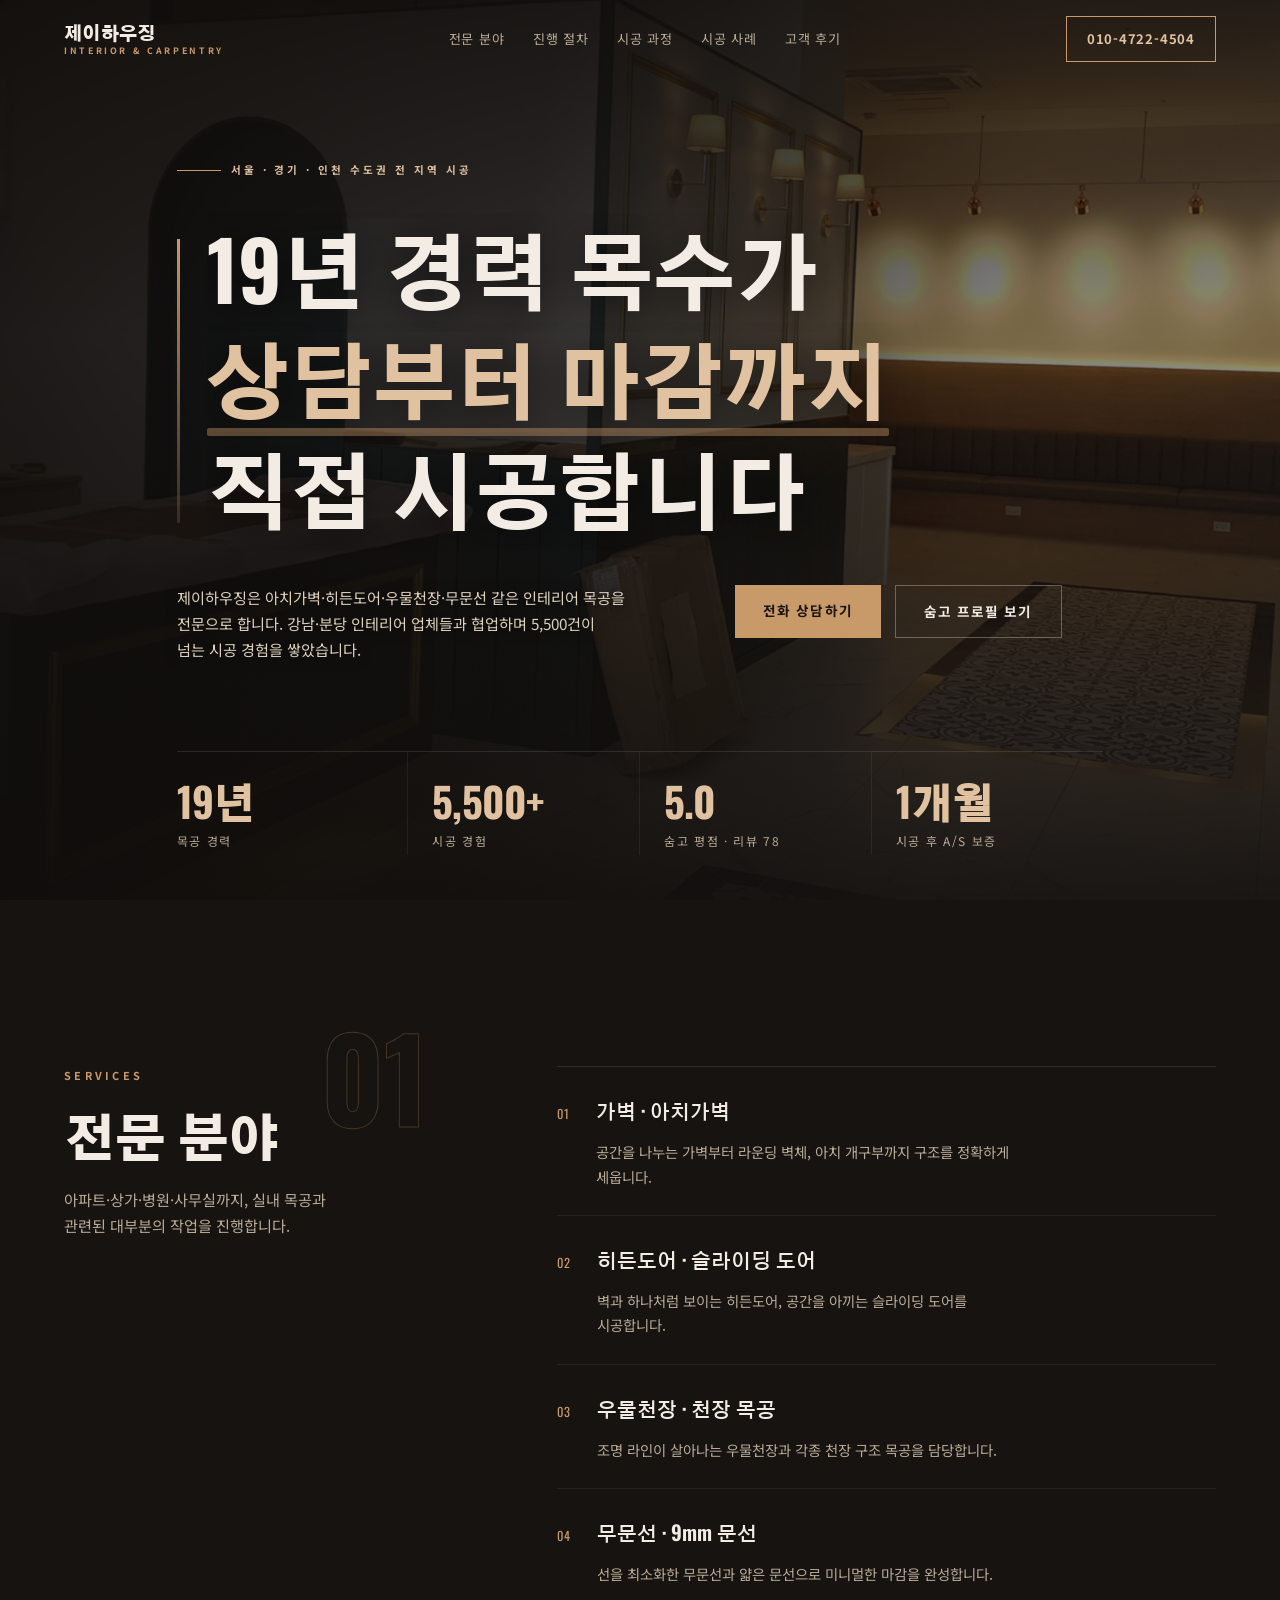
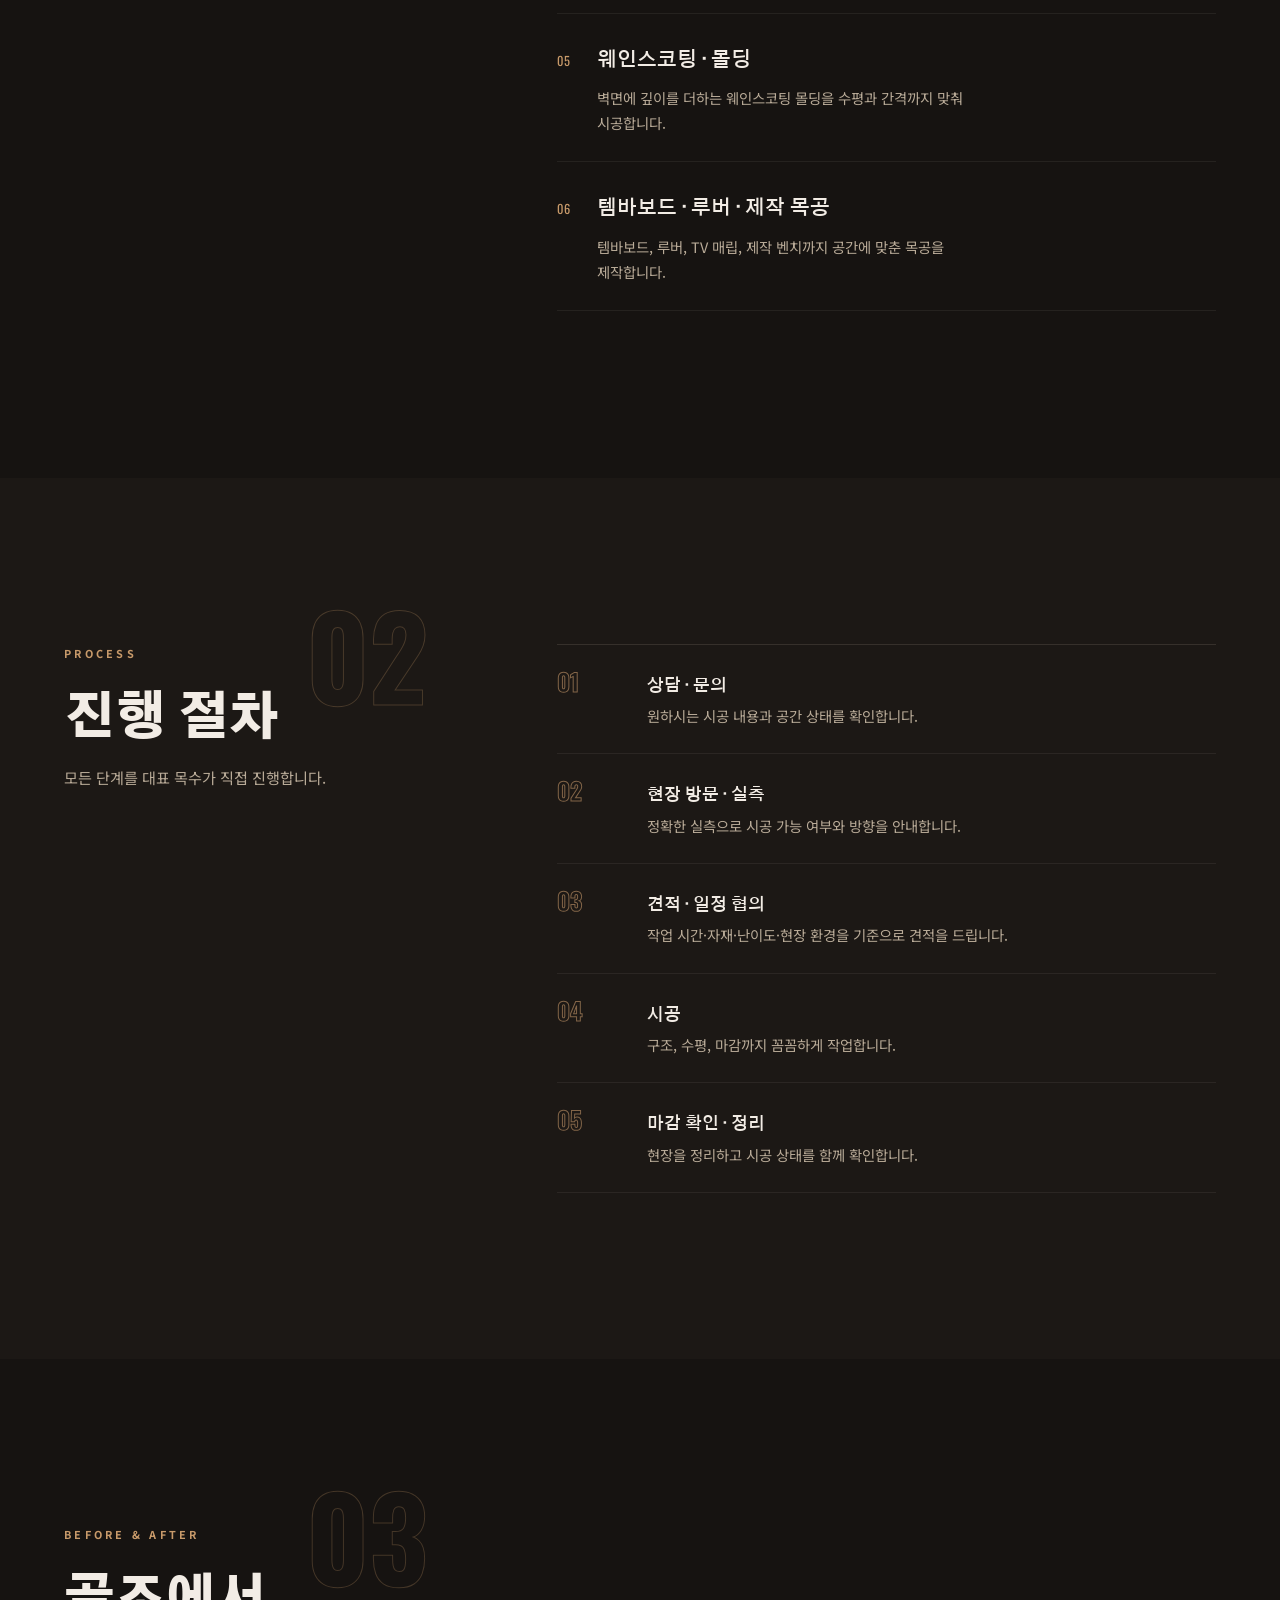
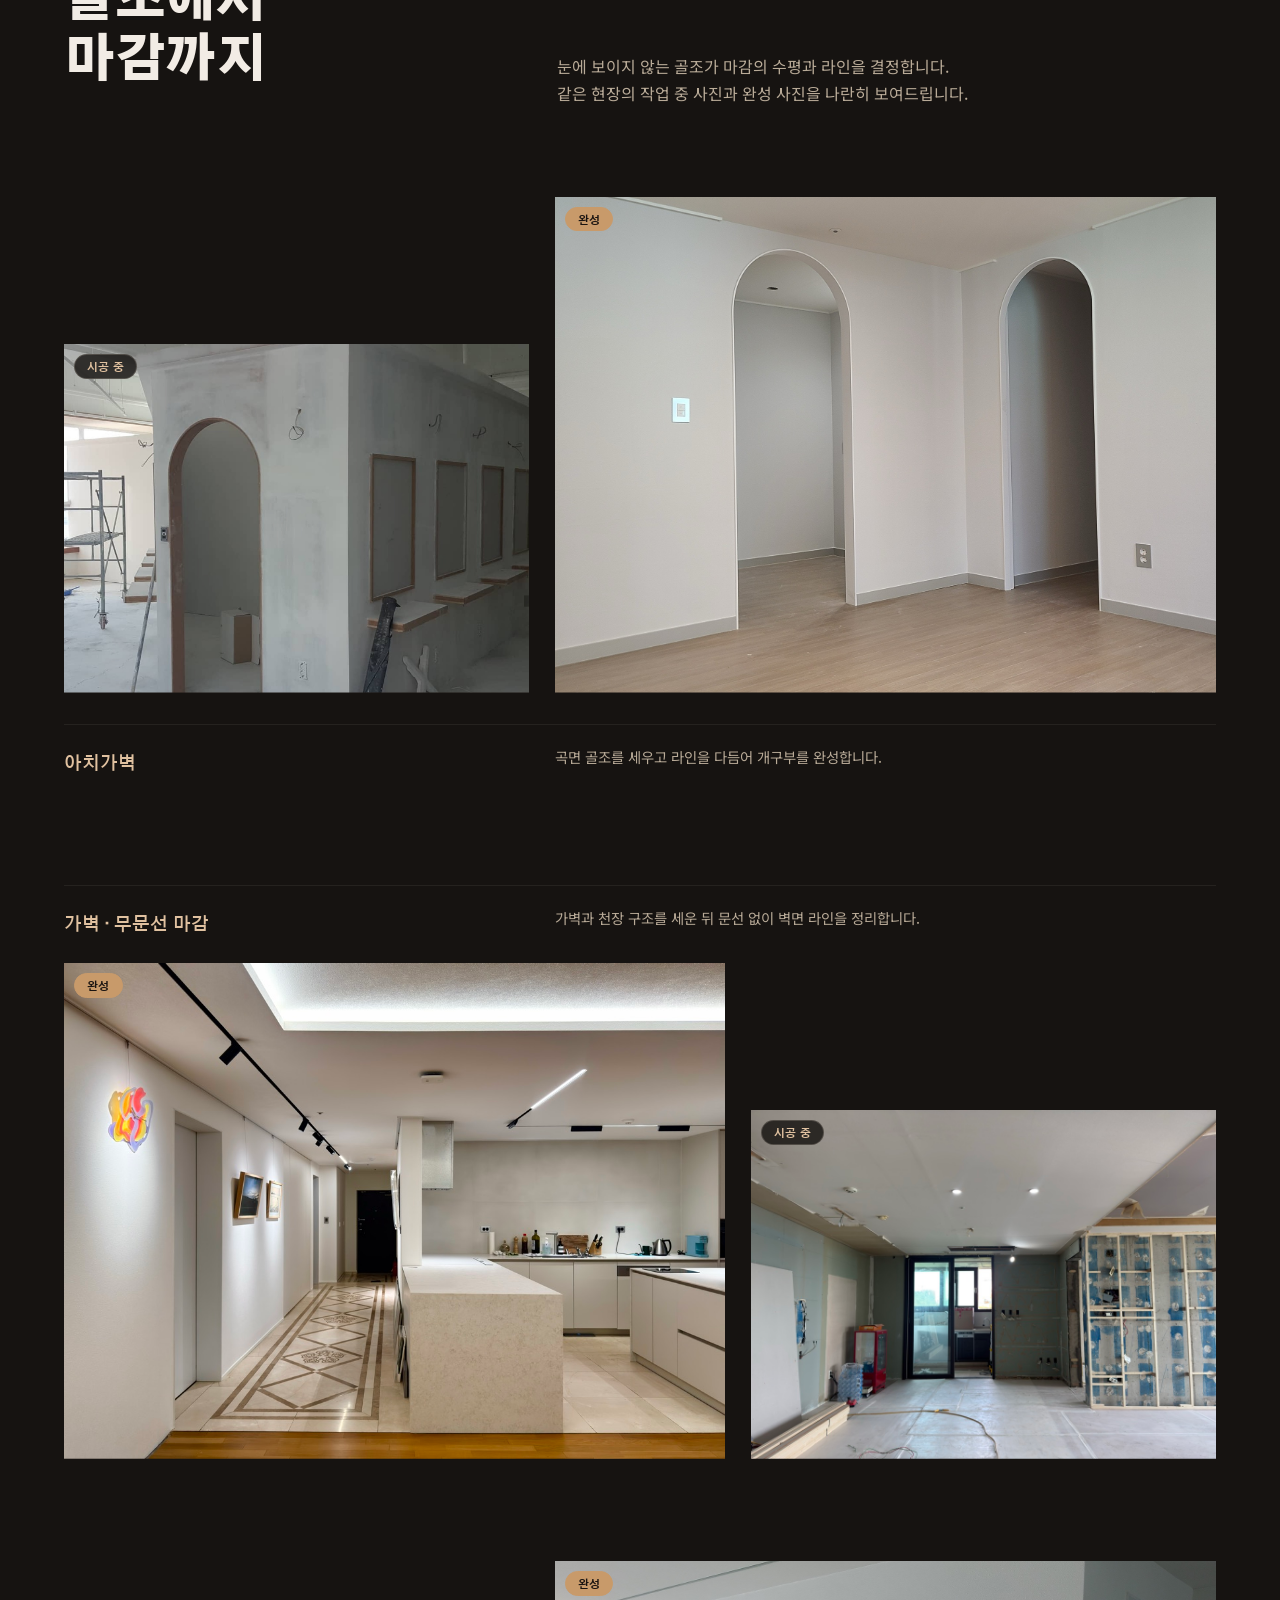
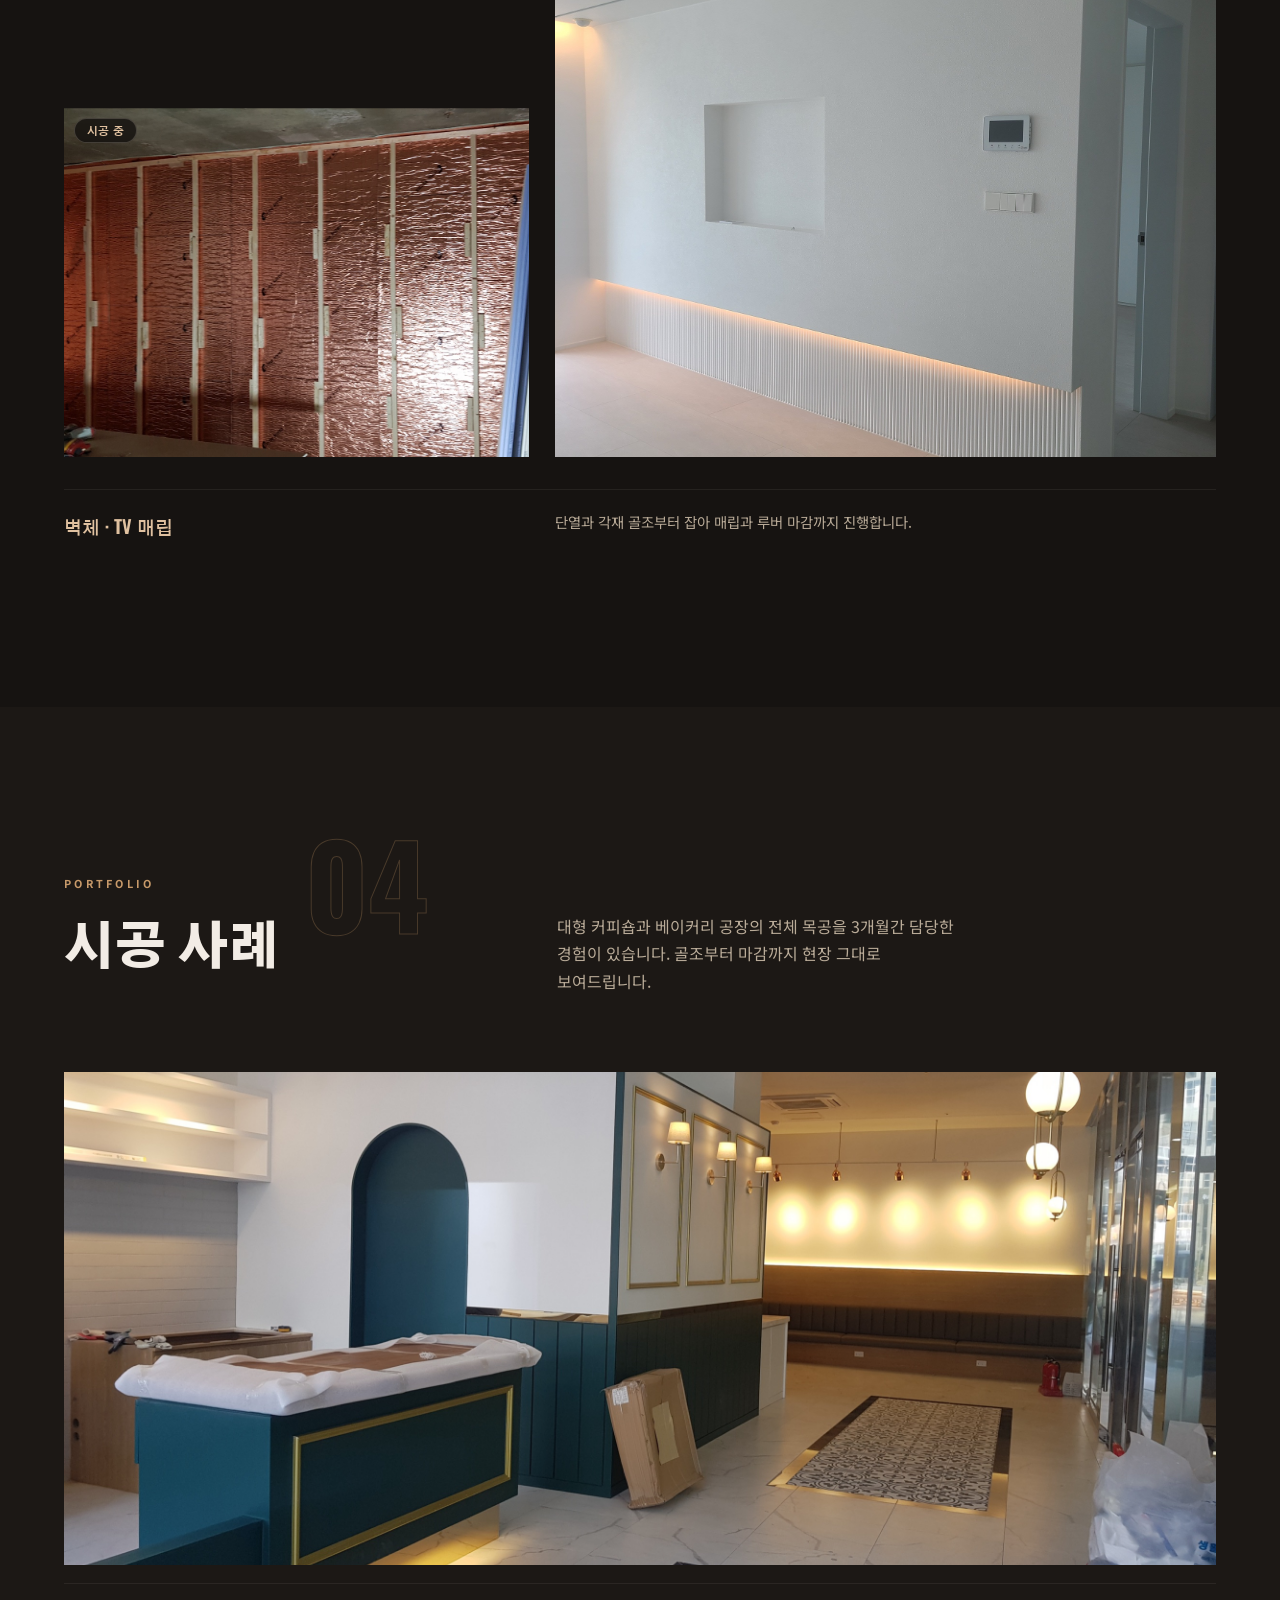
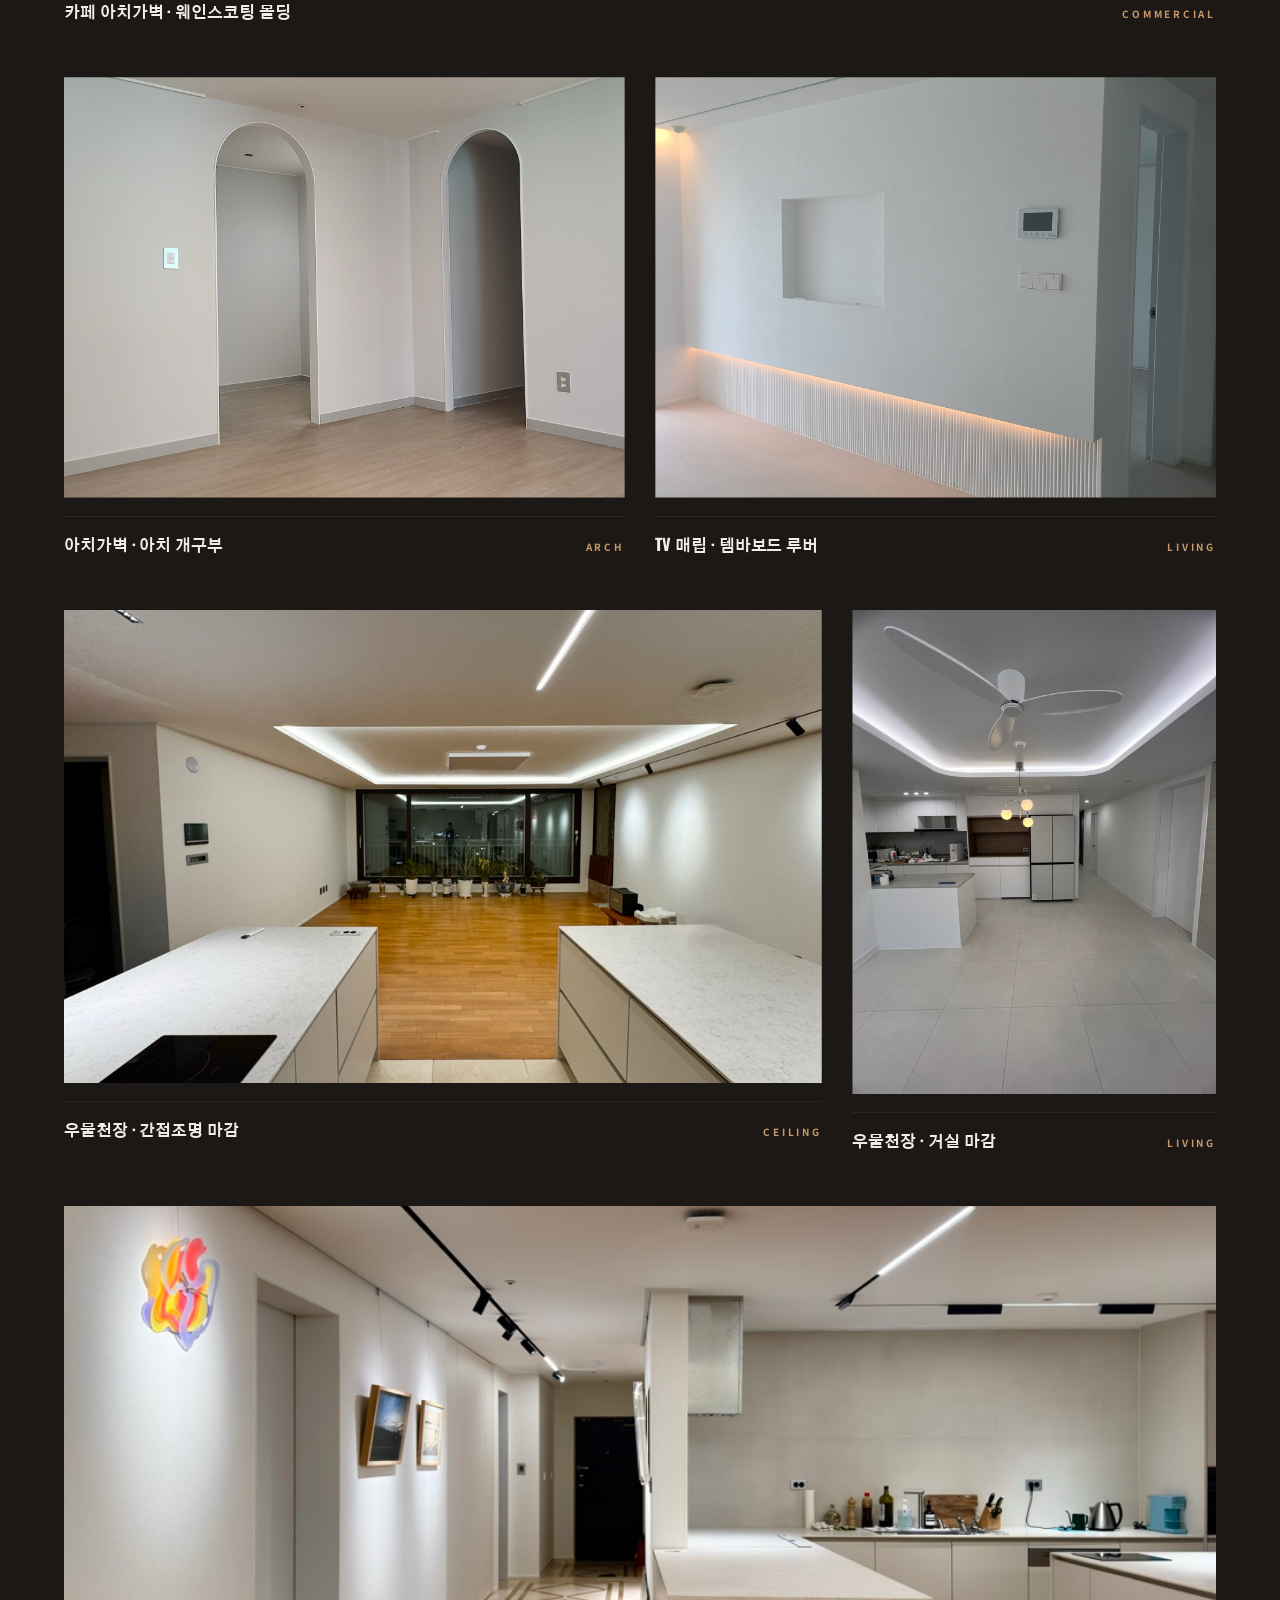
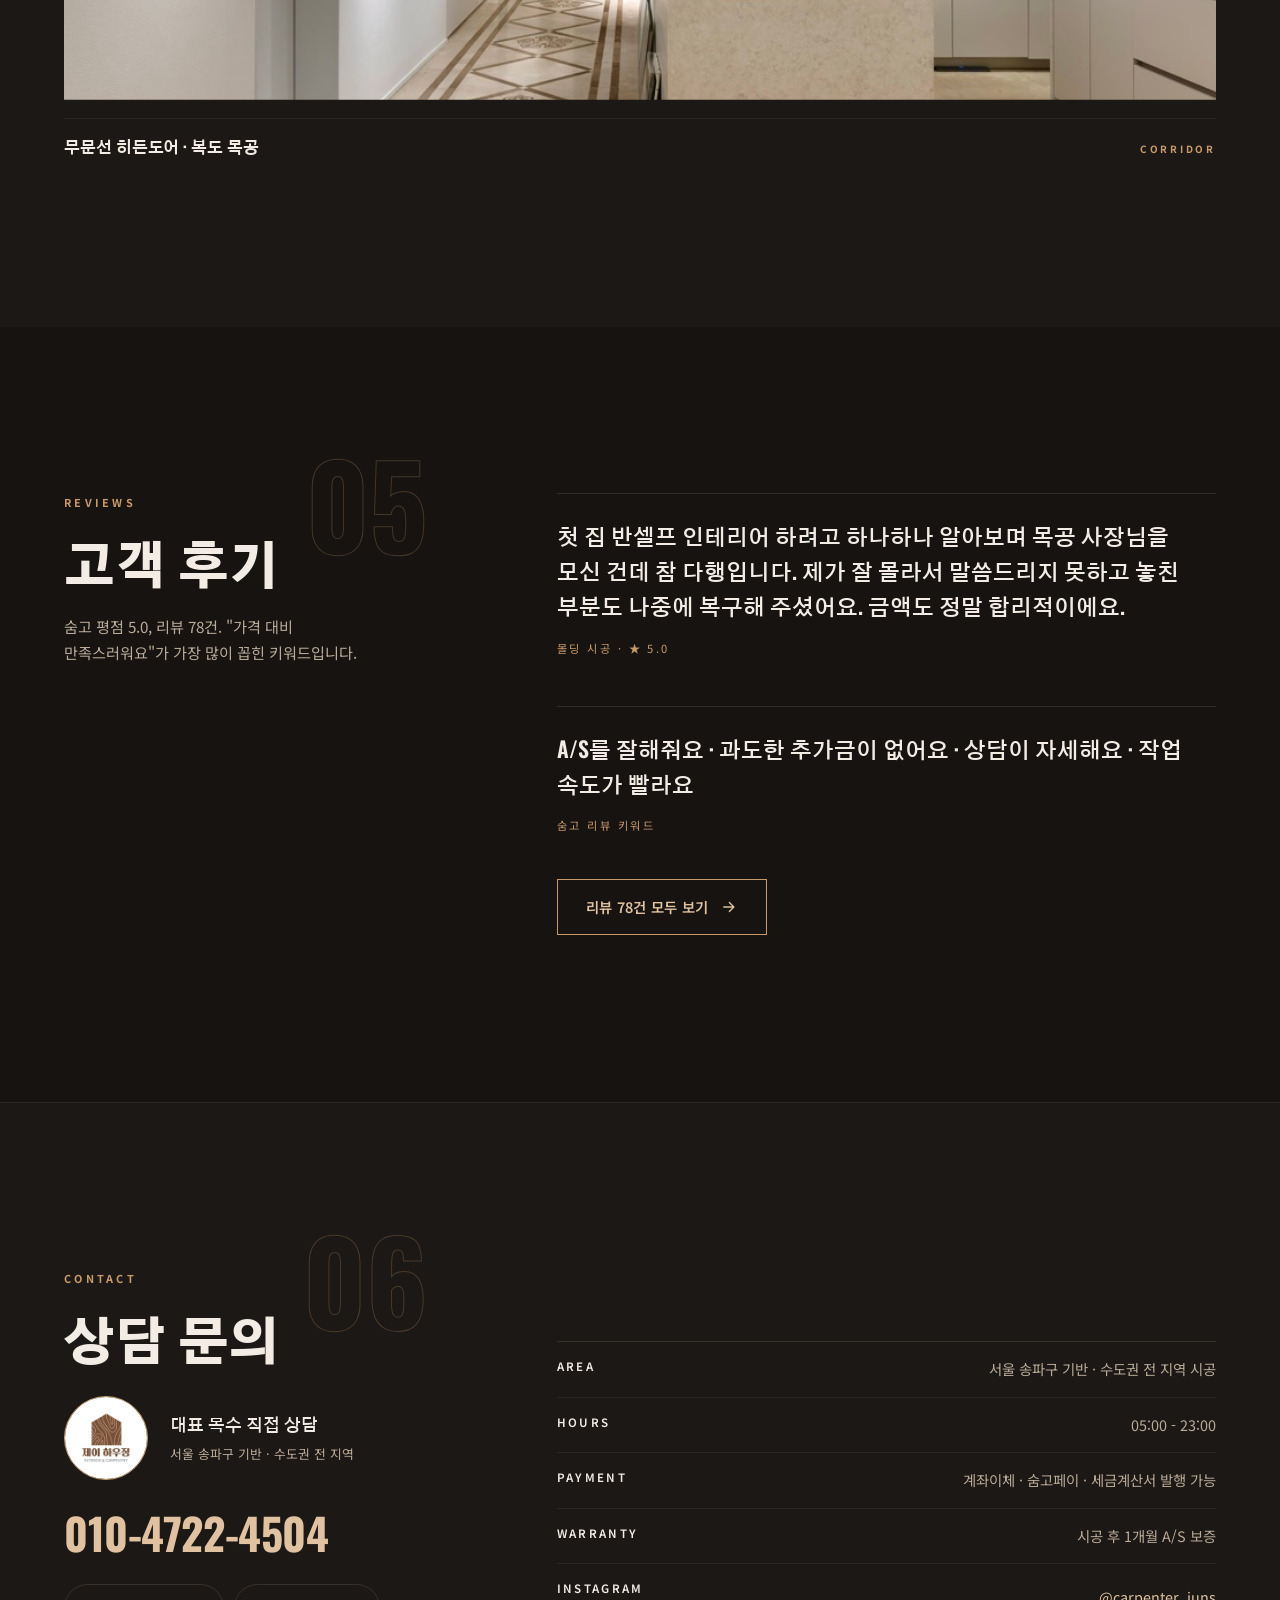
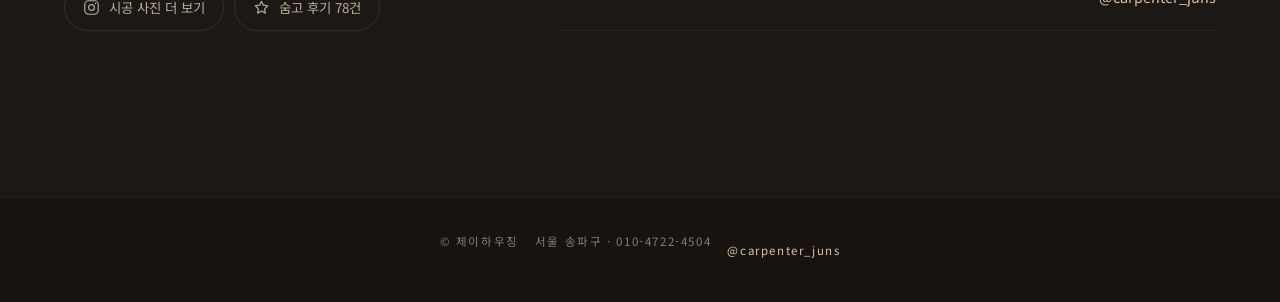
==== index.html @ 2b984719 "chore: 네이버 서치어드바이저 소유확인 파일·메타태그 추가" ====
<!doctype html>
<html lang="ko">
<head>
<meta charset="utf-8" />
<meta name="viewport" content="width=device-width, initial-scale=1" />
<title>제이하우징 · 인테리어 목공 전문</title>
<meta name="description" content="19년 경력 목수가 직접 시공하는 인테리어 목공 전문 제이하우징. 아치가벽, 히든도어, 우물천장, 무문선, 웨인스코팅. 서울·경기·인천 수도권 전 지역, 숨고 평점 5.0." />
<link rel="canonical" href="https://j-housing.co.kr/" />
<meta name="robots" content="index, follow" />
<meta name="naver-site-verification" content="41fab3d0ab634a607c53de7305733b025132a4ed" />
<meta name="theme-color" content="#161311" />
<link rel="icon" href="assets/favicon.svg" type="image/svg+xml" />
<link rel="apple-touch-icon" href="assets/profile.jpg" />

<meta property="og:type" content="website" />
<meta property="og:site_name" content="제이하우징" />
<meta property="og:title" content="제이하우징 · 인테리어 목공 전문" />
<meta property="og:description" content="19년 경력 목수가 상담부터 마감까지 직접 시공합니다. 아치가벽, 히든도어, 우물천장, 무문선. 수도권 전 지역." />
<meta property="og:url" content="https://j-housing.co.kr/" />
<meta property="og:image" content="https://j-housing.co.kr/assets/og-v6.jpg" />
<meta property="og:image:width" content="1200" />
<meta property="og:image:height" content="630" />
<meta property="og:locale" content="ko_KR" />
<meta name="twitter:card" content="summary_large_image" />
<meta name="twitter:title" content="제이하우징 · 인테리어 목공 전문" />
<meta name="twitter:description" content="19년 경력 목수가 상담부터 마감까지 직접 시공합니다." />
<meta name="twitter:image" content="https://j-housing.co.kr/assets/og-v6.jpg" />

<script type="application/ld+json">
{
  "@context": "https://schema.org",
  "@type": "HomeAndConstructionBusiness",
  "@id": "https://j-housing.co.kr/#business",
  "name": "제이하우징",
  "alternateName": "JH HOUSING",
  "description": "19년 경력의 대표 목수가 직접 시공하는 인테리어 목공 전문 업체입니다. 가벽, 아치가벽, 히든도어, 우물천장, 무문선, 웨인스코팅 등 실내 목공 전반을 담당합니다.",
  "url": "https://j-housing.co.kr/",
  "telephone": "+82-10-4722-4504",
  "image": "https://j-housing.co.kr/assets/og-v6.jpg",
  "logo": "https://j-housing.co.kr/assets/favicon.svg",
  "priceRange": "₩₩",
  "address": {
    "@type": "PostalAddress",
    "addressLocality": "송파구",
    "addressRegion": "서울특별시",
    "addressCountry": "KR"
  },
  "openingHoursSpecification": [{
    "@type": "OpeningHoursSpecification",
    "dayOfWeek": ["Monday","Tuesday","Wednesday","Thursday","Friday","Saturday","Sunday"],
    "opens": "05:00",
    "closes": "23:00"
  }],
  "areaServed": [
    {"@type":"AdministrativeArea","name":"서울특별시"},
    {"@type":"AdministrativeArea","name":"경기도"},
    {"@type":"AdministrativeArea","name":"인천광역시"}
  ],
  "aggregateRating": {
    "@type": "AggregateRating",
    "ratingValue": "5.0",
    "reviewCount": "78",
    "bestRating": "5"
  },
  "sameAs": [
    "https://www.instagram.com/carpenter_juns",
    "https://www.soomgo.com/profile/users/12052365"
  ],
  "hasOfferCatalog": {
    "@type": "OfferCatalog",
    "name": "인테리어 목공 시공",
    "itemListElement": [
      {"@type":"Offer","itemOffered":{"@type":"Service","name":"가벽 · 아치가벽 시공"}},
      {"@type":"Offer","itemOffered":{"@type":"Service","name":"히든도어 · 슬라이딩 도어 시공"}},
      {"@type":"Offer","itemOffered":{"@type":"Service","name":"우물천장 · 천장 목공"}},
      {"@type":"Offer","itemOffered":{"@type":"Service","name":"무문선 · 9mm 문선 시공"}},
      {"@type":"Offer","itemOffered":{"@type":"Service","name":"웨인스코팅 · 몰딩 시공"}},
      {"@type":"Offer","itemOffered":{"@type":"Service","name":"템바보드 · 루버 · 제작 목공"}}
    ]
  }
}
</script>
<link rel="preconnect" href="https://fonts.googleapis.com" />
<link rel="preconnect" href="https://fonts.gstatic.com" crossorigin />
<link href="https://fonts.googleapis.com/css2?family=Gothic+A1:wght@500;700;800;900&family=Oswald:wght@500;600;700&family=Noto+Sans+KR:wght@300;400;500;700&display=swap" rel="stylesheet" />
<style>
  :root{
    --bg:#161311; --bg2:#1c1815; --panel:#221d19;
    --wood:#c89a6a; --wood-light:#e0c1a0; --ink:#f2ece5; --ink-dim:#b9ab98;
    --line:rgba(233,220,205,.12); --line-soft:rgba(233,220,205,.07);
    --ease:cubic-bezier(0.16,1,0.3,1);
    --display:"Oswald","Gothic A1","Noto Sans KR","Apple SD Gothic Neo",sans-serif;
    --sans:"Noto Sans KR","Apple SD Gothic Neo","Malgun Gothic",sans-serif;
    --gut:clamp(20px,5vw,72px);
  }
  *{margin:0;padding:0;box-sizing:border-box}
  html{scroll-behavior:smooth;-webkit-text-size-adjust:100%}
  body{background:var(--bg);color:var(--ink);font-family:var(--sans);font-weight:400;line-height:1.7;-webkit-font-smoothing:antialiased;overflow-x:hidden;
    word-break:keep-all;overflow-wrap:break-word;-webkit-tap-highlight-color:transparent}
  /* 터치 기기에서는 hover가 탭 이후에도 남아 레이아웃·색이 고정되므로 무력화 */
  @media (hover:none){
    .svc li::before{transform:scaleY(0) !important}
    .svc li,.card,.ba-row,.shot,.more a,.social a,.call,.cta a,.nav ul a{background-image:none}
  }
  input,textarea,button,select{font-family:inherit}
  img{display:block;max-width:100%}
  a{color:inherit;text-decoration:none}
  a,button,label[for],summary{cursor:pointer}
  :focus-visible{outline:2px solid var(--wood);outline-offset:3px;border-radius:2px}
  ::selection{background:var(--wood);color:#1a1411}
  ::-webkit-scrollbar{width:10px}
  ::-webkit-scrollbar-track{background:#141110}
  ::-webkit-scrollbar-thumb{background:#3a302a;border-radius:10px}
  ::-webkit-scrollbar-thumb:hover{background:var(--wood)}

  .wrap{max-width:1320px;margin:0 auto;padding:0 var(--gut)}
  .g12{display:grid;grid-template-columns:repeat(12,1fr);gap:clamp(16px,2.4vw,32px)}

  /* ---------- TYPE ---------- */
  .eyebrow{font-family:var(--sans);font-size:.68rem;font-weight:700;letter-spacing:.3em;text-transform:uppercase;color:var(--wood)}
  h2{font-family:var(--display);font-weight:900;font-size:clamp(1.9rem,4vw,3.1rem);line-height:1.22;letter-spacing:-.01em}
  h3{font-family:var(--display);font-weight:600}
  .rule{height:1px;background:var(--line);border:0;width:100%}

  /* ---------- NAV ---------- */
  header{position:fixed;top:0;left:0;right:0;z-index:60;background:rgba(22,19,17,0);border-bottom:1px solid transparent;
    transition:background .5s var(--ease),border-color .5s var(--ease),backdrop-filter .5s var(--ease)}
  header.solid{background:rgba(18,15,13,.92);backdrop-filter:blur(14px);border-bottom-color:var(--line-soft)}
  .nav{display:flex;align-items:center;justify-content:space-between;height:78px;gap:20px}
  .logo{font-family:var(--display);font-weight:900;font-size:1.15rem;letter-spacing:.02em;color:var(--ink);flex:none;line-height:1.2}
  .logo small{display:block;font-family:var(--sans);font-size:.55rem;font-weight:700;color:var(--wood);letter-spacing:.3em;margin-top:3px}
  .nav ul{display:flex;gap:clamp(18px,2.2vw,34px);list-style:none;font-size:.82rem;letter-spacing:.06em;color:var(--ink-dim)}
  .nav ul a{position:relative;padding-bottom:3px;transition:color .3s var(--ease)}
  .nav ul a::after{content:"";position:absolute;left:0;bottom:0;width:0;height:1px;background:var(--wood);transition:width .45s var(--ease)}
  .nav ul a:hover{color:var(--wood-light)}
  .nav ul a:hover::after{width:100%}
  .call{border:1px solid var(--wood);color:var(--wood-light);font-weight:700;font-size:.82rem;letter-spacing:.06em;padding:11px 20px;white-space:nowrap;flex:none;transition:background .4s var(--ease),color .4s var(--ease)}
  .call:hover{background:var(--wood);color:#1a1411}
  .burger{display:none;width:44px;height:44px;border:1px solid var(--line);align-items:center;justify-content:center;flex:none;background:none}
  .burger span{display:block;width:18px;height:1px;background:var(--ink);position:relative;transition:background .3s}
  .burger span::before,.burger span::after{content:"";position:absolute;left:0;width:18px;height:1px;background:var(--ink);transition:transform .4s var(--ease)}
  .burger span::before{top:-6px}.burger span::after{top:6px}
  #mnav{display:none}
  #mnav:checked ~ .wrap .burger span{background:transparent}
  #mnav:checked ~ .wrap .burger span::before{transform:translateY(6px) rotate(45deg)}
  #mnav:checked ~ .wrap .burger span::after{transform:translateY(-6px) rotate(-45deg)}
  .mobile-menu{display:none}

  /* ---------- HERO ---------- */
  .hero{position:relative;isolation:isolate;min-height:100svh;display:flex;flex-direction:column;justify-content:flex-end;padding:140px 0 clamp(36px,5vh,64px);overflow:hidden}
  .hero-bg{position:absolute;inset:0;z-index:-2;background:url('assets/hero-cafe.jpg') center 46%/cover no-repeat;transform:scale(1.06);animation:heroZoom 2.4s var(--ease) both}
  @keyframes heroZoom{from{transform:scale(1.16)}to{transform:scale(1.06)}}
  .hero-bg::after{content:"";position:absolute;inset:0;
    background:
      linear-gradient(100deg, rgba(16,13,11,.92) 0%, rgba(16,13,11,.78) 40%, rgba(16,13,11,.34) 74%, rgba(16,13,11,.28) 100%),
      linear-gradient(180deg, rgba(16,13,11,.78) 0%, rgba(16,13,11,.22) 38%, rgba(22,19,17,.97) 100%)}
  .hero .badge{display:inline-flex;align-items:center;gap:10px;font-size:.66rem;letter-spacing:.28em;font-weight:700;color:var(--wood-light);text-transform:uppercase}
  .hero .badge::before{content:"";width:44px;height:1px;background:var(--wood)}
  .hero h1{font-family:var(--display);font-weight:800;font-size:clamp(2rem,6.4vw,5.1rem);line-height:1.34;letter-spacing:-.005em;
    margin-top:34px;text-shadow:0 4px 40px rgba(0,0,0,.55);position:relative;padding-left:clamp(18px,2.4vw,34px)}
  .hero h1::before{content:"";position:absolute;left:0;top:.32em;bottom:.34em;width:3px;
    background:linear-gradient(180deg,var(--wood) 0%,rgba(200,154,106,.18) 100%)}
  .hero h1 em{font-style:normal;color:var(--wood-light);position:relative;white-space:nowrap}
  .hero h1 em::after{content:"";position:absolute;left:0;right:0;bottom:.02em;height:.09em;
    background:rgba(200,154,106,.42);border-radius:2px}
  .hero h1 .ln{display:block;overflow:hidden;padding-bottom:.12em;margin-bottom:-.12em}
  .hero h1 .ln i{display:block;font-style:normal;transform:translateY(105%);animation:lineUp 1.1s var(--ease) forwards}
  .hero h1 .ln:nth-child(1) i{animation-delay:.15s}
  .hero h1 .ln:nth-child(2) i{animation-delay:.3s}
  .hero h1 .ln:nth-child(3) i{animation-delay:.45s}
  @keyframes lineUp{to{transform:none}}
  .hero-sub{grid-column:1/-1;margin-top:clamp(28px,4vw,44px)}
  .hero-sub p{font-size:clamp(.95rem,1.15vw,1.05rem);color:#ddd0be;max-width:56ch;text-shadow:0 1px 14px rgba(0,0,0,.7)}
  .fade{opacity:0;animation:fadeUp 1s var(--ease) forwards}
  .fade.d1{animation-delay:.6s}.fade.d2{animation-delay:.75s}.fade.d3{animation-delay:.9s}
  @keyframes fadeUp{from{opacity:0;transform:translateY(20px)}to{opacity:1;transform:none}}
  .cta{display:flex;gap:14px;flex-wrap:wrap;margin-top:30px}
  .cta a{padding:14px 28px;font-weight:700;font-size:.85rem;letter-spacing:.08em;transition:background .4s var(--ease),color .4s var(--ease),border-color .4s var(--ease)}
  .cta .solid{background:var(--wood);color:#1a1411}
  .cta .solid:hover{background:var(--wood-light)}
  .cta .ghost{border:1px solid rgba(233,220,205,.35);color:var(--ink)}
  .cta .ghost:hover{border-color:var(--wood);color:var(--wood-light)}

  .stats{display:grid;grid-template-columns:repeat(4,1fr);border-top:1px solid var(--line);margin-top:clamp(48px,7vw,88px)}
  .stat{padding:26px 20px 4px 0;border-right:1px solid var(--line-soft)}
  .stat + .stat{padding-left:24px}
  .stat:last-child{border-right:0;padding-right:0}
  .stat b{display:block;font-family:var(--display);font-weight:900;font-size:clamp(1.7rem,3.2vw,2.6rem);color:var(--wood-light);line-height:1.1;letter-spacing:-.02em}
  .stat span{display:block;font-size:.75rem;letter-spacing:.14em;color:var(--ink-dim);margin-top:8px}

  /* ---------- SECTION SHELL ---------- */
  section{padding:clamp(88px,13vw,168px) 0;position:relative}
  /* isolation을 주지 않으면 z-index:-1인 번호가 섹션 배경 뒤로 내려가
     배경색이 지정된 섹션(진행 절차·시공 사례)에서만 번호가 사라진다. */
  .sec-head{position:relative;isolation:isolate;grid-column:1/5;align-self:start}
  .sec-num{position:absolute;top:-.42em;right:0;font-family:var(--display);font-weight:900;font-size:clamp(5rem,9vw,8rem);line-height:1;
    color:transparent;-webkit-text-stroke:1px rgba(200,154,106,.26);pointer-events:none;user-select:none;z-index:-1}
  .sec-head .eyebrow{margin-bottom:20px}
  .sec-head h2{margin-bottom:22px}
  .sec-head .lead{color:var(--ink-dim);font-size:.95rem;max-width:38ch}
  .sec-body{grid-column:6/13}

  /* ---------- SERVICES ---------- */
  .svc{list-style:none;border-top:1px solid var(--line)}
  .svc li{position:relative;border-bottom:1px solid var(--line-soft);padding:26px 0;display:grid;grid-template-columns:auto 1fr;gap:8px 26px;align-items:baseline;transition:background .5s var(--ease)}
  .svc li::before{content:"";position:absolute;left:0;top:0;bottom:0;width:2px;background:var(--wood);
    transform:scaleY(0);transform-origin:top;transition:transform .5s var(--ease)}
  .svc .no{font-family:var(--display);font-size:.78rem;color:var(--wood);letter-spacing:.1em}
  .svc h3{font-size:clamp(1.05rem,1.6vw,1.35rem);color:var(--ink)}
  .svc p{grid-column:2;font-size:.9rem;color:var(--ink-dim);max-width:52ch;margin-top:4px}

  /* ---------- PROCESS ---------- */
  .steps{list-style:none;border-top:1px solid var(--line)}
  .steps li{display:grid;grid-template-columns:70px 1fr;gap:20px;padding:24px 0;border-bottom:1px solid var(--line-soft)}
  .steps .n{font-family:var(--display);font-weight:900;font-size:1.5rem;color:transparent;-webkit-text-stroke:1px rgba(200,154,106,.6);line-height:1}
  .steps b{display:block;font-family:var(--display);font-weight:600;font-size:1.08rem;margin-bottom:4px}
  .steps span{font-size:.9rem;color:var(--ink-dim)}

  /* ---------- BEFORE / AFTER ---------- */
  .ba{display:grid;gap:clamp(56px,8vw,110px)}
  .ba-row{display:grid;grid-template-columns:repeat(12,1fr);gap:clamp(14px,2vw,28px);align-items:end}
  .ba-row .b{grid-column:1/6}
  .ba-row .a{grid-column:6/13}
  .ba-row:nth-child(even) .b{grid-column:8/13;order:2}
  .ba-row:nth-child(even) .a{grid-column:1/8;order:1}
  .ba-row.tallrow .b{grid-column:1/8}
  .ba-row.tallrow .a{grid-column:8/13}
  .ba-item{position:relative;overflow:hidden;background:#241e19}
  .ba-item img{width:100%;aspect-ratio:4/3;object-fit:cover;transition:transform .6s var(--ease),filter .6s var(--ease)}
  .ba-row:hover .ba-item img{transform:scale(1.04);filter:brightness(1.06)}
  .ba-item.tall img{aspect-ratio:3/4;object-position:center 32%}
  .ba-item .tag{position:absolute;top:10px;left:10px;z-index:3;font-family:var(--display);font-size:.68rem;font-weight:700;
    letter-spacing:.03em;line-height:1;padding:6px 12px;border-radius:999px;background:rgba(18,15,13,.8);backdrop-filter:blur(6px);
    border:1px solid rgba(233,220,205,.2);color:var(--wood-light)}
  .ba-item.after .tag{background:var(--wood);color:#1a1411;border-color:var(--wood)}
  .ba-cap{grid-column:1/-1;display:grid;grid-template-columns:repeat(12,1fr);gap:clamp(14px,2vw,28px);padding-top:20px;border-top:1px solid var(--line-soft);margin-top:6px}
  .ba-cap b{grid-column:1/5;font-family:var(--display);font-weight:600;font-size:1.15rem;color:var(--wood-light)}
  .ba-cap span{grid-column:6/12;font-size:.9rem;color:var(--ink-dim)}

  /* ---------- PORTFOLIO ---------- */
  .pf{display:grid;grid-template-columns:repeat(12,1fr);gap:clamp(16px,2.4vw,34px);row-gap:clamp(28px,4vw,60px)}
  .shot{position:relative;display:block;overflow:hidden;background:#241e19}
  .shot img{width:100%;height:100%;object-fit:cover;transition:transform .6s var(--ease),filter .6s var(--ease)}
  .shot:hover img{transform:scale(1.04);filter:brightness(1.06)}
  .pf figcaption{display:flex;justify-content:space-between;gap:18px;align-items:baseline;flex-wrap:wrap;
    margin-top:18px;padding-top:14px;border-top:1px solid var(--line-soft)}
  .pf figcaption span{font-family:var(--display);font-weight:700;font-size:1.02rem;letter-spacing:-.005em;color:var(--ink)}
  .pf figcaption em{font-style:normal;font-family:var(--sans);font-size:.62rem;font-weight:700;
    letter-spacing:.28em;text-transform:uppercase;color:var(--wood);flex:none}
  .pf .big{grid-column:1/13}
  .pf .big img{aspect-ratio:21/9}
  .pf .half{grid-column:span 6}
  .pf .half img{aspect-ratio:4/3}
  .pf .two-third{grid-column:1/9}
  .pf .two-third img{aspect-ratio:16/10}
  .pf .third{grid-column:9/13;align-self:end}
  .pf .third img{aspect-ratio:3/4}
  .pf figure{margin:0}

  /* ---------- REVIEWS ---------- */
  .quotes{display:grid;gap:clamp(28px,4vw,48px)}
  blockquote{border-top:1px solid var(--line);padding-top:24px}
  blockquote p{font-family:var(--display);font-weight:600;font-size:clamp(1.05rem,1.7vw,1.45rem);line-height:1.6;color:var(--ink)}
  blockquote footer{margin-top:16px;font-size:.7rem;letter-spacing:.22em;color:var(--wood)}

  /* ---------- CONTACT ---------- */
  .contact{background:var(--bg2);border-top:1px solid var(--line-soft)}
  .contact .who{display:flex;gap:22px;align-items:center;margin-bottom:28px}
  .contact .who img{width:84px;height:84px;border-radius:50%;object-fit:cover;border:1px solid var(--wood);flex:none}
  .contact .who b{font-family:var(--display);font-weight:600;font-size:1.05rem;display:block}
  .contact .who span{font-size:.8rem;color:var(--ink-dim)}
  .tel{font-family:var(--display);font-weight:900;font-size:clamp(1.8rem,3.4vw,2.9rem);color:var(--wood-light);letter-spacing:-.01em;line-height:1.15;white-space:nowrap}
  .tel a{transition:color .35s var(--ease)}
  .tel a:hover{color:var(--wood)}
  .info{list-style:none;border-top:1px solid var(--line)}
  .info li{padding:15px 0;border-bottom:1px solid var(--line-soft);font-size:.9rem;color:var(--ink-dim);display:flex;justify-content:space-between;gap:20px;flex-wrap:wrap}
  .info li b{font-weight:600;color:var(--ink);font-size:.72rem;letter-spacing:.2em;flex:none}
  .info a{color:var(--wood-light);display:inline-flex;align-items:center;min-height:36px;padding:2px 0}
  footer.site a{display:inline-flex;align-items:center;min-height:36px}
  footer.site{padding:34px 0;color:#8a7c6c;font-size:.72rem;letter-spacing:.14em;border-top:1px solid var(--line-soft);display:flex;justify-content:space-between;gap:16px;flex-wrap:wrap}

  /* ---------- 리뷰 더보기 ---------- */
  .more{margin-top:clamp(26px,3.4vw,44px)}
  .more a{display:inline-flex;align-items:center;gap:12px;padding:15px 28px;border:1px solid var(--wood);
    color:var(--wood-light);font-size:.9rem;font-weight:600;letter-spacing:.02em;
    transition:background .4s var(--ease),color .4s var(--ease)}
  .more a:hover{background:var(--wood);color:#1a1411}
  .more svg{width:18px;height:18px;flex:none;transition:transform .4s var(--ease)}
  .more a:hover svg{transform:translateX(4px)}

  /* ---------- 소셜 링크 ---------- */
  .social{display:flex;gap:10px;margin-top:26px;flex-wrap:wrap}
  .social a{display:inline-flex;align-items:center;gap:9px;padding:11px 18px;border:1px solid var(--line);border-radius:999px;
    font-size:.84rem;color:var(--ink-dim);transition:border-color .3s,color .3s,background .3s}
  .social a:hover{border-color:var(--wood);color:var(--wood-light);background:rgba(200,154,106,.07)}
  .social svg{width:17px;height:17px;flex:none}

  /* ---------- 문의 폼 ---------- */
  .ask{margin-top:34px;padding-top:30px;border-top:1px solid var(--line)}
  .ask .hint{font-size:.82rem;color:var(--ink-dim);margin-bottom:18px}
  .ask .row{display:grid;grid-template-columns:1fr 1fr;gap:14px}
  .ask label{display:block;font-size:.7rem;letter-spacing:.2em;color:var(--ink);margin-bottom:8px;font-weight:600}
  .ask input,.ask textarea{width:100%;background:rgba(255,255,255,.03);border:1px solid var(--line);border-radius:10px;
    padding:13px 15px;color:var(--ink);font:inherit;font-size:.92rem;transition:border-color .25s,background .25s}
  .ask textarea{min-height:96px;resize:vertical}
  .ask input:focus,.ask textarea:focus{outline:none;border-color:var(--wood);background:rgba(200,154,106,.06)}
  .ask input::placeholder,.ask textarea::placeholder{color:#7d7062}
  .ask .send{margin-top:16px;width:100%;background:var(--wood);color:#1a1310;border:0;border-radius:10px;
    padding:15px 20px;font:inherit;font-weight:800;font-size:.95rem;cursor:pointer;transition:background .25s}
  .ask .send:hover{background:var(--wood-light)}
  .ask .send:disabled{opacity:.6;cursor:default}
  .ask .msg{margin-top:14px;font-size:.86rem;color:var(--wood-light);min-height:1.2em}
  .ask .msg.err{color:#e0a08a}
  .hp{position:absolute;left:-9999px;width:1px;height:1px;overflow:hidden}

  /* ---------- 모바일 하단 고정바 ---------- */
  .dock{position:fixed;left:0;right:0;bottom:0;z-index:40;display:none;
    background:rgba(18,15,13,.96);backdrop-filter:blur(12px);border-top:1px solid var(--line);
    padding:10px 12px calc(10px + env(safe-area-inset-bottom));gap:8px}
  .dock a{flex:1;display:flex;flex-direction:column;align-items:center;justify-content:center;gap:4px;
    padding:9px 4px;border-radius:10px;font-size:.72rem;letter-spacing:.02em;color:var(--ink-dim);min-height:52px}
  .dock a svg{width:19px;height:19px}
  .dock a.primary{background:var(--wood);color:#1a1310;font-weight:800}
  @media (max-width:860px){
    .dock{display:flex}
    body{padding-bottom:78px}
  }

  /* ---------- REVEAL ---------- */
  .reveal{opacity:0;transform:translateY(26px);transition:opacity 1s var(--ease),transform 1s var(--ease)}
  .reveal.in{opacity:1;transform:none}
  .mask{clip-path:inset(0 0 100% 0);transition:clip-path 1.2s var(--ease)}
  .mask.in{clip-path:inset(0 0 0 0)}
  .st1{transition-delay:.1s}.st2{transition-delay:.2s}.st3{transition-delay:.3s}.st4{transition-delay:.4s}

  @media (prefers-reduced-motion:reduce){
    .reveal,.mask{opacity:1;transform:none;clip-path:none;transition:none}
    .hero-bg,.hero h1 .ln i,.fade{animation:none;opacity:1;transform:none}
    html{scroll-behavior:auto}
  }

  /* ---------- RESPONSIVE ---------- */
  @media (max-width:1020px){
    .sec-head{grid-column:1/-1}
    .sec-body{grid-column:1/-1;margin-top:36px}
    .sec-num{right:0;top:-.3em}
  }
  @media (max-width:860px){
    .nav ul{display:none}
    .call{display:none}
    .burger{display:flex}
    .mobile-menu{display:block;position:fixed;inset:78px 0 auto 0;background:rgba(18,15,13,.98);backdrop-filter:blur(14px);
      border-bottom:1px solid var(--line);max-height:0;overflow:hidden;transition:max-height .5s var(--ease)}
    #mnav:checked ~ .mobile-menu{max-height:70vh}
    .mobile-menu ul{list-style:none;padding:8px var(--gut) 26px}
    .mobile-menu li{border-bottom:1px solid var(--line-soft)}
    .mobile-menu a{display:block;padding:16px 0;font-size:.95rem}
    .mobile-menu .mcall{color:var(--wood-light);font-weight:700}
    .hero-sub > div{grid-column:1/-1 !important}
    .hero-sub .cta{margin-top:24px}
    .ba-row.tallrow .b,.ba-row.tallrow .a,
    .ba-row .b,.ba-row .a,.ba-row:nth-child(even) .b,.ba-row:nth-child(even) .a{grid-column:1/-1;order:0}
    .ba-item.tall img{aspect-ratio:4/3}
    .ba-cap b,.ba-cap span{grid-column:1/-1}
    .ba-cap span{margin-top:6px}
    .pf .big,.pf .half,.pf .two-third,.pf .third{grid-column:1/-1}
    .pf .third img{aspect-ratio:4/5}
  }
  @media (max-width:640px){
    .stats{grid-template-columns:1fr 1fr}
    .stat{padding:20px 16px 16px 0;border-bottom:1px solid var(--line-soft)}
    .stat + .stat{padding-left:0}
    .stat:nth-child(2n){border-right:0;padding-left:20px;padding-right:0}
    .cta a{flex:1 1 100%;text-align:center}
    .svc li{grid-template-columns:1fr}
    .svc p{grid-column:1}
    .steps li{grid-template-columns:46px 1fr;gap:14px}
    .contact .who img{width:64px;height:64px}
    .ask .row{grid-template-columns:1fr}
  }
</style>
</head>
<body>

<header id="hdr">
  <input type="checkbox" id="mnav" hidden />
  <div class="wrap nav">
    <a class="logo" href="#top">제이하우징<small>INTERIOR &amp; CARPENTRY</small></a>
    <ul>
      <li><a href="#services">전문 분야</a></li>
      <li><a href="#process">진행 절차</a></li>
      <li><a href="#before-after">시공 과정</a></li>
      <li><a href="#portfolio">시공 사례</a></li>
      <li><a href="#reviews">고객 후기</a></li>
    </ul>
    <a class="call" href="tel:01047224504">010-4722-4504</a>
    <label class="burger" for="mnav" aria-label="메뉴 열기"><span></span></label>
  </div>
  <nav class="mobile-menu" aria-label="모바일 메뉴">
    <ul>
      <li><a href="#services">전문 분야</a></li>
      <li><a href="#process">진행 절차</a></li>
      <li><a href="#before-after">시공 과정</a></li>
      <li><a href="#portfolio">시공 사례</a></li>
      <li><a href="#reviews">고객 후기</a></li>
      <li><a class="mcall" href="tel:01047224504">010-4722-4504</a></li>
    </ul>
  </nav>
</header>

<section class="hero" id="top">
  <div class="hero-bg" role="img" aria-label="우물천장과 간접조명으로 마감한 거실 시공 사진"></div>
  <div class="wrap">
    <div class="badge fade">서울 · 경기 · 인천 수도권 전 지역 시공</div>
    <h1>
      <span class="ln"><i>19년 경력 목수가</i></span>
      <span class="ln"><i><em>상담부터 마감까지</em></i></span>
      <span class="ln"><i>직접 시공합니다</i></span>
    </h1>
    <div class="g12 hero-sub">
      <div class="fade d1" style="grid-column:1/7">
        <p>제이하우징은 아치가벽·히든도어·우물천장·무문선 같은 인테리어 목공을 전문으로 합니다. 강남·분당 인테리어 업체들과 협업하며 5,500건이 넘는 시공 경험을 쌓았습니다.</p>
      </div>
      <div class="fade d2" style="grid-column:8/13">
        <div class="cta" style="margin-top:0">
          <a class="solid" href="tel:01047224504">전화 상담하기</a>
          <a class="ghost" href="https://www.soomgo.com/profile/users/12052365" target="_blank" rel="noopener">숨고 프로필 보기</a>
        </div>
      </div>
    </div>
    <div class="stats fade d3">
      <div class="stat"><b data-count="19" data-suffix="년">19년</b><span>목공 경력</span></div>
      <div class="stat"><b data-count="5500" data-suffix="+">5,500+</b><span>시공 경험</span></div>
      <div class="stat"><b data-count="5.0" data-suffix="">5.0</b><span>숨고 평점 · 리뷰 78</span></div>
      <div class="stat"><b data-count="1" data-suffix="개월">1개월</b><span>시공 후 A/S 보증</span></div>
    </div>
  </div>
</section>

<section id="services">
  <div class="wrap g12">
    <div class="sec-head reveal">
      <div class="sec-num" aria-hidden="true">01</div>
      <div class="eyebrow">Services</div>
      <h2>전문 분야</h2>
      <p class="lead">아파트·상가·병원·사무실까지, 실내 목공과 관련된 대부분의 작업을 진행합니다.</p>
    </div>
    <div class="sec-body">
      <ul class="svc">
        <li class="reveal"><span class="no">01</span><h3>가벽 · 아치가벽</h3><p>공간을 나누는 가벽부터 라운딩 벽체, 아치 개구부까지 구조를 정확하게 세웁니다.</p></li>
        <li class="reveal st1"><span class="no">02</span><h3>히든도어 · 슬라이딩 도어</h3><p>벽과 하나처럼 보이는 히든도어, 공간을 아끼는 슬라이딩 도어를 시공합니다.</p></li>
        <li class="reveal st2"><span class="no">03</span><h3>우물천장 · 천장 목공</h3><p>조명 라인이 살아나는 우물천장과 각종 천장 구조 목공을 담당합니다.</p></li>
        <li class="reveal st2"><span class="no">04</span><h3>무문선 · 9mm 문선</h3><p>선을 최소화한 무문선과 얇은 문선으로 미니멀한 마감을 완성합니다.</p></li>
        <li class="reveal st3"><span class="no">05</span><h3>웨인스코팅 · 몰딩</h3><p>벽면에 깊이를 더하는 웨인스코팅 몰딩을 수평과 간격까지 맞춰 시공합니다.</p></li>
        <li class="reveal st4"><span class="no">06</span><h3>템바보드 · 루버 · 제작 목공</h3><p>템바보드, 루버, TV 매립, 제작 벤치까지 공간에 맞춘 목공을 제작합니다.</p></li>
      </ul>
    </div>
  </div>
</section>

<section id="process" style="background:var(--bg2)">
  <div class="wrap g12">
    <div class="sec-head reveal">
      <div class="sec-num" aria-hidden="true">02</div>
      <div class="eyebrow">Process</div>
      <h2>진행 절차</h2>
      <p class="lead">모든 단계를 대표 목수가 직접 진행합니다.</p>
    </div>
    <div class="sec-body">
      <ol class="steps">
        <li class="reveal"><span class="n">01</span><div><b>상담 · 문의</b><span>원하시는 시공 내용과 공간 상태를 확인합니다.</span></div></li>
        <li class="reveal st1"><span class="n">02</span><div><b>현장 방문 · 실측</b><span>정확한 실측으로 시공 가능 여부와 방향을 안내합니다.</span></div></li>
        <li class="reveal st2"><span class="n">03</span><div><b>견적 · 일정 협의</b><span>작업 시간·자재·난이도·현장 환경을 기준으로 견적을 드립니다.</span></div></li>
        <li class="reveal st3"><span class="n">04</span><div><b>시공</b><span>구조, 수평, 마감까지 꼼꼼하게 작업합니다.</span></div></li>
        <li class="reveal st4"><span class="n">05</span><div><b>마감 확인 · 정리</b><span>현장을 정리하고 시공 상태를 함께 확인합니다.</span></div></li>
      </ol>
    </div>
  </div>
</section>

<section id="before-after">
  <div class="wrap g12" style="margin-bottom:clamp(48px,7vw,96px)">
    <div class="sec-head reveal">
      <div class="sec-num" aria-hidden="true">03</div>
      <div class="eyebrow">Before &amp; After</div>
      <h2>골조에서<br />마감까지</h2>
    </div>
    <div class="sec-body reveal st1" style="align-self:end">
      <p class="lead" style="color:var(--ink-dim);max-width:46ch">눈에 보이지 않는 골조가 마감의 수평과 라인을 결정합니다. 같은 현장의 작업 중 사진과 완성 사진을 나란히 보여드립니다.</p>
    </div>
  </div>
  <div class="wrap">
    <div class="ba">

      <div class="ba-row">
        <figure class="ba-item b mask reveal"><span class="tag">시공 중</span><img src="assets/arch-frame.jpg" alt="아치 개구부 골조를 세우는 작업 중 현장" loading="lazy" /></figure>
        <figure class="ba-item after a mask reveal st2"><span class="tag">완성</span><img src="assets/arch.jpg" alt="곡선 라인을 다듬어 마감한 아치가벽" loading="lazy" /></figure>
        <div class="ba-cap reveal st3"><b>아치가벽</b><span>곡면 골조를 세우고 라인을 다듬어 개구부를 완성합니다.</span></div>
      </div>

      <div class="ba-row">
        <figure class="ba-item b mask reveal"><span class="tag">시공 중</span><img src="assets/p1.jpg" alt="천장 목공과 가벽 골조 작업 중 현장" loading="lazy" /></figure>
        <figure class="ba-item after a mask reveal st2"><span class="tag">완성</span><img src="assets/p7.jpg" alt="무문선 히든도어로 마감한 복도" loading="lazy" /></figure>
        <div class="ba-cap reveal st3"><b>가벽 · 무문선 마감</b><span>가벽과 천장 구조를 세운 뒤 문선 없이 벽면 라인을 정리합니다.</span></div>
      </div>

      <div class="ba-row">
        <figure class="ba-item b mask reveal"><span class="tag">시공 중</span><img src="assets/insulation.jpg" alt="벽면 단열재와 각재 골조를 시공한 현장" loading="lazy" /></figure>
        <figure class="ba-item after a mask reveal st2"><span class="tag">완성</span><img src="assets/tv-louver.jpg" alt="TV 매립과 템바보드 루버로 마감한 벽체" loading="lazy" /></figure>
        <div class="ba-cap reveal st3"><b>벽체 · TV 매립</b><span>단열과 각재 골조부터 잡아 매립과 루버 마감까지 진행합니다.</span></div>
      </div>

    </div>
  </div>
</section>

<section id="portfolio" style="background:var(--bg2)">
  <div class="wrap g12" style="margin-bottom:clamp(44px,6vw,84px)">
    <div class="sec-head reveal">
      <div class="sec-num" aria-hidden="true">04</div>
      <div class="eyebrow">Portfolio</div>
      <h2>시공 사례</h2>
    </div>
    <div class="sec-body reveal st1" style="align-self:end">
      <p class="lead" style="color:var(--ink-dim);max-width:46ch">대형 커피숍과 베이커리 공장의 전체 목공을 3개월간 담당한 경험이 있습니다. 골조부터 마감까지 현장 그대로 보여드립니다.</p>
    </div>
  </div>
  <div class="wrap">
    <div class="pf">
      <figure class="big reveal">
        <a class="shot mask reveal" href="#before-after"><img src="assets/hero-cafe.jpg" alt="아치가벽과 웨인스코팅 몰딩으로 마감한 카페 상업공간" loading="lazy" /></a>
        <figcaption><span>카페 아치가벽 · 웨인스코팅 몰딩</span><em>Commercial</em></figcaption>
      </figure>
      <figure class="half reveal">
        <a class="shot mask reveal" href="#before-after"><img src="assets/arch.jpg" alt="아치 개구부 두 곳을 낸 아치가벽 완성" loading="lazy" /></a>
        <figcaption><span>아치가벽 · 아치 개구부</span><em>Arch</em></figcaption>
      </figure>
      <figure class="half reveal st2">
        <a class="shot mask reveal st2" href="#before-after"><img src="assets/tv-louver.jpg" alt="TV 매립과 템바보드 루버 간접조명 벽체" loading="lazy" /></a>
        <figcaption><span>TV 매립 · 템바보드 루버</span><em>Living</em></figcaption>
      </figure>
      <figure class="two-third reveal">
        <a class="shot mask reveal" href="#before-after"><img src="assets/p3.jpg" alt="간접조명이 들어간 우물천장 거실" loading="lazy" /></a>
        <figcaption><span>우물천장 · 간접조명 마감</span><em>Ceiling</em></figcaption>
      </figure>
      <figure class="third reveal st2">
        <a class="shot mask reveal st2" href="#before-after"><img src="assets/ceiling-living.jpg" alt="우물천장 간접조명으로 마감한 거실과 주방" loading="lazy" /></a>
        <figcaption><span>우물천장 · 거실 마감</span><em>Living</em></figcaption>
      </figure>
      <figure class="big reveal">
        <a class="shot mask reveal" href="#before-after"><img src="assets/p7.jpg" alt="무문선 히든도어와 복도 목공 마감" loading="lazy" /></a>
        <figcaption><span>무문선 히든도어 · 복도 목공</span><em>Corridor</em></figcaption>
      </figure>
    </div>
  </div>
</section>

<section id="reviews">
  <div class="wrap g12">
    <div class="sec-head reveal">
      <div class="sec-num" aria-hidden="true">05</div>
      <div class="eyebrow">Reviews</div>
      <h2>고객 후기</h2>
      <p class="lead">숨고 평점 5.0, 리뷰 78건. "가격 대비 만족스러워요"가 가장 많이 꼽힌 키워드입니다.</p>
    </div>
    <div class="sec-body">
      <div class="quotes">
        <blockquote class="reveal">
          <p>첫 집 반셀프 인테리어 하려고 하나하나 알아보며 목공 사장님을 모신 건데 참 다행입니다. 제가 잘 몰라서 말씀드리지 못하고 놓친 부분도 나중에 복구해 주셨어요. 금액도 정말 합리적이에요.</p>
          <footer>몰딩 시공 · ★ 5.0</footer>
        </blockquote>
        <blockquote class="reveal st2">
          <p>A/S를 잘해줘요 · 과도한 추가금이 없어요 · 상담이 자세해요 · 작업 속도가 빨라요</p>
          <footer>숨고 리뷰 키워드</footer>
        </blockquote>
      </div>
      <div class="more reveal st3">
        <a href="https://soomgo.com/profile/users/12052365?tab=review" target="_blank" rel="noopener">
          리뷰 78건 모두 보기
          <svg viewBox="0 0 24 24" fill="none" stroke="currentColor" stroke-width="1.8" aria-hidden="true">
            <path d="M5 12h13M12.5 6l6 6-6 6" stroke-linecap="round" stroke-linejoin="round"/>
          </svg>
        </a>
      </div>
    </div>
  </div>
</section>

<section class="contact">
  <div class="wrap g12">
    <div class="sec-head reveal">
      <div class="sec-num" aria-hidden="true">06</div>
      <div class="eyebrow">Contact</div>
      <h2>상담 문의</h2>
      <div class="who" style="margin-top:28px">
        <img src="assets/profile.jpg" alt="제이하우징 대표 목수" />
        <div><b>대표 목수 직접 상담</b><span>서울 송파구 기반 · 수도권 전 지역</span></div>
      </div>
      <div class="tel"><a href="tel:01047224504">010-4722-4504</a></div>
      <div class="social">
        <a href="https://www.instagram.com/carpenter_juns" target="_blank" rel="noopener" aria-label="인스타그램에서 시공 사진 보기">
          <svg viewBox="0 0 24 24" fill="none" stroke="currentColor" stroke-width="1.7" aria-hidden="true">
            <rect x="2.5" y="2.5" width="19" height="19" rx="5.5"/><circle cx="12" cy="12" r="4.2"/><circle cx="17.6" cy="6.4" r="1.1" fill="currentColor" stroke="none"/>
          </svg>시공 사진 더 보기
        </a>
        <a href="https://www.soomgo.com/profile/users/12052365" target="_blank" rel="noopener" aria-label="숨고 프로필에서 후기 보기">
          <svg viewBox="0 0 24 24" fill="none" stroke="currentColor" stroke-width="1.7" aria-hidden="true">
            <path d="M12 3.2l2.7 5.5 6.1.9-4.4 4.3 1 6-5.4-2.9-5.4 2.9 1-6-4.4-4.3 6.1-.9z" stroke-linejoin="round"/>
          </svg>숨고 후기 78건
        </a>
      </div>
    </div>
    <div class="sec-body reveal st1" style="align-self:end">
      <ul class="info">
        <li><b>AREA</b><span>서울 송파구 기반 · 수도권 전 지역 시공</span></li>
        <li><b>HOURS</b><span>05:00 - 23:00</span></li>
        <li><b>PAYMENT</b><span>계좌이체 · 숨고페이 · 세금계산서 발행 가능</span></li>
        <li><b>WARRANTY</b><span>시공 후 1개월 A/S 보증</span></li>
        <li><b>INSTAGRAM</b><span><a href="https://www.instagram.com/carpenter_juns" target="_blank" rel="noopener">@carpenter_juns</a></span></li>
      </ul>

      <form class="ask" id="askForm" novalidate>
        <p class="hint">전화가 어려우시면 연락처와 원하시는 작업만 남겨 주세요. 확인 후 직접 연락드립니다.</p>
        <div class="row">
          <div>
            <label for="askPhone">연락처</label>
            <input id="askPhone" name="연락처" type="tel" inputmode="tel" placeholder="010-0000-0000" required />
          </div>
          <div>
            <label for="askWork">원하시는 작업</label>
            <input id="askWork" name="원하시는 작업" type="text" placeholder="아치가벽, 우물천장 등" required />
          </div>
        </div>
        <input class="hp" type="text" name="botcheck" tabindex="-1" autocomplete="off" aria-hidden="true" />
        <button class="send" type="submit">상담 요청 보내기</button>
        <p class="msg" id="askMsg" role="status" aria-live="polite"></p>
      </form>
    </div>
  </div>
</section>

<footer class="site">
  <div class="wrap" style="display:flex;justify-content:space-between;gap:16px;flex-wrap:wrap">
    <span>© 제이하우징</span>
    <span>서울 송파구 · 010-4722-4504</span>
    <span><a href="https://www.instagram.com/carpenter_juns" target="_blank" rel="noopener" style="color:var(--wood-light)">@carpenter_juns</a></span>
  </div>
</footer>

<nav class="dock" aria-label="빠른 상담">
  <a class="primary" href="tel:01047224504">
    <svg viewBox="0 0 24 24" fill="none" stroke="currentColor" stroke-width="1.8" aria-hidden="true">
      <path d="M6.3 3.5h3l1.6 4-2 1.4a12 12 0 006.2 6.2l1.4-2 4 1.6v3c0 1-.8 1.8-1.8 1.7C10.9 18.8 5.2 13.1 4.6 5.3c-.1-1 .7-1.8 1.7-1.8z" stroke-linejoin="round"/>
    </svg>전화 상담
  </a>
  <a href="https://www.soomgo.com/profile/users/12052365" target="_blank" rel="noopener">
    <svg viewBox="0 0 24 24" fill="none" stroke="currentColor" stroke-width="1.7" aria-hidden="true">
      <path d="M12 3.4l2.7 5.4 6 .9-4.3 4.2 1 6-5.4-2.8-5.4 2.8 1-6L3.3 9.7l6-.9z" stroke-linejoin="round"/>
    </svg>숨고 문의
  </a>
  <a href="https://www.instagram.com/carpenter_juns" target="_blank" rel="noopener">
    <svg viewBox="0 0 24 24" fill="none" stroke="currentColor" stroke-width="1.7" aria-hidden="true">
      <rect x="3" y="3" width="18" height="18" rx="5"/><circle cx="12" cy="12" r="4"/><circle cx="17.4" cy="6.6" r="1" fill="currentColor" stroke="none"/>
    </svg>인스타그램
  </a>
</nav>

<script>
(function(){
  var reduce = window.matchMedia && window.matchMedia('(prefers-reduced-motion:reduce)').matches;
  var els = document.querySelectorAll('.reveal,.mask');
  if(reduce || !('IntersectionObserver' in window)){
    for(var i=0;i<els.length;i++) els[i].classList.add('in');
  } else {
    var io = new IntersectionObserver(function(en){
      en.forEach(function(e){ if(e.isIntersecting){ e.target.classList.add('in'); io.unobserve(e.target); } });
    },{threshold:.1,rootMargin:'0px 0px -6% 0px'});
    els.forEach(function(el){ io.observe(el); });
    /* IO가 발화하지 않는 경우(앵커 점프 등) 대비: 화면 안 요소를 직접 검사하는 폴백 */
    var pending = Array.prototype.slice.call(els);
    var sweep = function(){
      pending = pending.filter(function(el){
        if(el.classList.contains('in')) return false;
        var r = el.getBoundingClientRect();
        /* 화면에 들어왔거나 이미 지나친 요소를 모두 표시한다.
           지나친 요소까지 포함해야 빠르게 스크롤할 때 영영 숨겨지는 일이 없다. */
        if(r.top < innerHeight * 0.96){ el.classList.add('in'); io.unobserve(el); return false; }
        return true;
      });
      if(!pending.length){ removeEventListener('scroll', onSweep); }
    };
    var t = null;
    var onSweep = function(){ if(t) return; t = setTimeout(function(){ t = null; sweep(); }, 120); };
    addEventListener('scroll', onSweep, {passive:true});
    addEventListener('load', sweep);
    setTimeout(sweep, 400);
  }

  var hdr = document.getElementById('hdr');
  var onScroll = function(){ hdr.classList.toggle('solid', window.scrollY > 40); };
  onScroll(); window.addEventListener('scroll', onScroll, {passive:true});

  var mnav = document.getElementById('mnav');
  document.querySelectorAll('.mobile-menu a').forEach(function(a){
    a.addEventListener('click', function(){ mnav.checked = false; });
  });

  /* 문의 폼. WEB3FORMS_KEY 를 발급받아 넣으면 이메일로 전송된다.
     키가 비어 있으면 폼을 숨겨서 접수되지 않는 폼이 노출되지 않게 한다. */
  var WEB3FORMS_KEY = '';
  var form = document.getElementById('askForm');
  if(form && !WEB3FORMS_KEY){ form.remove(); form = null; }
  if(form){
    var msg = document.getElementById('askMsg');
    var btn = form.querySelector('.send');
    form.addEventListener('submit', function(ev){
      ev.preventDefault();
      var phone = form.askPhone.value.trim();
      var work = form.askWork.value.trim();
      msg.className = 'msg';
      if(form.botcheck.value){ return; }
      if(!phone || !work){
        msg.className = 'msg err';
        msg.textContent = '연락처와 원하시는 작업을 모두 적어 주세요.';
        return;
      }
      btn.disabled = true;
      msg.textContent = '보내는 중입니다.';
      fetch('https://api.web3forms.com/submit', {
        method: 'POST',
        headers: {'Content-Type':'application/json', Accept:'application/json'},
        body: JSON.stringify({
          access_key: WEB3FORMS_KEY,
          subject: '제이하우징 홈페이지 상담 요청',
          from_name: '제이하우징 홈페이지',
          '연락처': phone,
          '원하시는 작업': work
        })
      }).then(function(r){ return r.json(); }).then(function(d){
        if(d.success){
          form.reset();
          msg.textContent = '접수했습니다. 확인 후 연락드리겠습니다.';
        } else { throw new Error('fail'); }
      }).catch(function(){
        msg.className = 'msg err';
        msg.textContent = '전송에 실패했습니다. 010-4722-4504 로 연락 주세요.';
      }).then(function(){ btn.disabled = false; });
    });
  }

  var nums = document.querySelectorAll('[data-count]');
  var fmt = function(v,d){ return d ? v.toFixed(1) : Math.round(v).toLocaleString('ko-KR'); };
  var run = function(el){
    var raw = el.dataset.count, d = raw.indexOf('.') > -1;
    var t = parseFloat(raw), sfx = el.dataset.suffix || '', s = null;
    if(reduce){ el.textContent = fmt(t,d)+sfx; return; }
    var tick = function(ts){
      if(s===null) s = ts;
      var p = Math.min((ts-s)/1200,1), e = 1-Math.pow(1-p,3);
      el.textContent = fmt(t*e,d)+sfx;
      if(p<1) requestAnimationFrame(tick);
    };
    requestAnimationFrame(tick);
  };
  if('IntersectionObserver' in window){
    var io2 = new IntersectionObserver(function(en){
      en.forEach(function(e){ if(e.isIntersecting){ run(e.target); io2.unobserve(e.target); } });
    },{threshold:.6});
    nums.forEach(function(n){ io2.observe(n); });
  }
})();
</script>
</body>
</html>
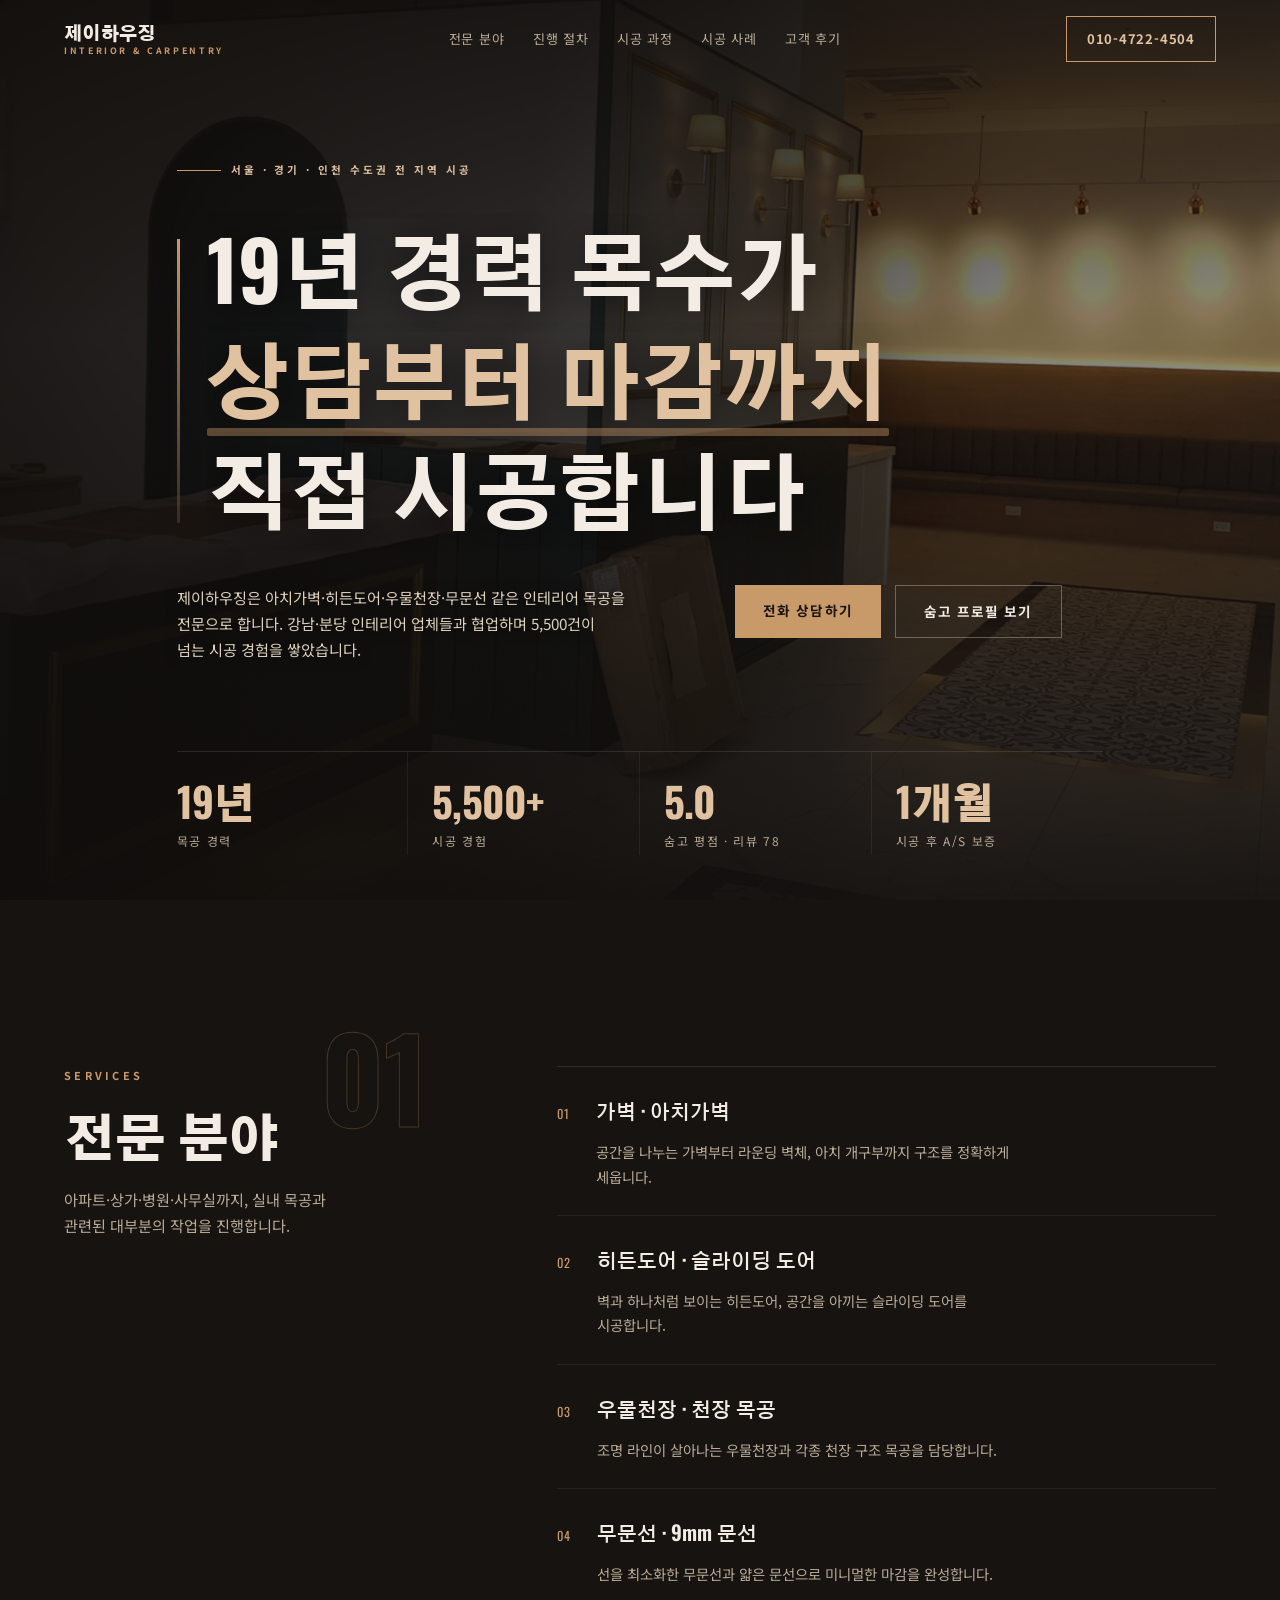
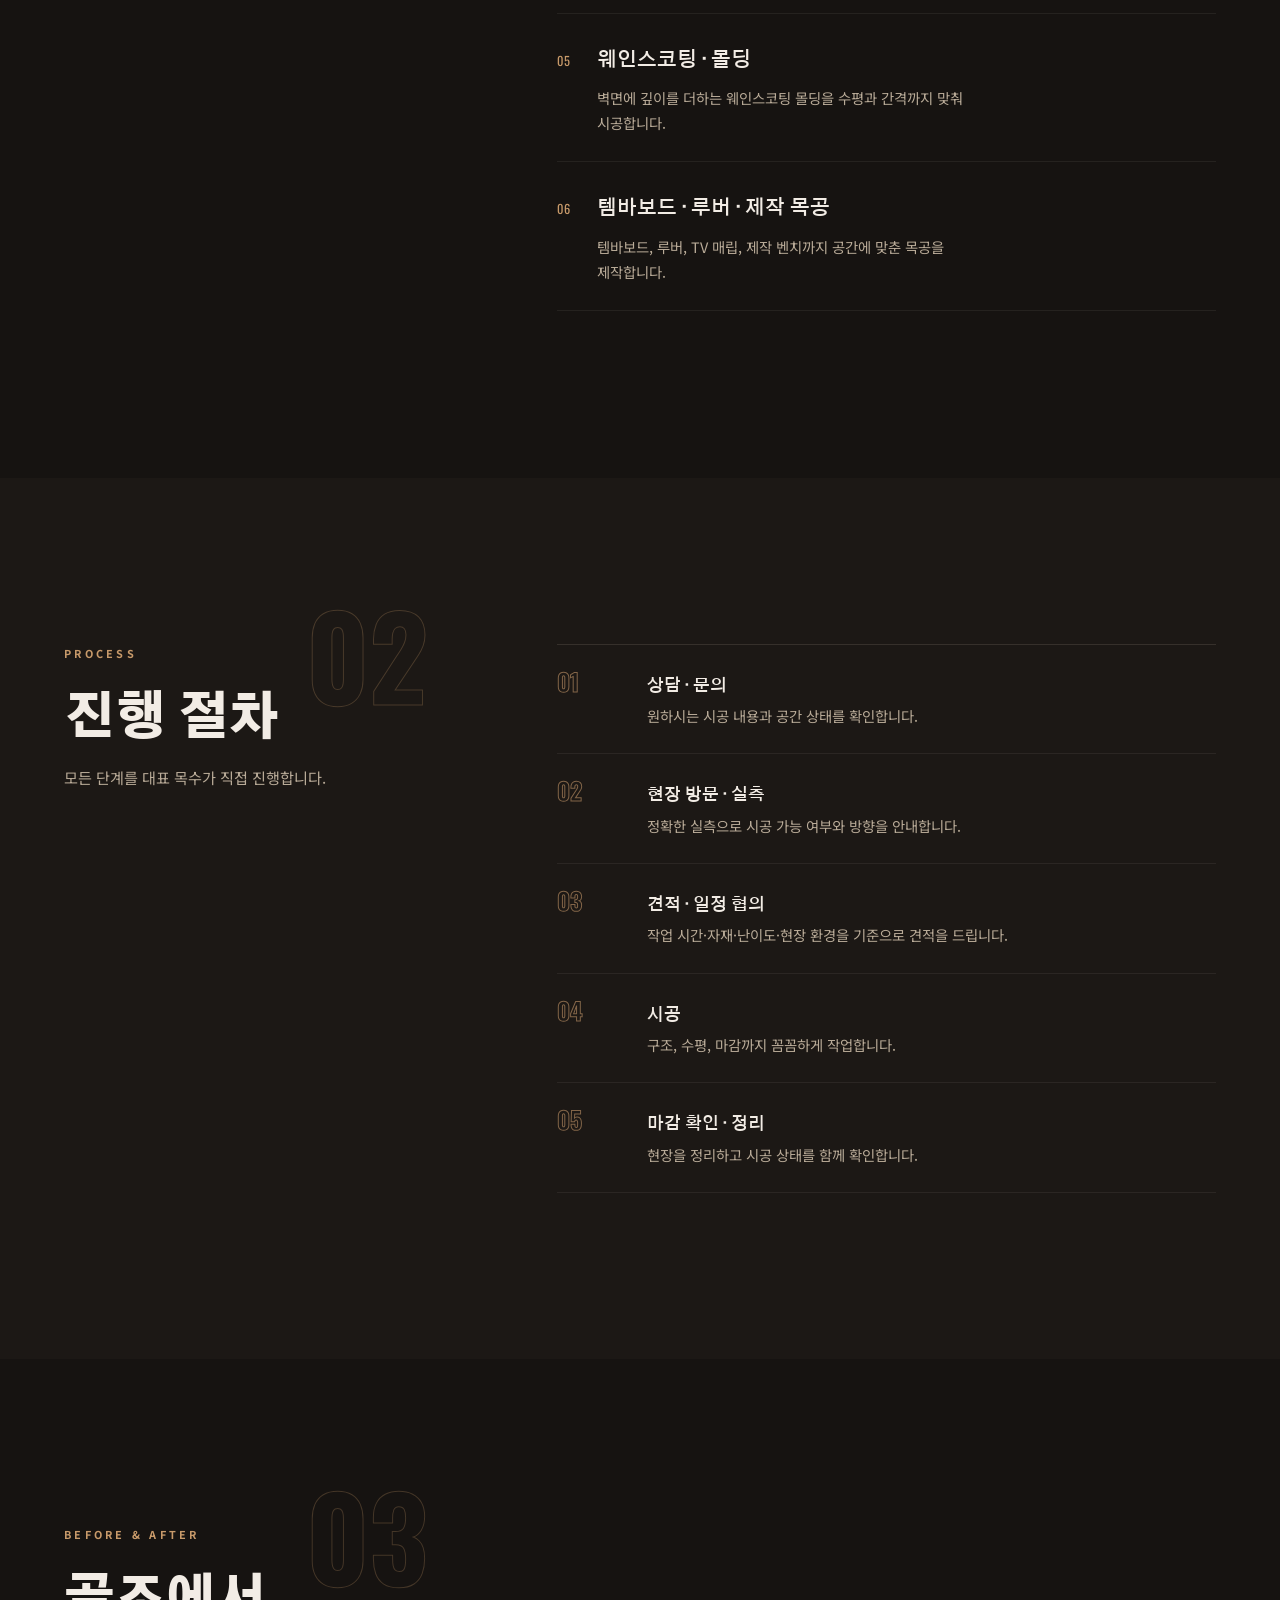
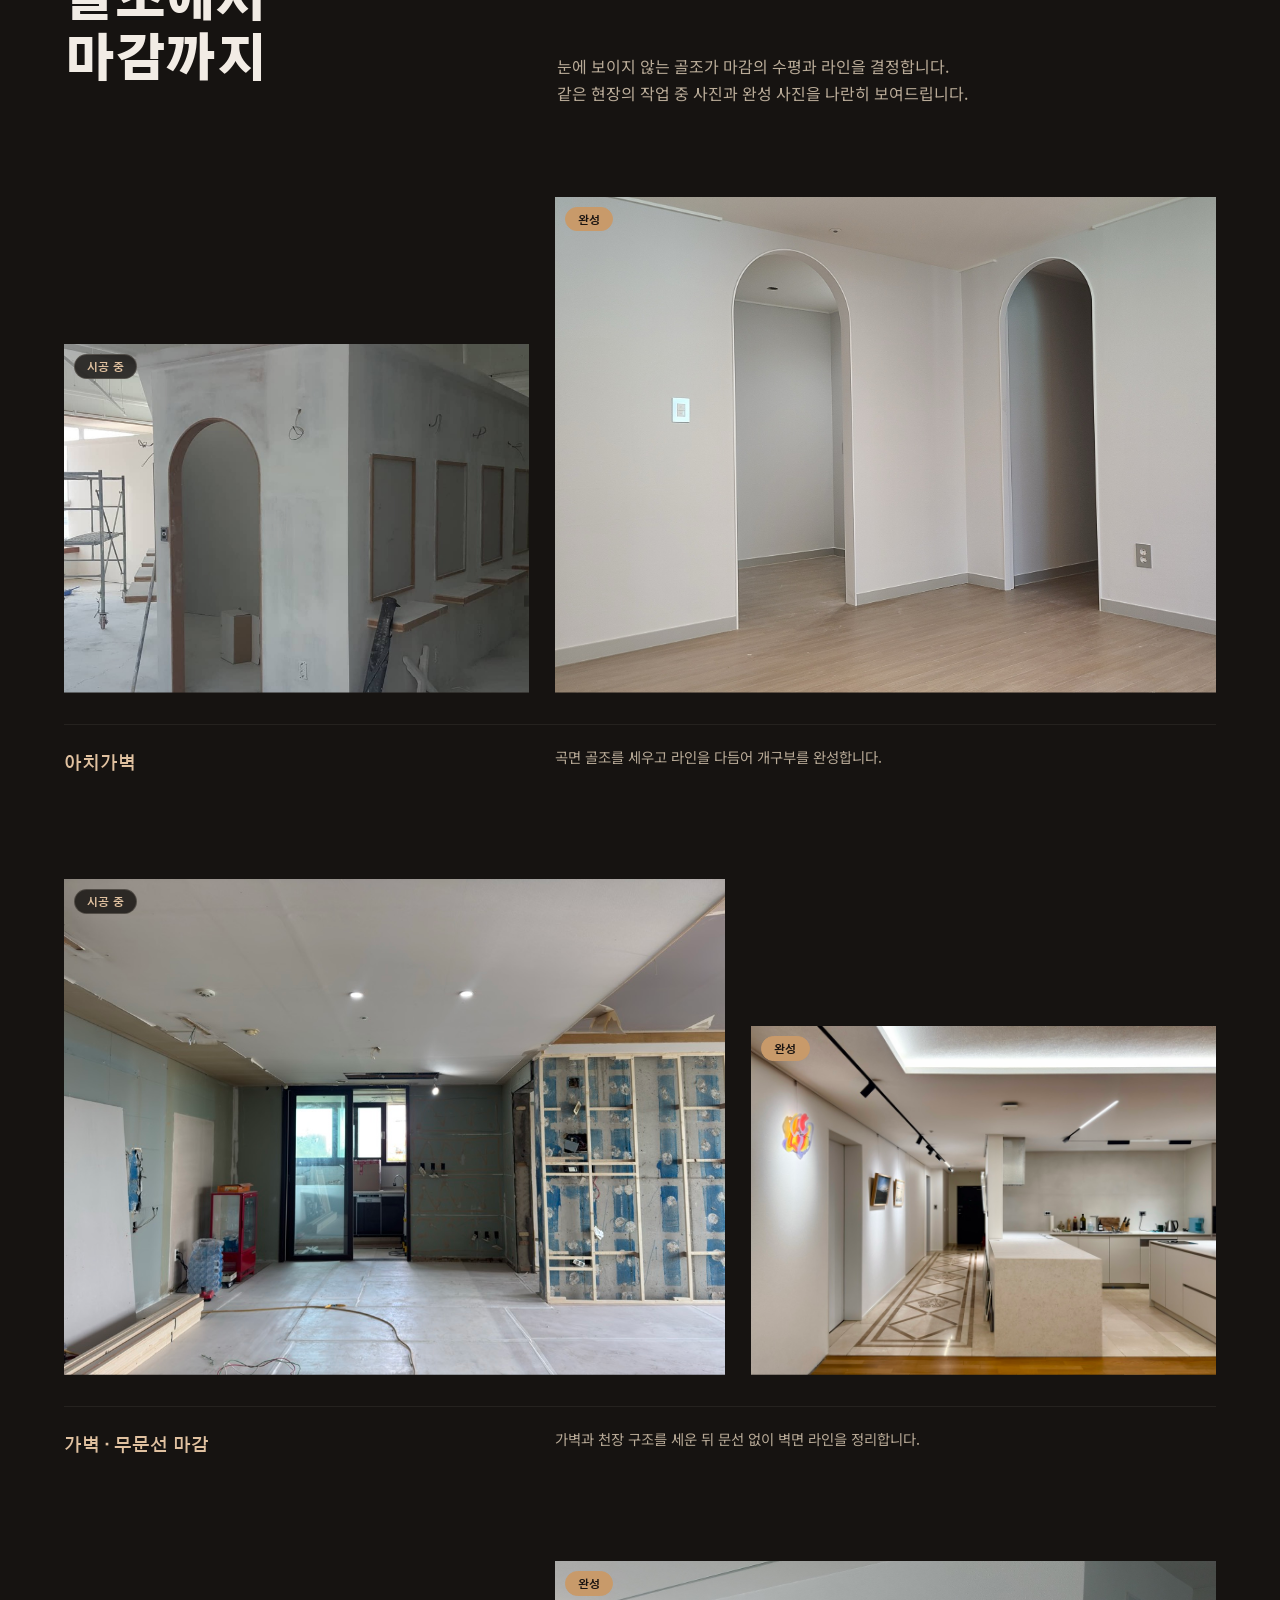
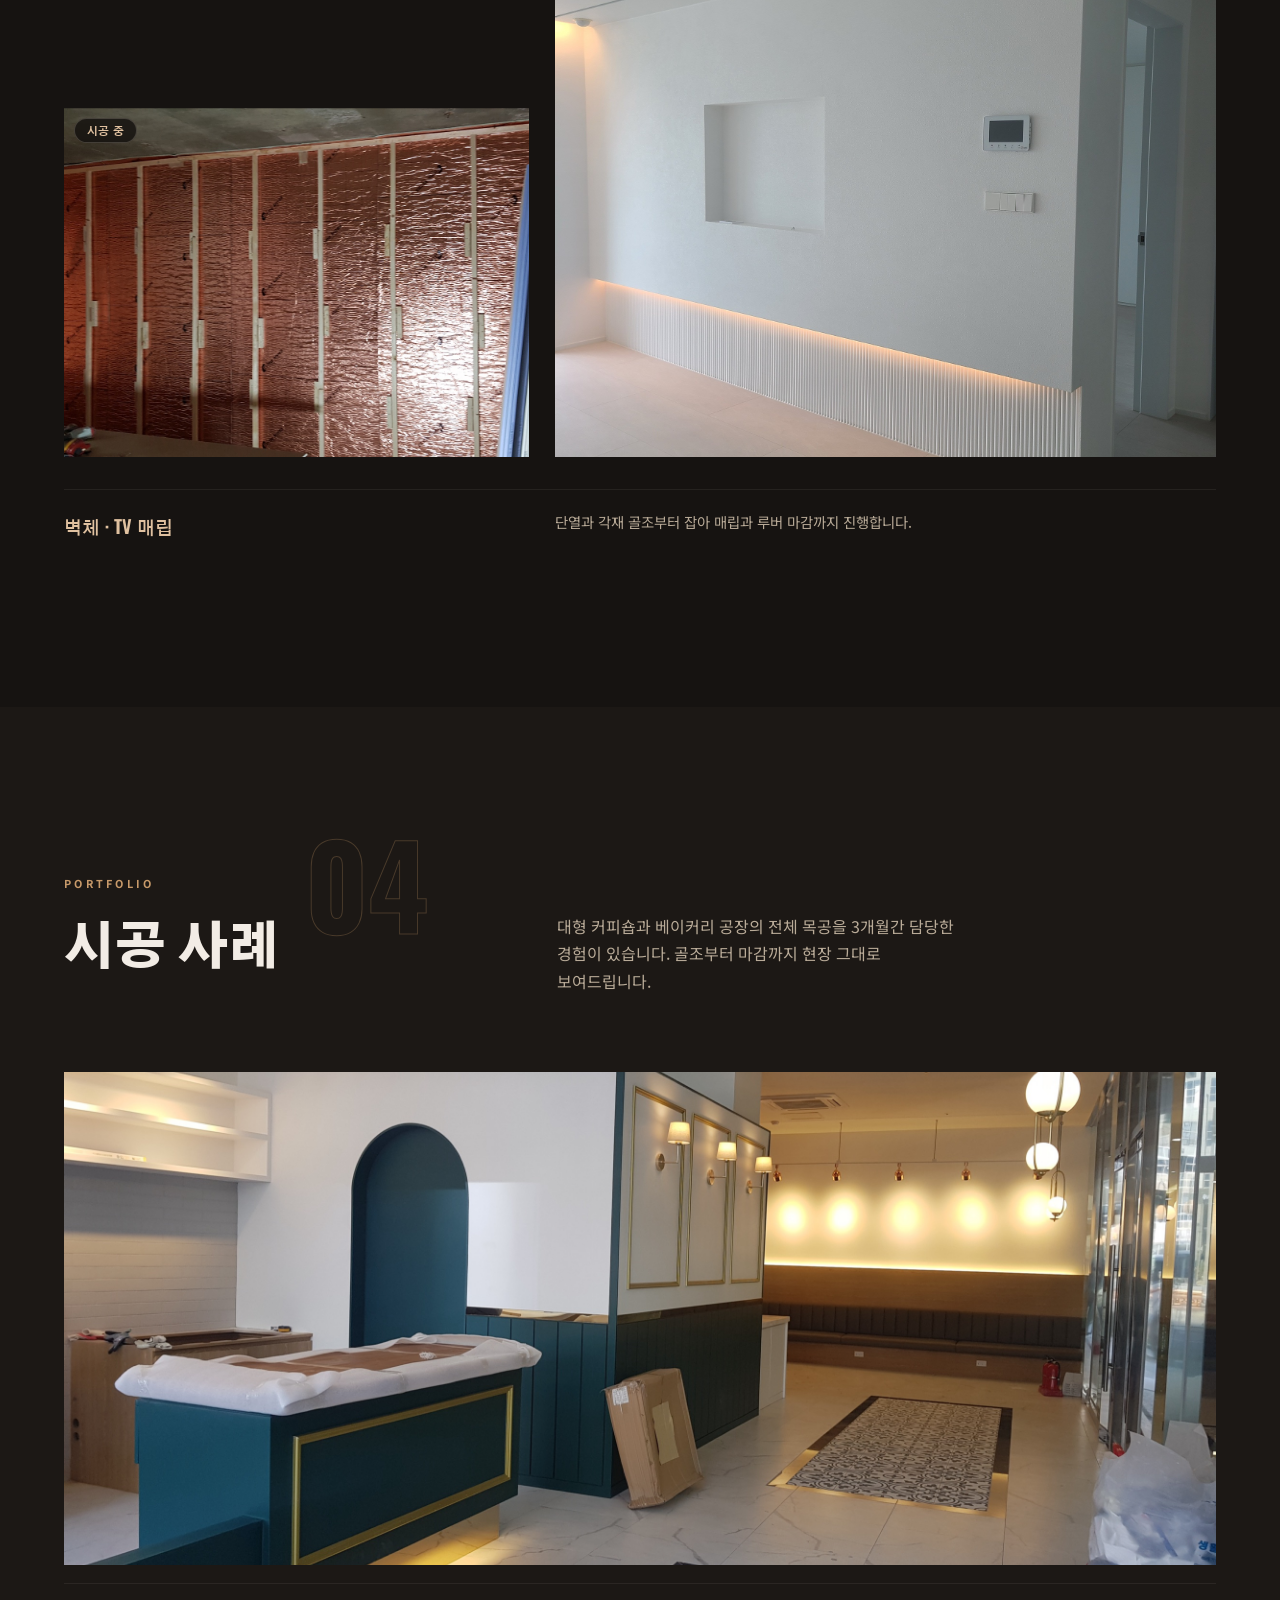
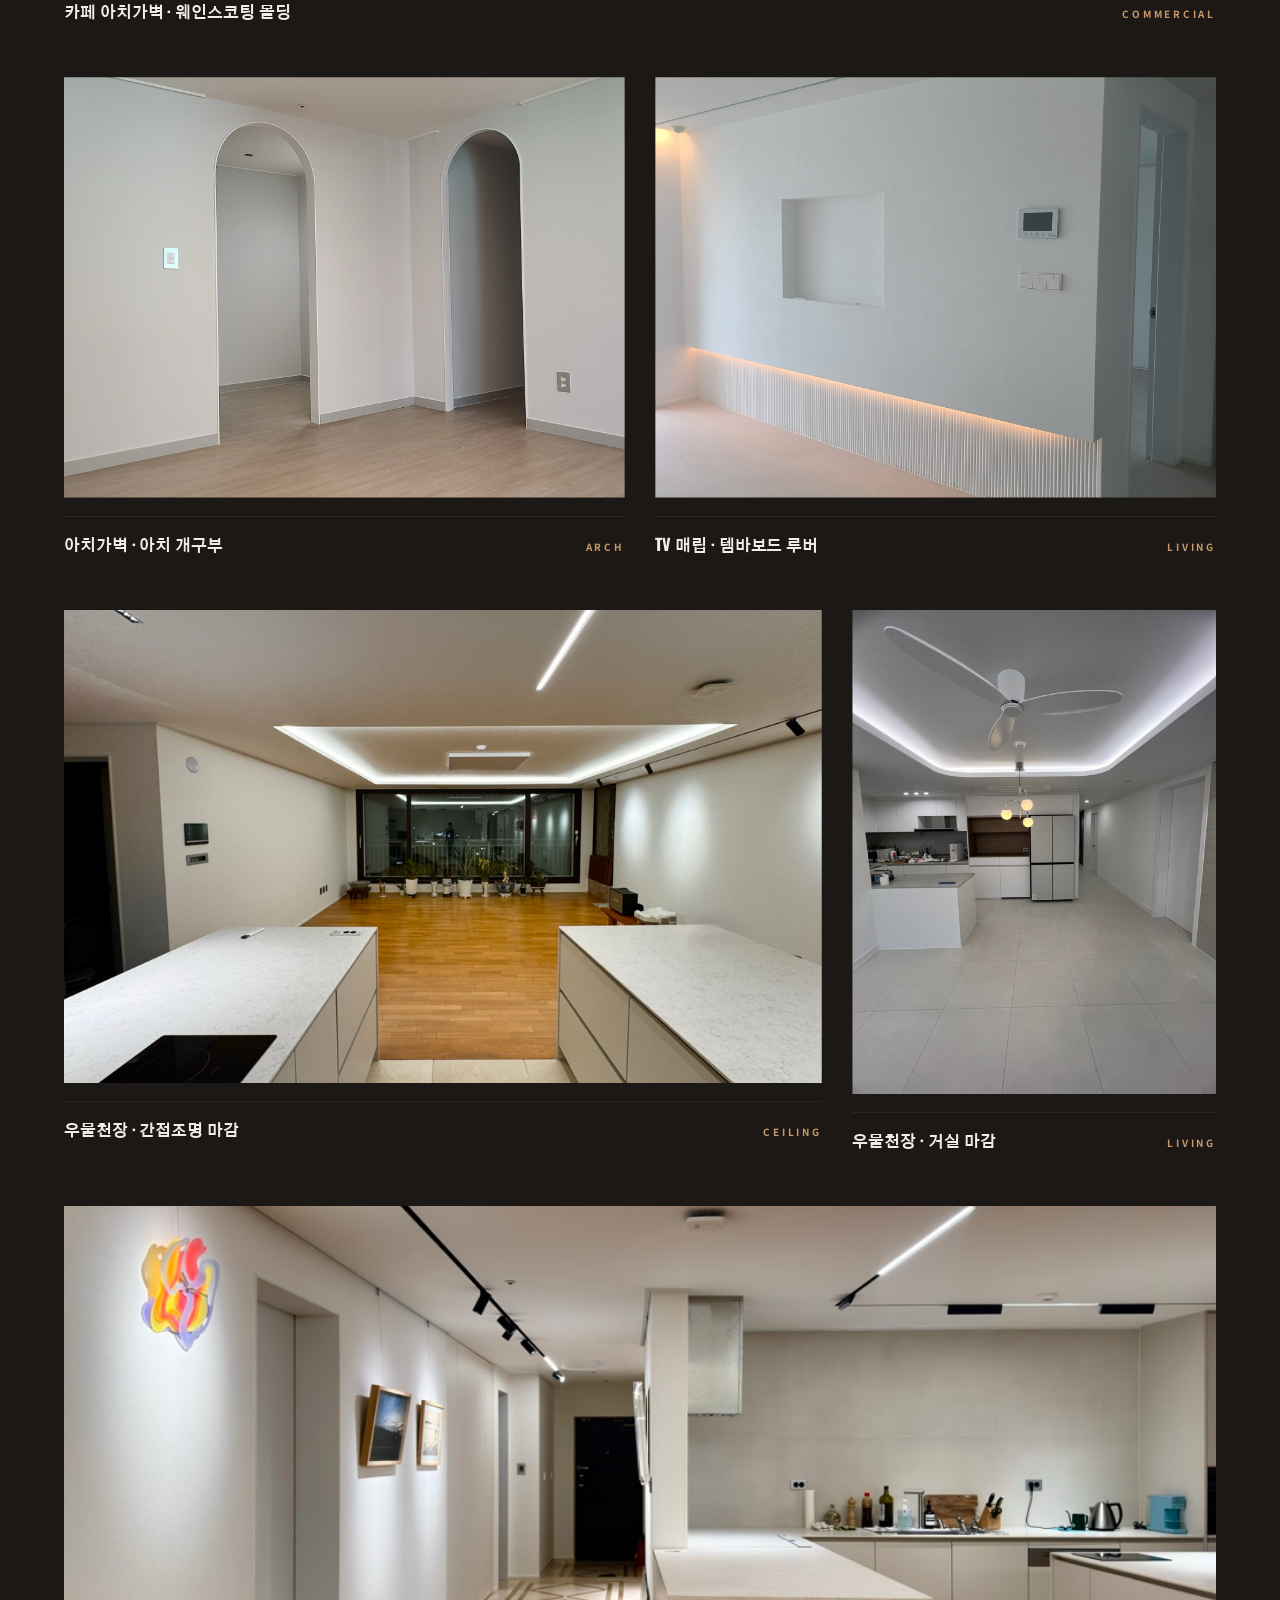
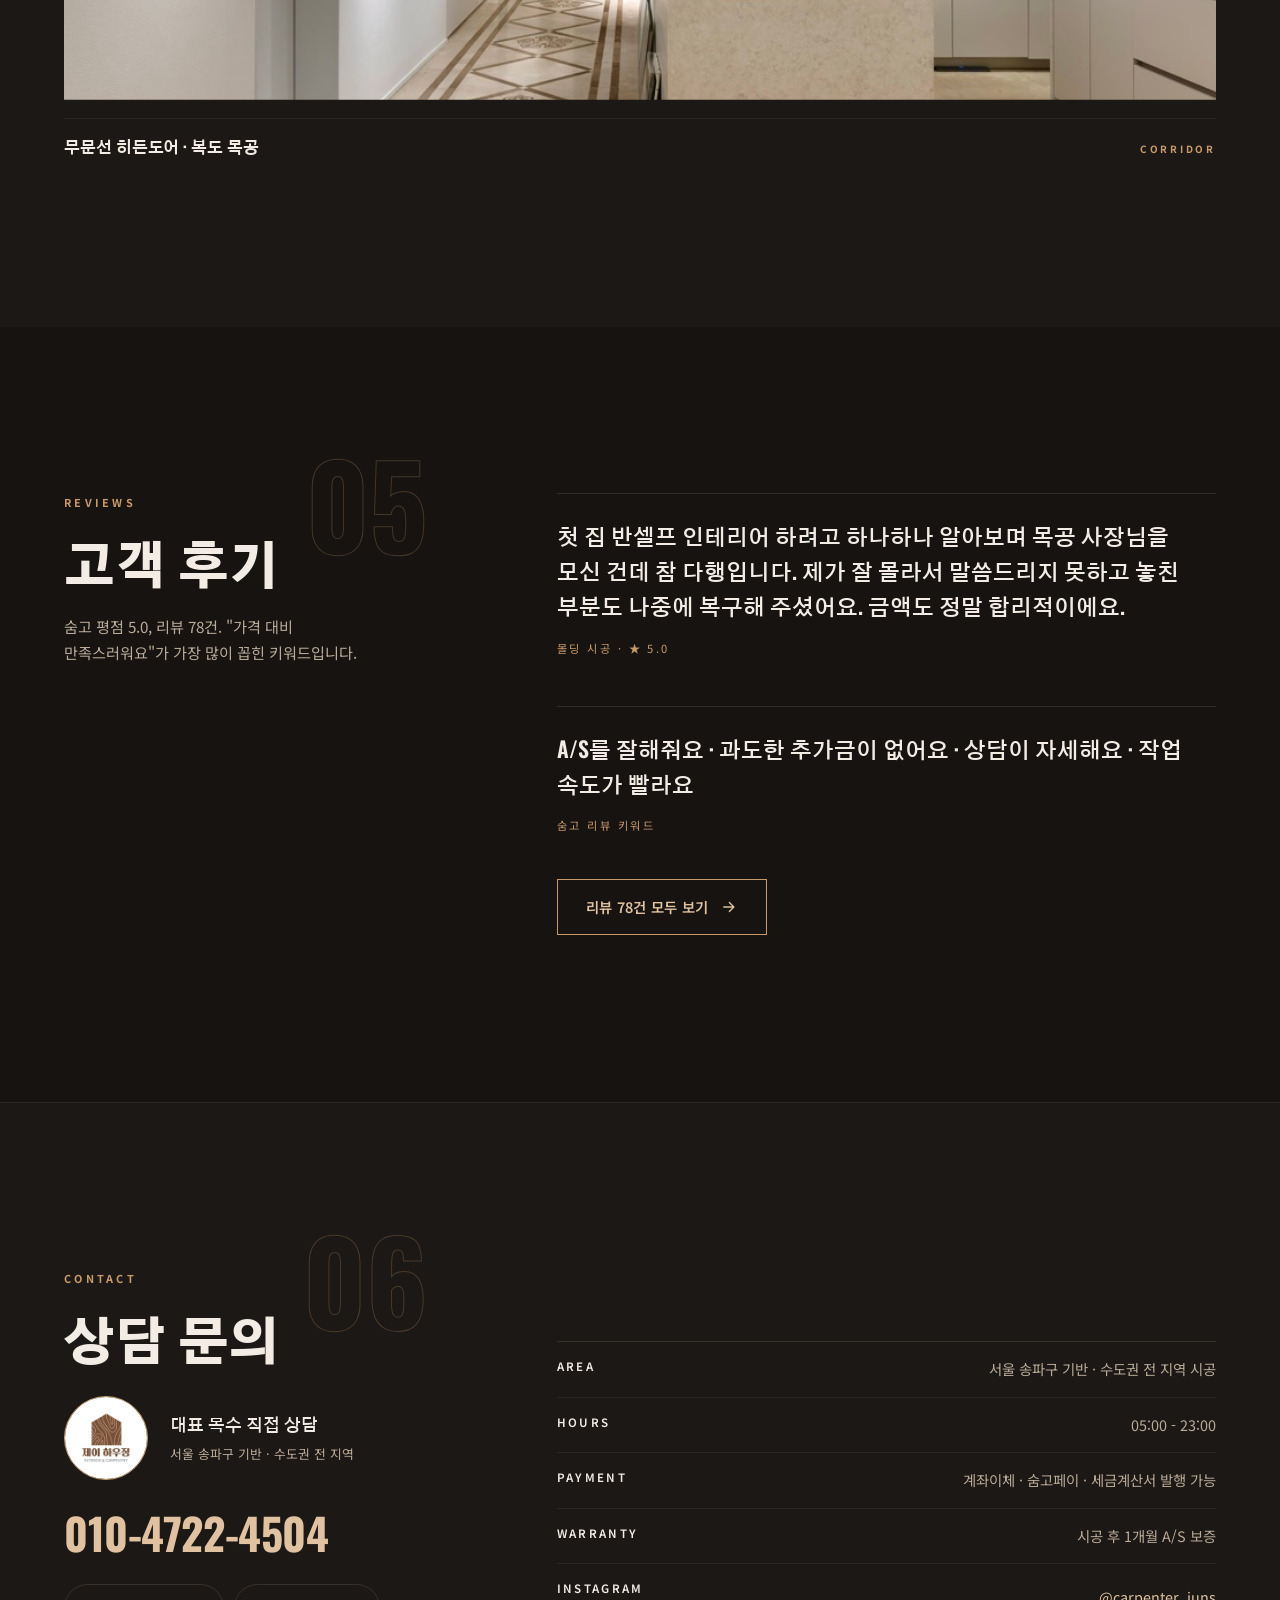
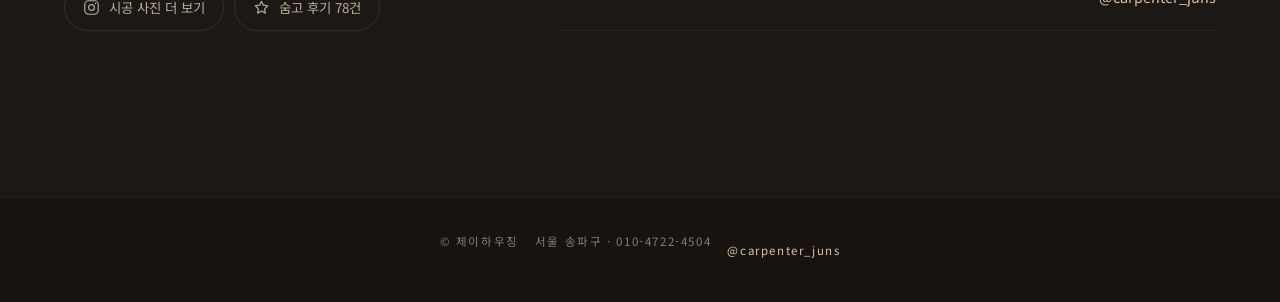
==== commit 3d672643: "fix: Before&After 짝수 행에서 완성 사진이 먼저 보이던 순서 오류 수정 짝수 행에 order 스왑을 적용해 좌우 자리를 바꾸던 규칙 때문에, PC 화면에서 두 번째 " ====
--- a/index.html
+++ b/index.html
@@ -17,14 +17,14 @@
 <meta property="og:title" content="제이하우징 · 인테리어 목공 전문" />
 <meta property="og:description" content="19년 경력 목수가 상담부터 마감까지 직접 시공합니다. 아치가벽, 히든도어, 우물천장, 무문선. 수도권 전 지역." />
 <meta property="og:url" content="https://j-housing.co.kr/" />
-<meta property="og:image" content="https://j-housing.co.kr/assets/og-v6.jpg" />
+<meta property="og:image" content="https://j-housing.co.kr/assets/og-v7.jpg" />
 <meta property="og:image:width" content="1200" />
 <meta property="og:image:height" content="630" />
 <meta property="og:locale" content="ko_KR" />
 <meta name="twitter:card" content="summary_large_image" />
 <meta name="twitter:title" content="제이하우징 · 인테리어 목공 전문" />
 <meta name="twitter:description" content="19년 경력 목수가 상담부터 마감까지 직접 시공합니다." />
-<meta name="twitter:image" content="https://j-housing.co.kr/assets/og-v6.jpg" />
+<meta name="twitter:image" content="https://j-housing.co.kr/assets/og-v7.jpg" />
 
 <script type="application/ld+json">
 {
@@ -36,7 +36,7 @@
   "description": "19년 경력의 대표 목수가 직접 시공하는 인테리어 목공 전문 업체입니다. 가벽, 아치가벽, 히든도어, 우물천장, 무문선, 웨인스코팅 등 실내 목공 전반을 담당합니다.",
   "url": "https://j-housing.co.kr/",
   "telephone": "+82-10-4722-4504",
-  "image": "https://j-housing.co.kr/assets/og-v6.jpg",
+  "image": "https://j-housing.co.kr/assets/og-v7.jpg",
   "logo": "https://j-housing.co.kr/assets/favicon.svg",
   "priceRange": "₩₩",
   "address": {
@@ -221,8 +221,10 @@
   .ba-row{display:grid;grid-template-columns:repeat(12,1fr);gap:clamp(14px,2vw,28px);align-items:end}
   .ba-row .b{grid-column:1/6}
   .ba-row .a{grid-column:6/13}
-  .ba-row:nth-child(even) .b{grid-column:8/13;order:2}
-  .ba-row:nth-child(even) .a{grid-column:1/8;order:1}
+  /* 짝수 행은 좌우를 바꾸지 않고 폭만 바꾼다. 자리를 바꾸면 완성 사진이
+     시공 중 사진보다 먼저 읽히기 때문에 순서가 뒤집혀 보인다. */
+  .ba-row:nth-child(even) .b{grid-column:1/8;order:0}
+  .ba-row:nth-child(even) .a{grid-column:8/13;order:0}
   .ba-row.tallrow .b{grid-column:1/8}
   .ba-row.tallrow .a{grid-column:8/13}
   .ba-item{position:relative;overflow:hidden;background:#241e19}
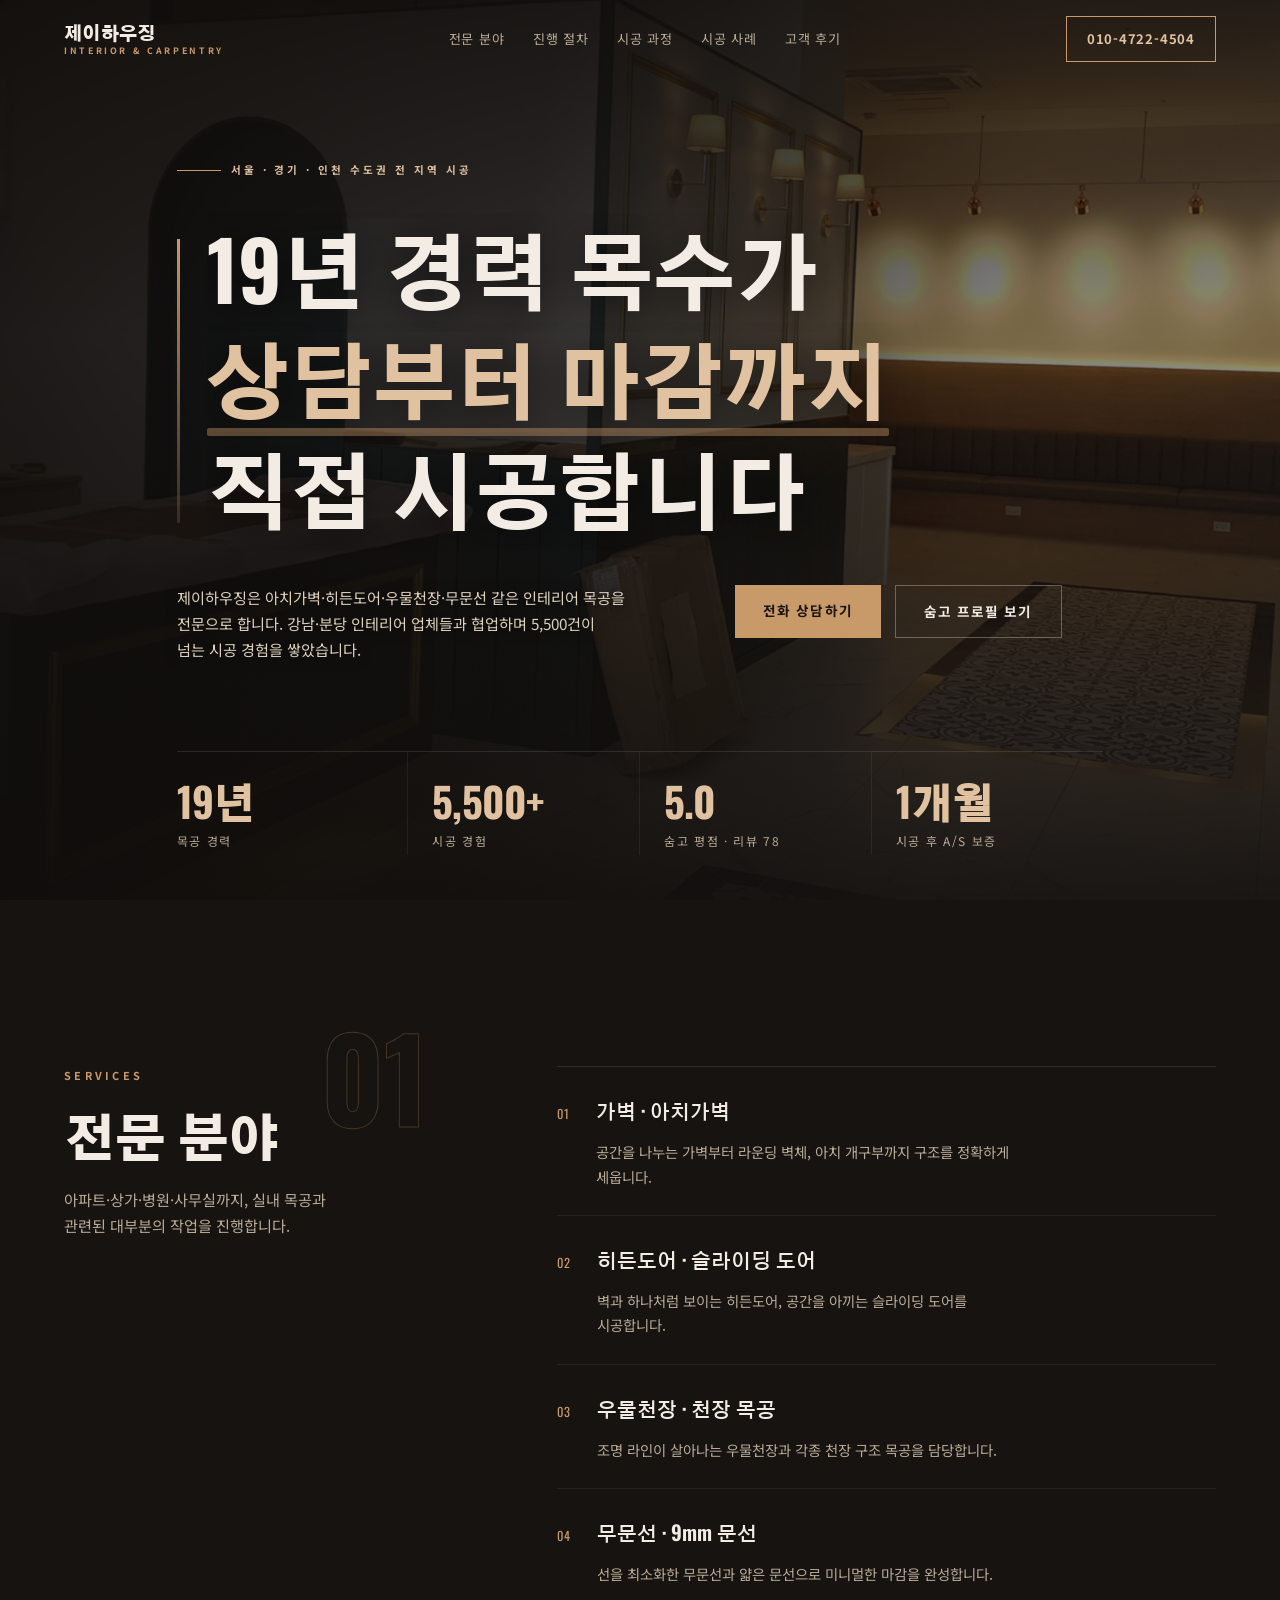
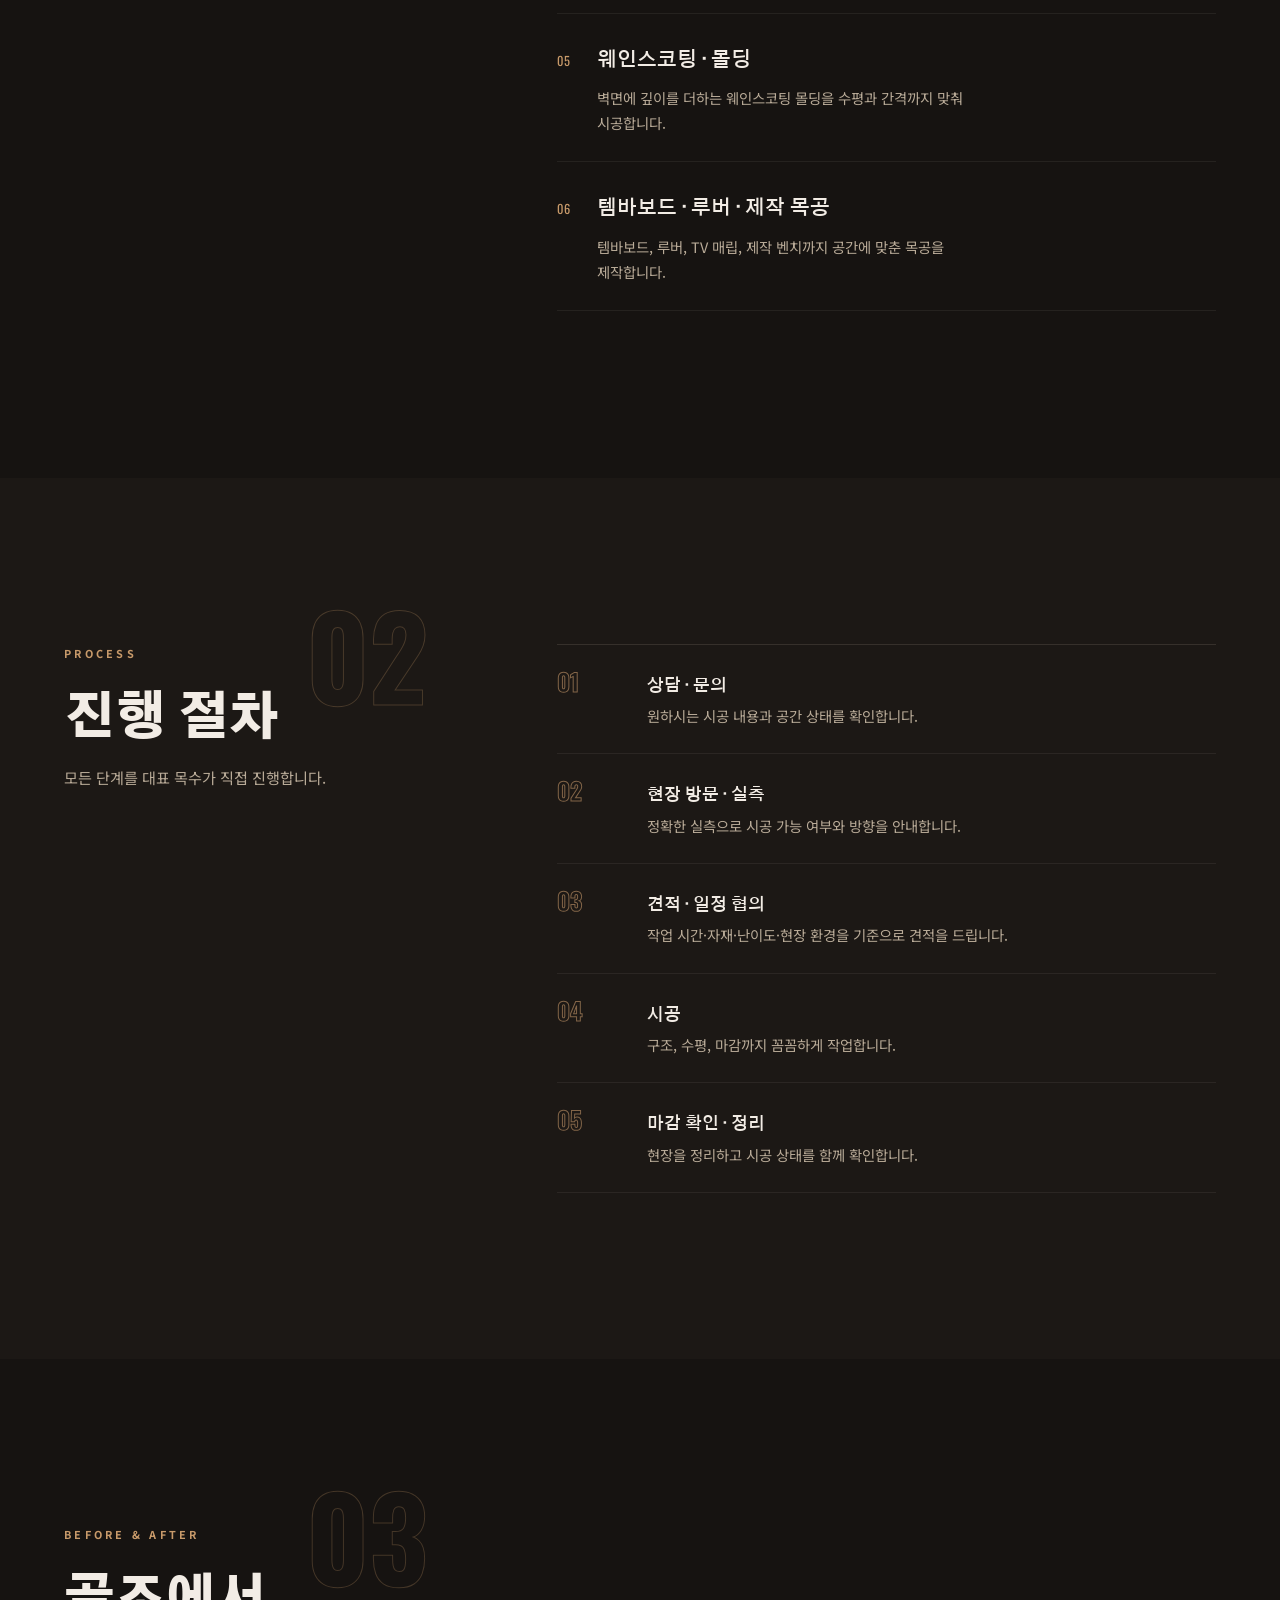
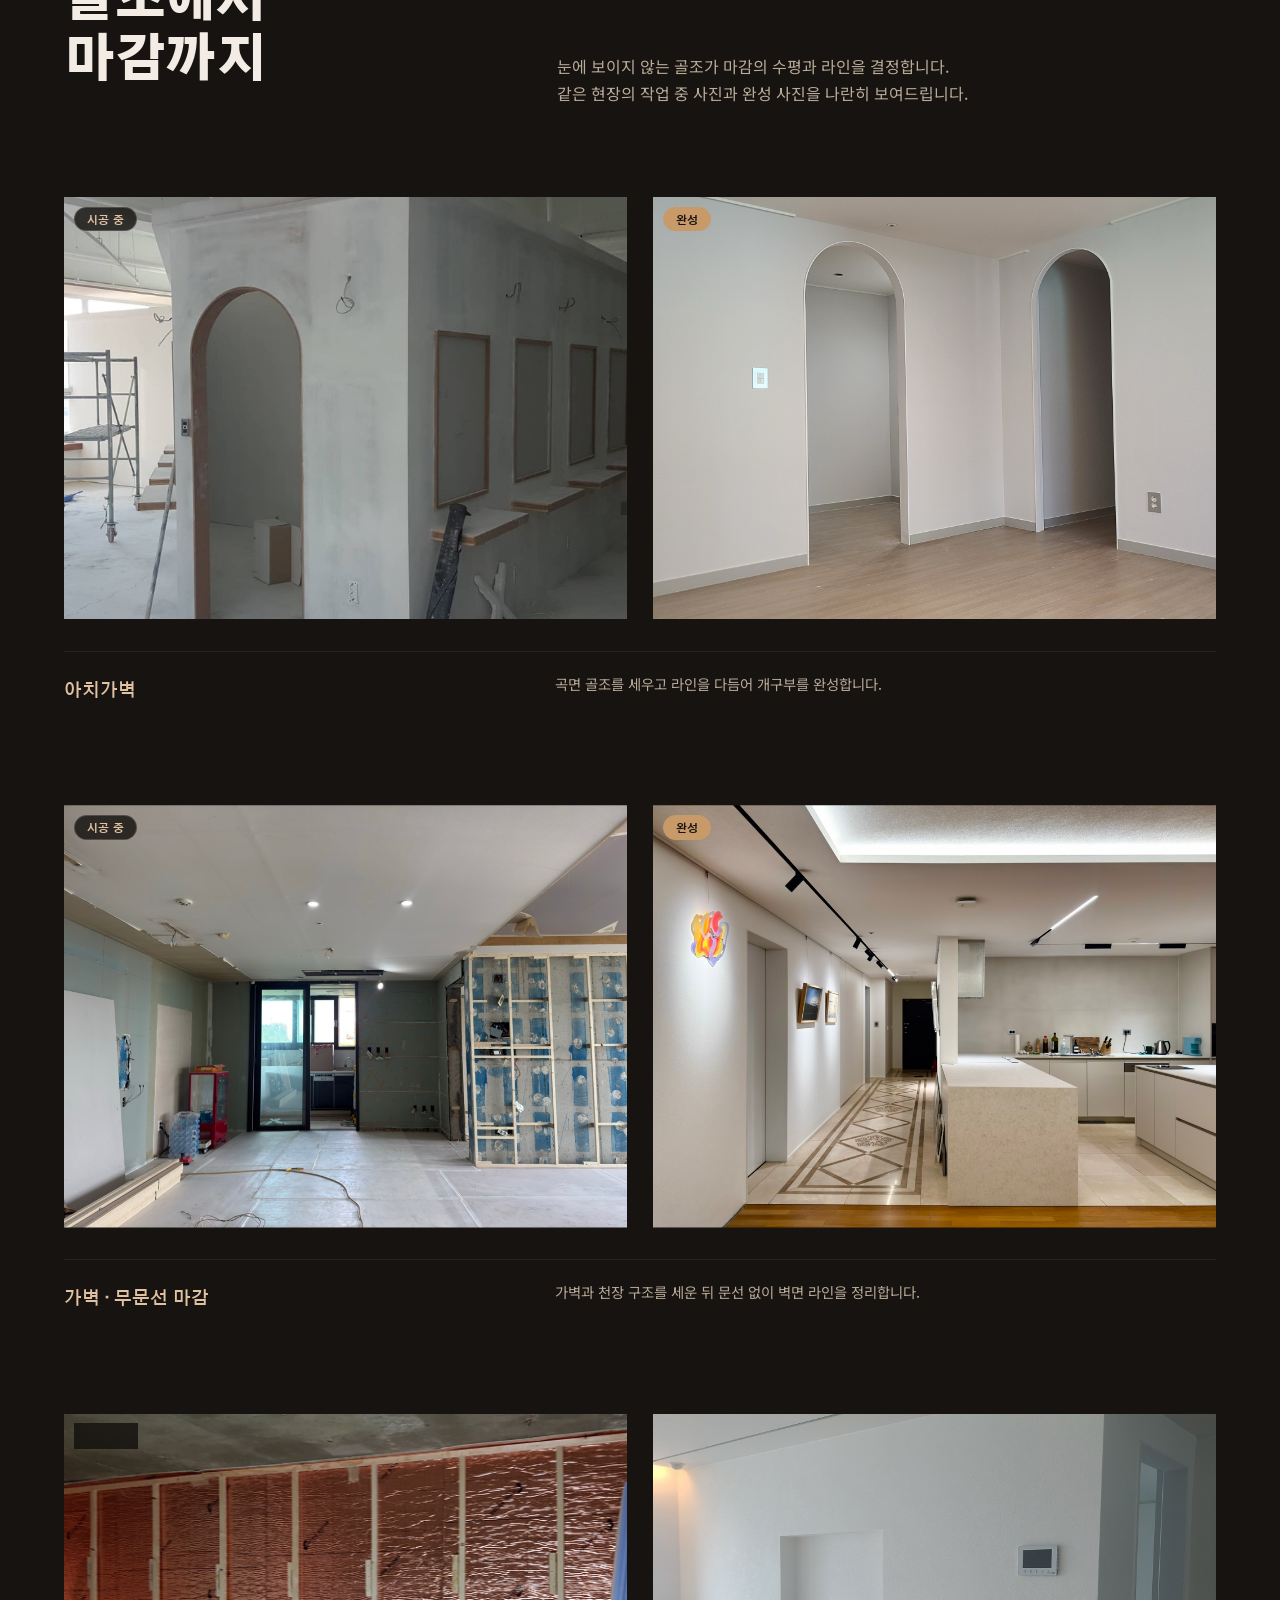
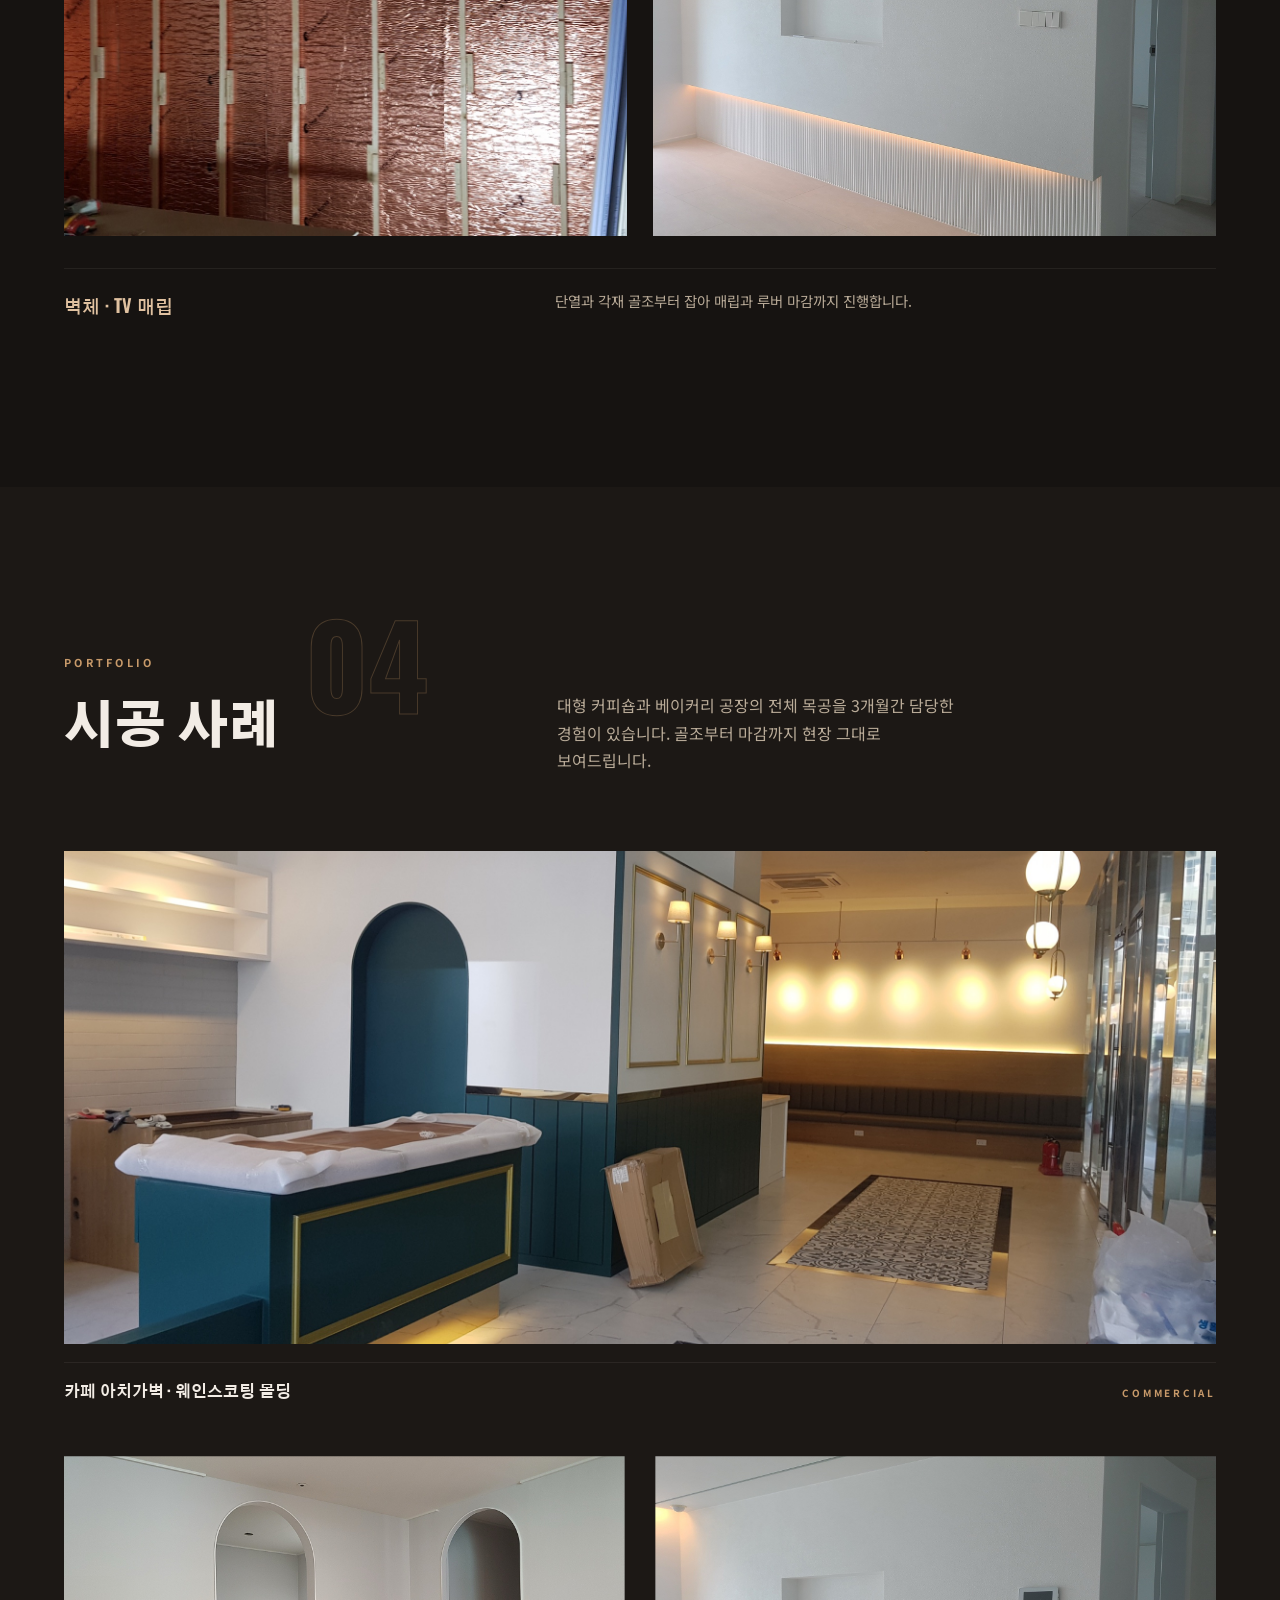
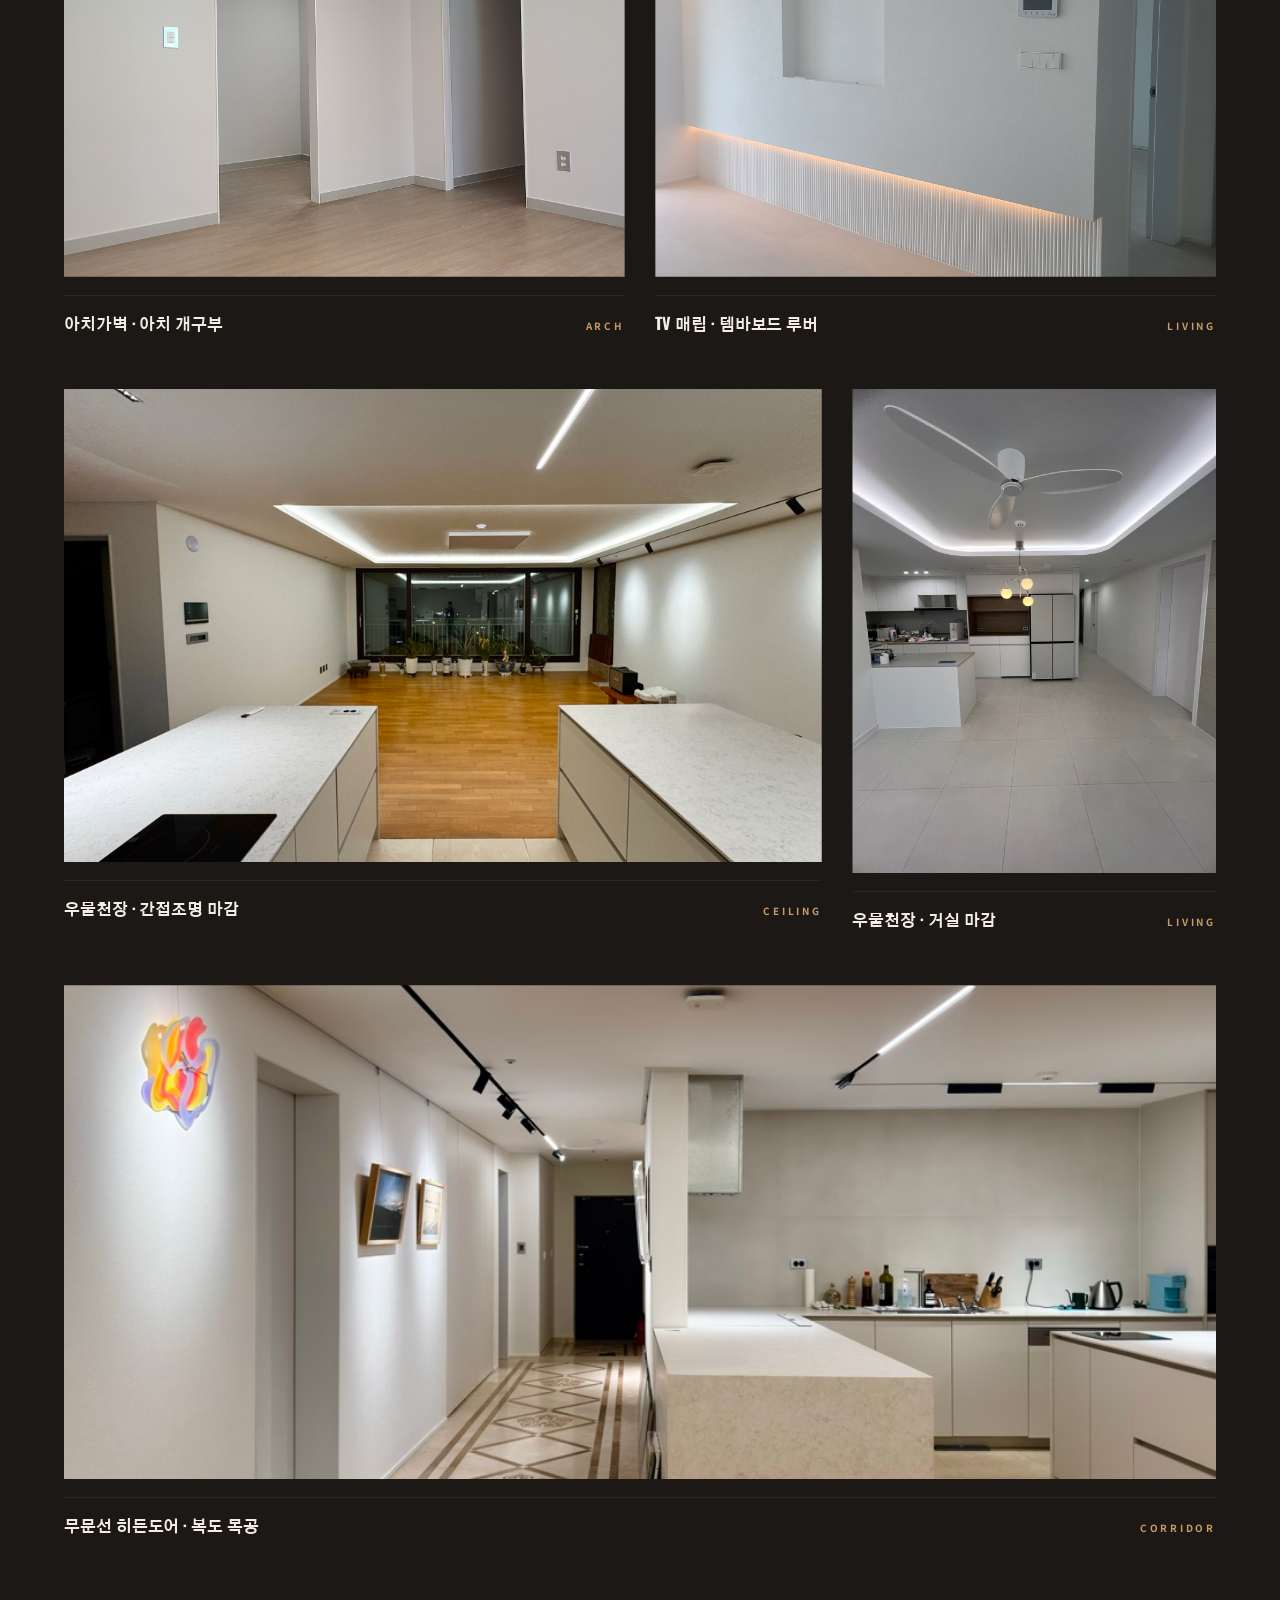
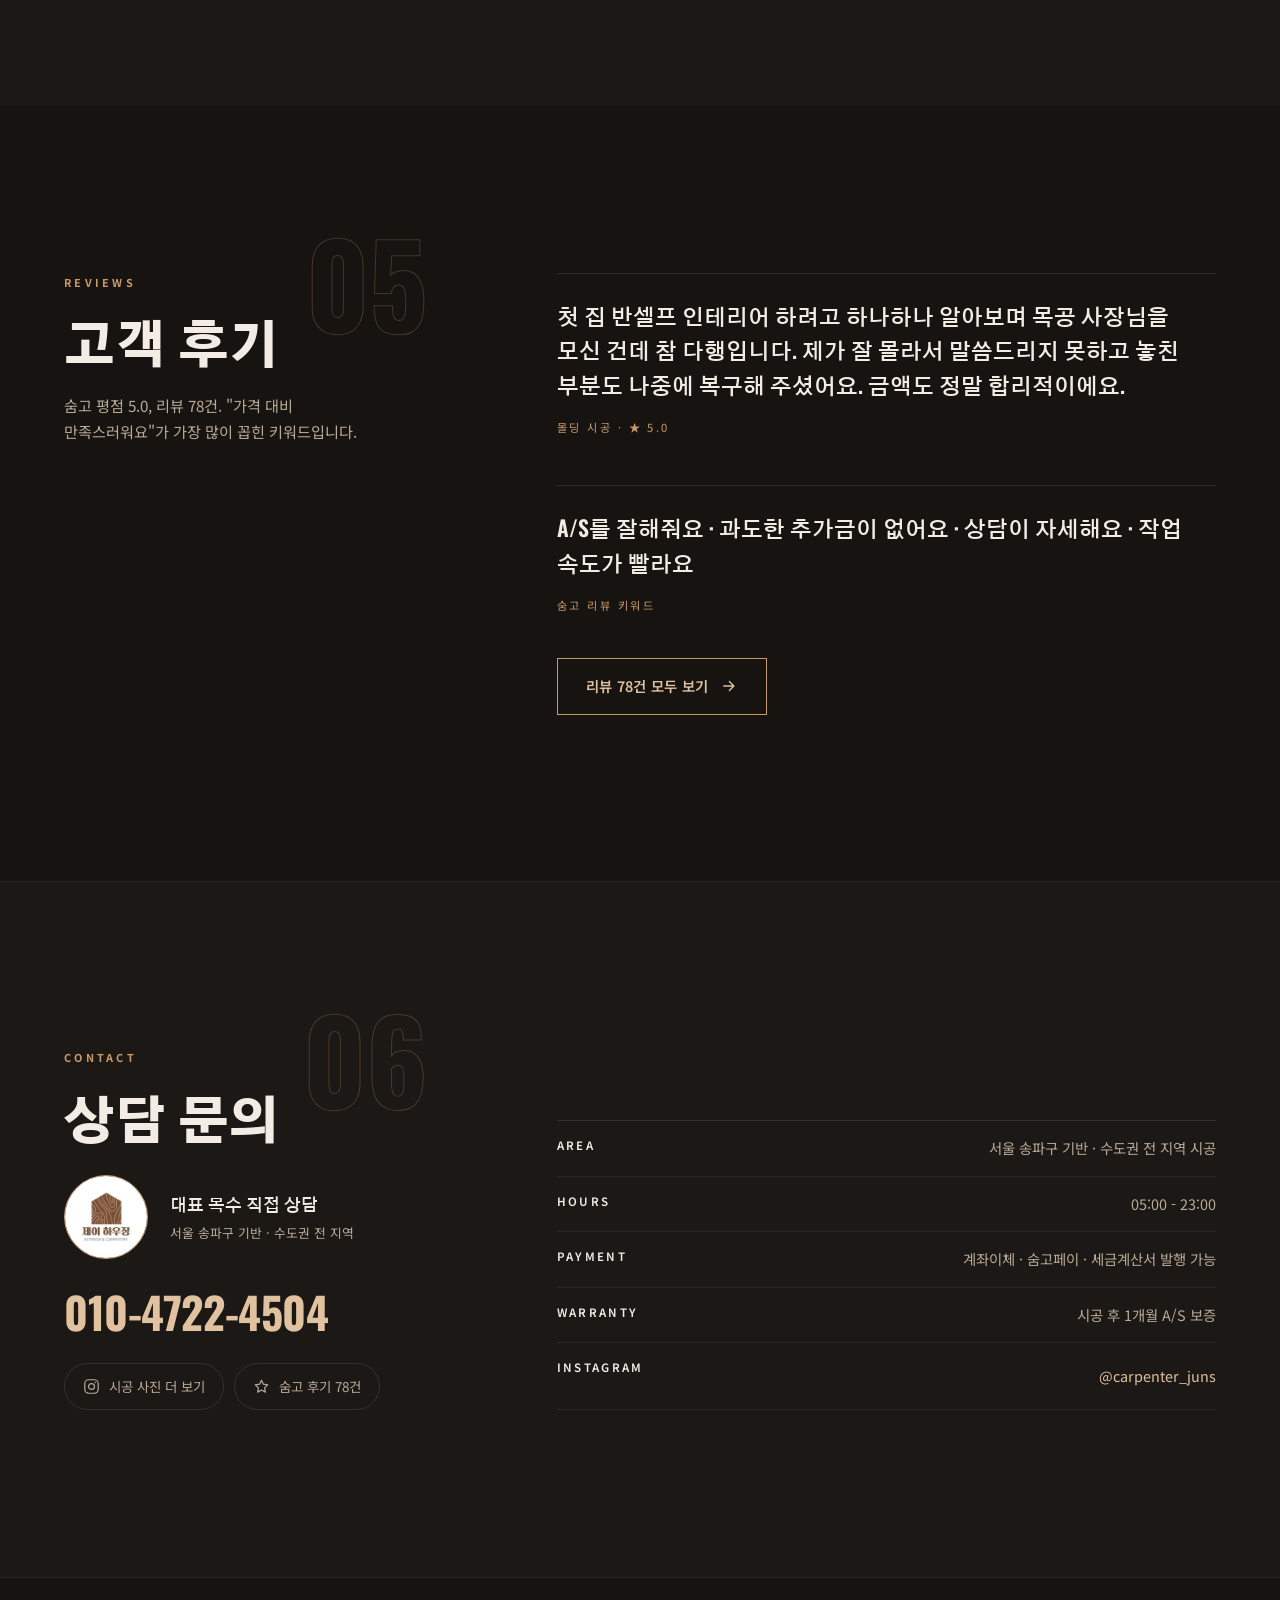
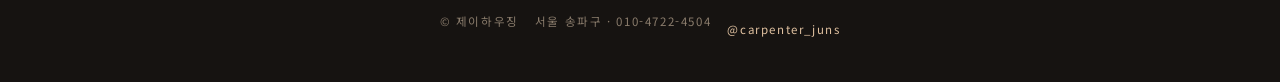
==== commit 1c8a7395: "fix: 비포애프터 사진 폭을 좌우 동일하게 12칸을 5:7 / 7:5 로 번갈아 나눠 행마다 한쪽 사진이 컸다. 이 섹션은 시공 중과 완성을 나란히 비교하는 것이 목적이라, 크기" ====
--- a/index.html
+++ b/index.html
@@ -219,18 +219,13 @@
   /* ---------- BEFORE / AFTER ---------- */
   .ba{display:grid;gap:clamp(56px,8vw,110px)}
   .ba-row{display:grid;grid-template-columns:repeat(12,1fr);gap:clamp(14px,2vw,28px);align-items:end}
-  .ba-row .b{grid-column:1/6}
-  .ba-row .a{grid-column:6/13}
-  /* 짝수 행은 좌우를 바꾸지 않고 폭만 바꾼다. 자리를 바꾸면 완성 사진이
-     시공 중 사진보다 먼저 읽히기 때문에 순서가 뒤집혀 보인다. */
-  .ba-row:nth-child(even) .b{grid-column:1/8;order:0}
-  .ba-row:nth-child(even) .a{grid-column:8/13;order:0}
-  .ba-row.tallrow .b{grid-column:1/8}
-  .ba-row.tallrow .a{grid-column:8/13}
+  /* 두 사진은 항상 같은 폭이다. 이 섹션은 시공 중과 완성을 나란히 비교하는
+     것이 목적이라, 한쪽이 크면 크기 자체가 강조로 읽혀 비교를 방해한다. */
+  .ba-row .b{grid-column:1/7}
+  .ba-row .a{grid-column:7/13}
   .ba-item{position:relative;overflow:hidden;background:#241e19}
   .ba-item img{width:100%;aspect-ratio:4/3;object-fit:cover;transition:transform .6s var(--ease),filter .6s var(--ease)}
   .ba-row:hover .ba-item img{transform:scale(1.04);filter:brightness(1.06)}
-  .ba-item.tall img{aspect-ratio:3/4;object-position:center 32%}
   .ba-item .tag{position:absolute;top:10px;left:10px;z-index:3;font-family:var(--display);font-size:.68rem;font-weight:700;
     letter-spacing:.03em;line-height:1;padding:6px 12px;border-radius:999px;background:rgba(18,15,13,.8);backdrop-filter:blur(6px);
     border:1px solid rgba(233,220,205,.2);color:var(--wood-light)}
@@ -360,9 +355,7 @@
     .mobile-menu .mcall{color:var(--wood-light);font-weight:700}
     .hero-sub > div{grid-column:1/-1 !important}
     .hero-sub .cta{margin-top:24px}
-    .ba-row.tallrow .b,.ba-row.tallrow .a,
-    .ba-row .b,.ba-row .a,.ba-row:nth-child(even) .b,.ba-row:nth-child(even) .a{grid-column:1/-1;order:0}
-    .ba-item.tall img{aspect-ratio:4/3}
+    .ba-row .b,.ba-row .a{grid-column:1/-1}
     .ba-cap b,.ba-cap span{grid-column:1/-1}
     .ba-cap span{margin-top:6px}
     .pf .big,.pf .half,.pf .two-third,.pf .third{grid-column:1/-1}
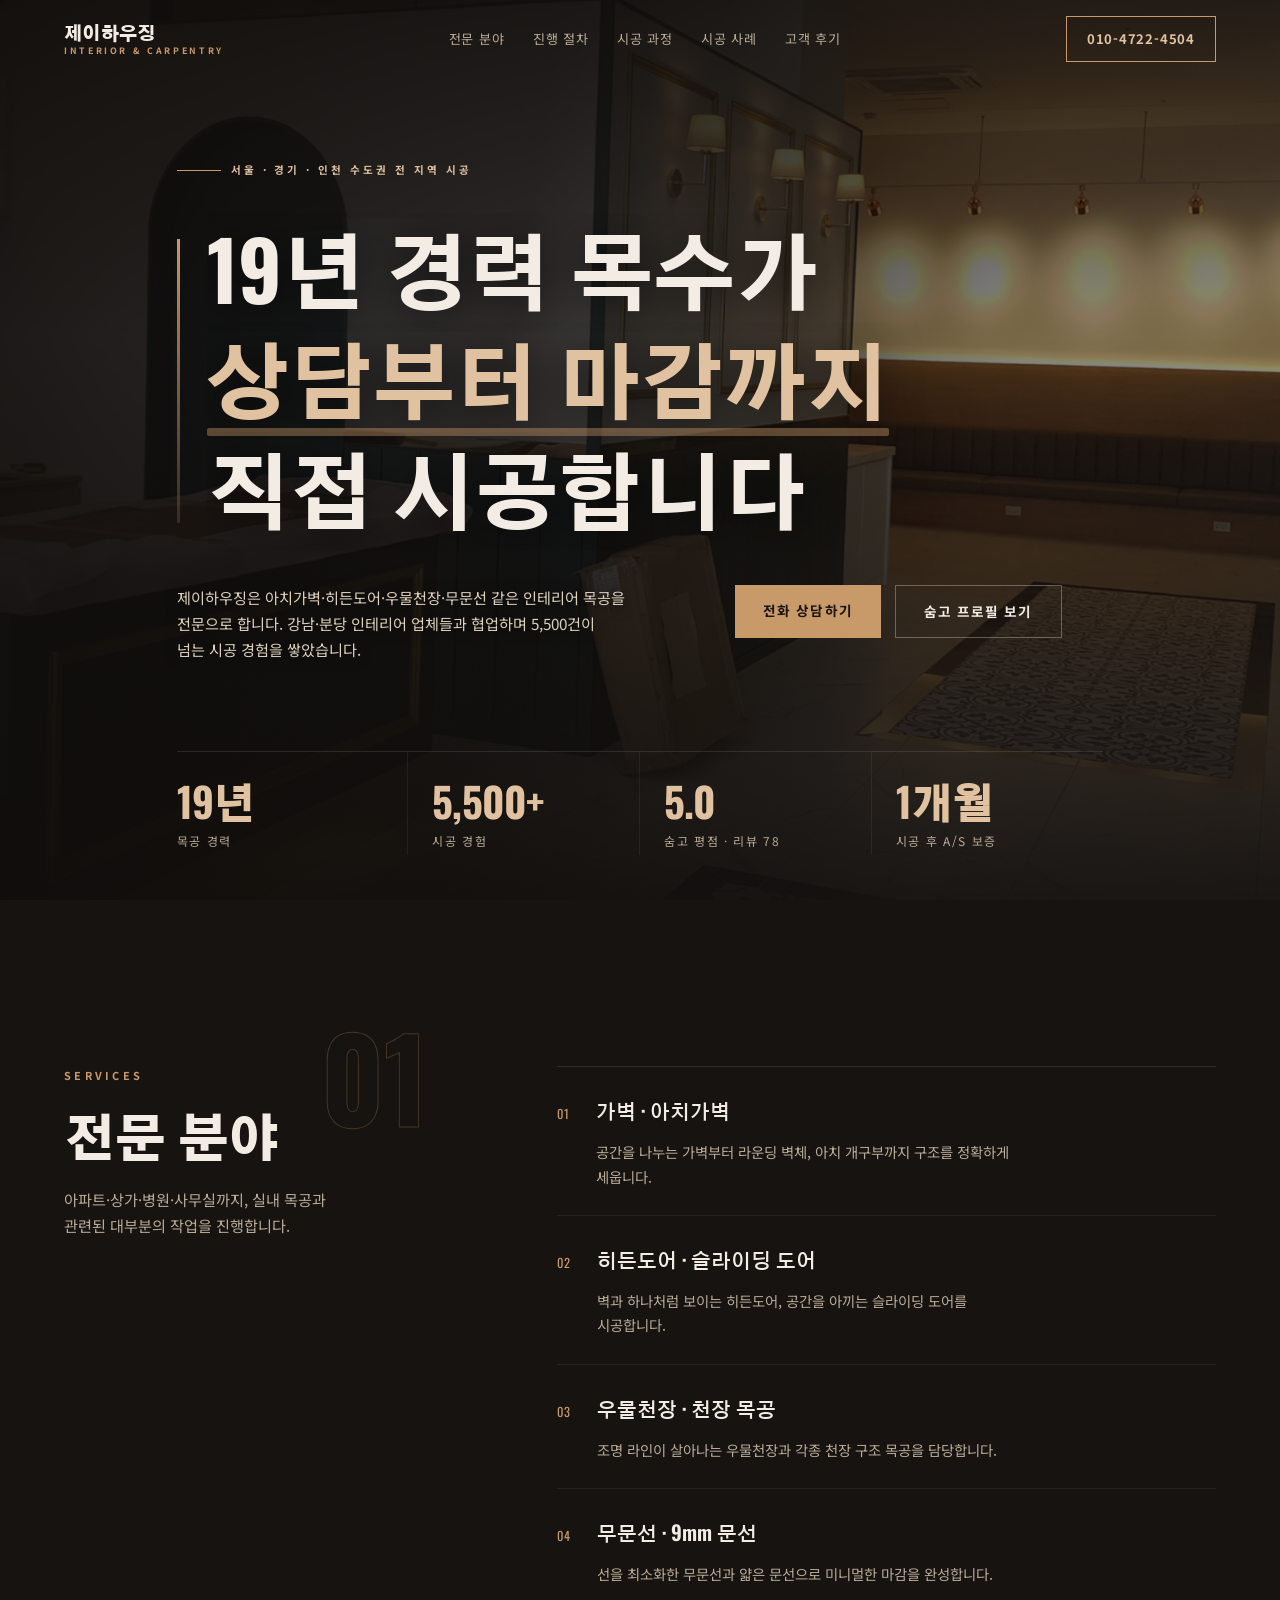
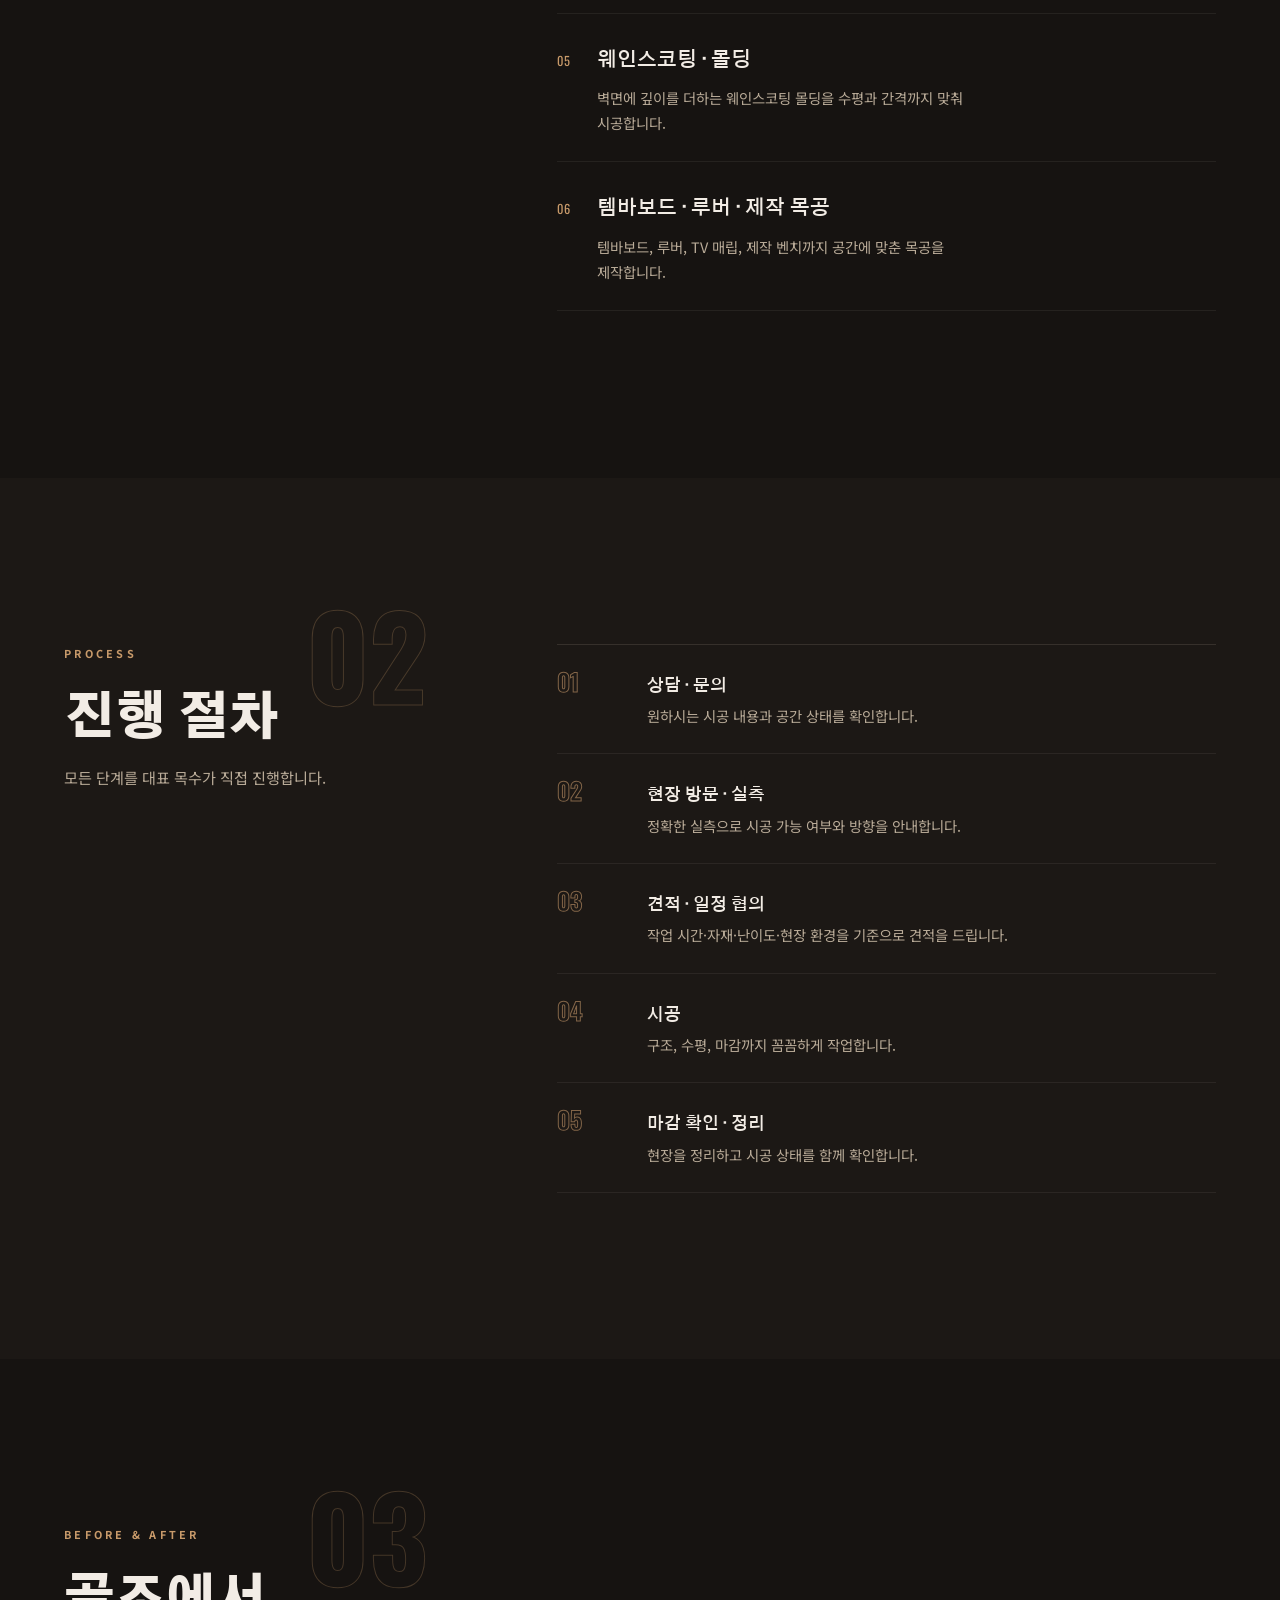
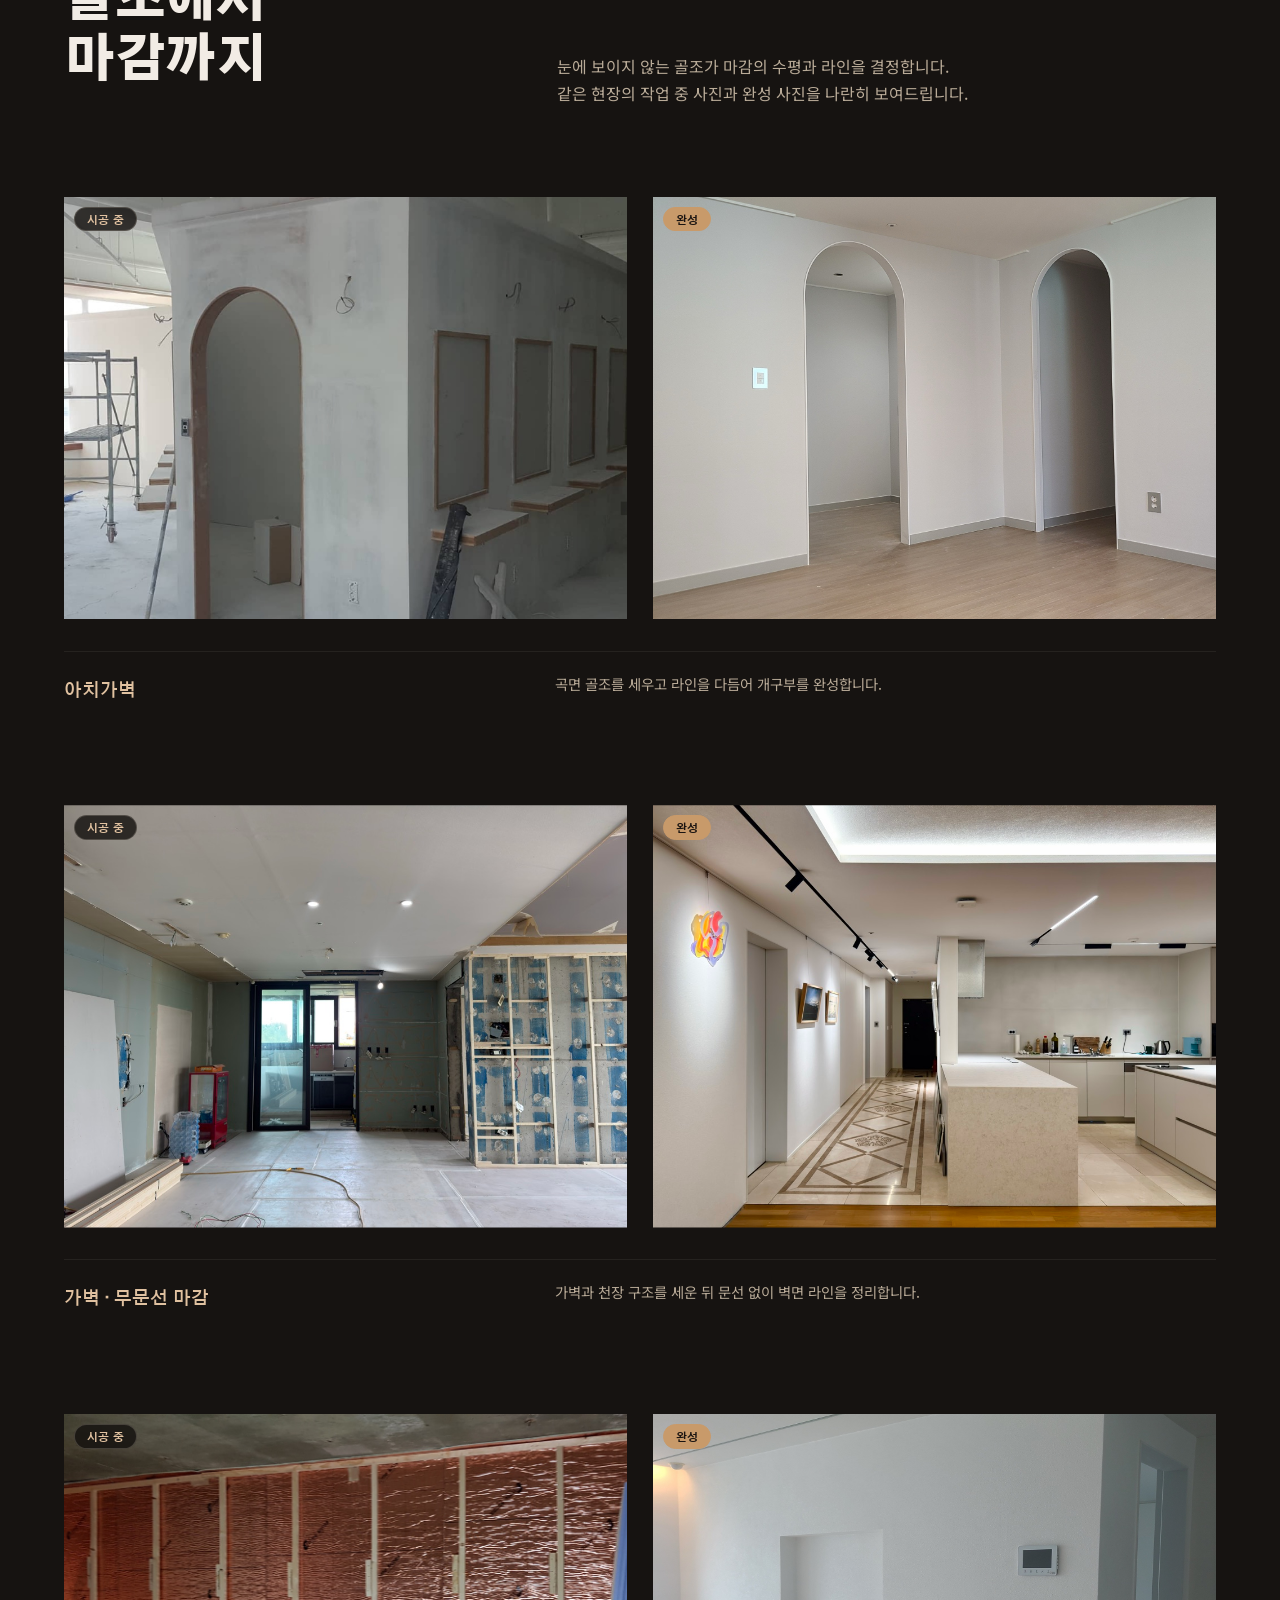
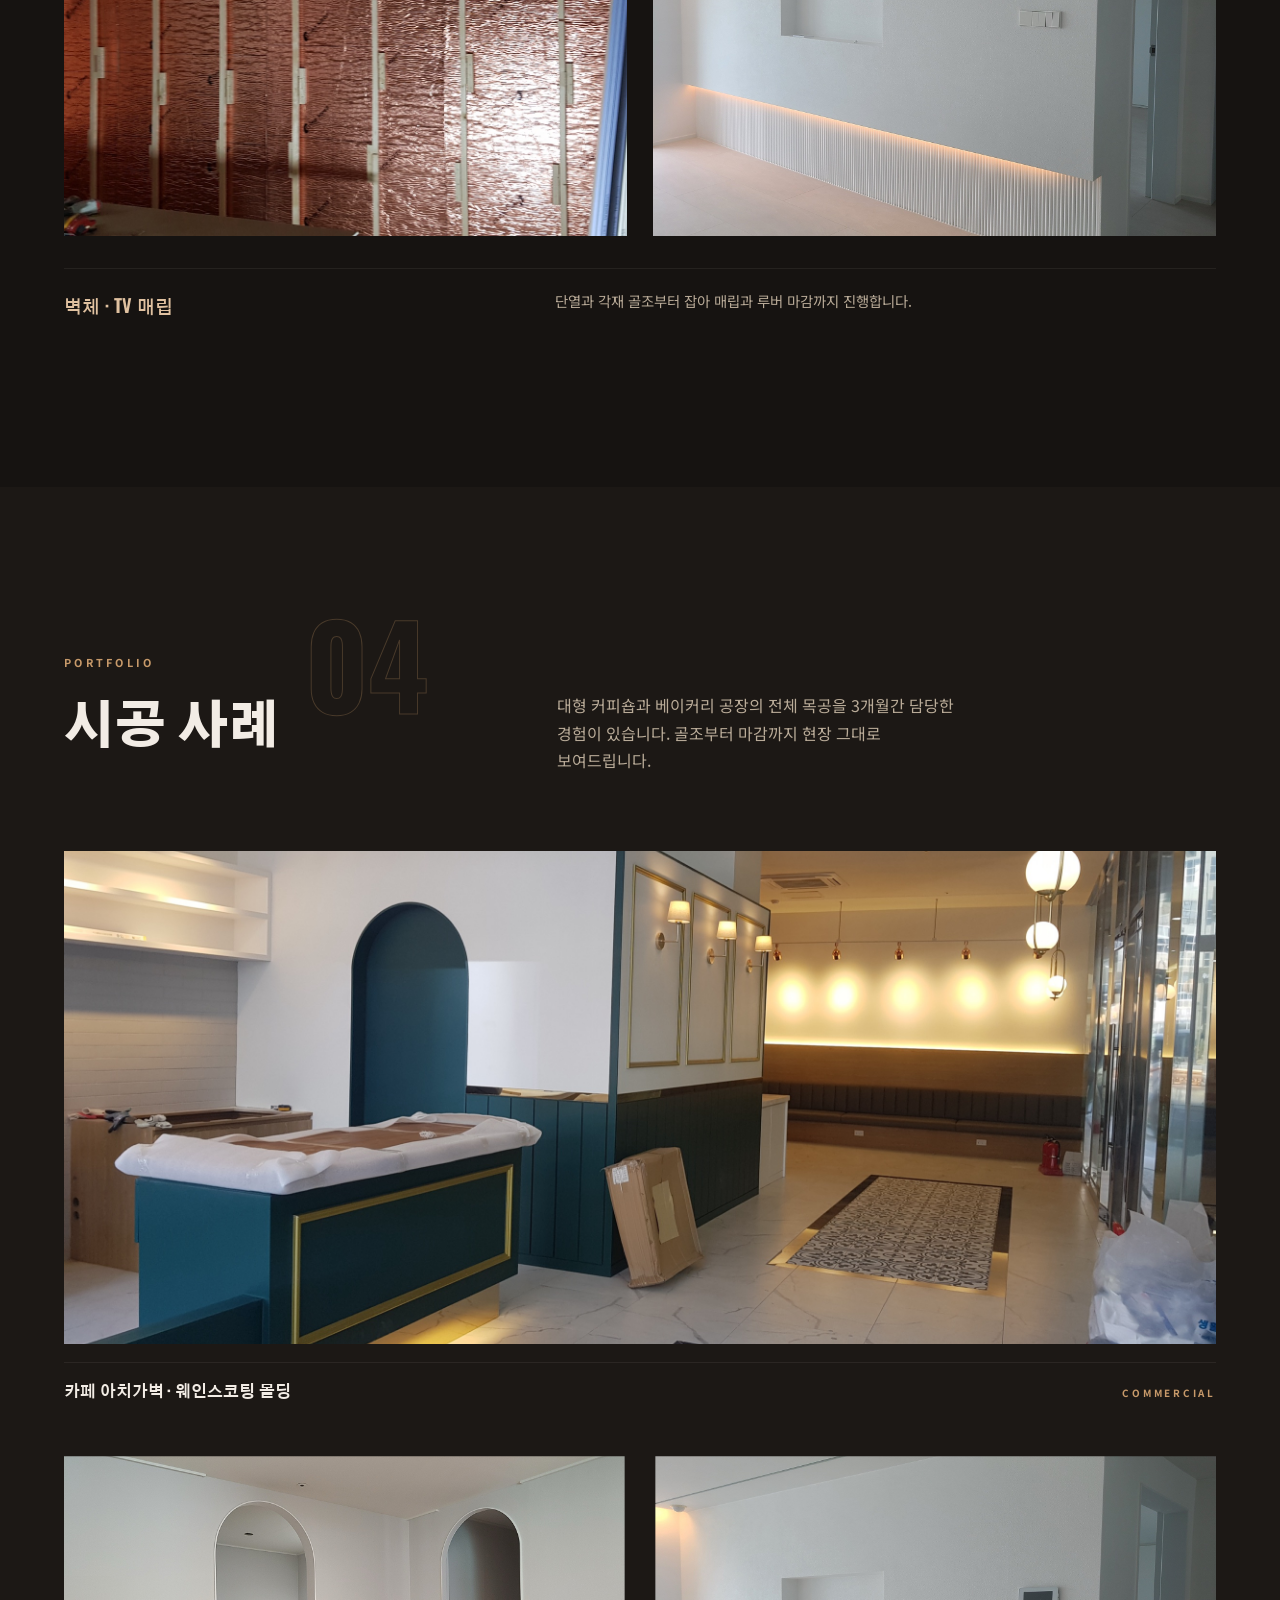
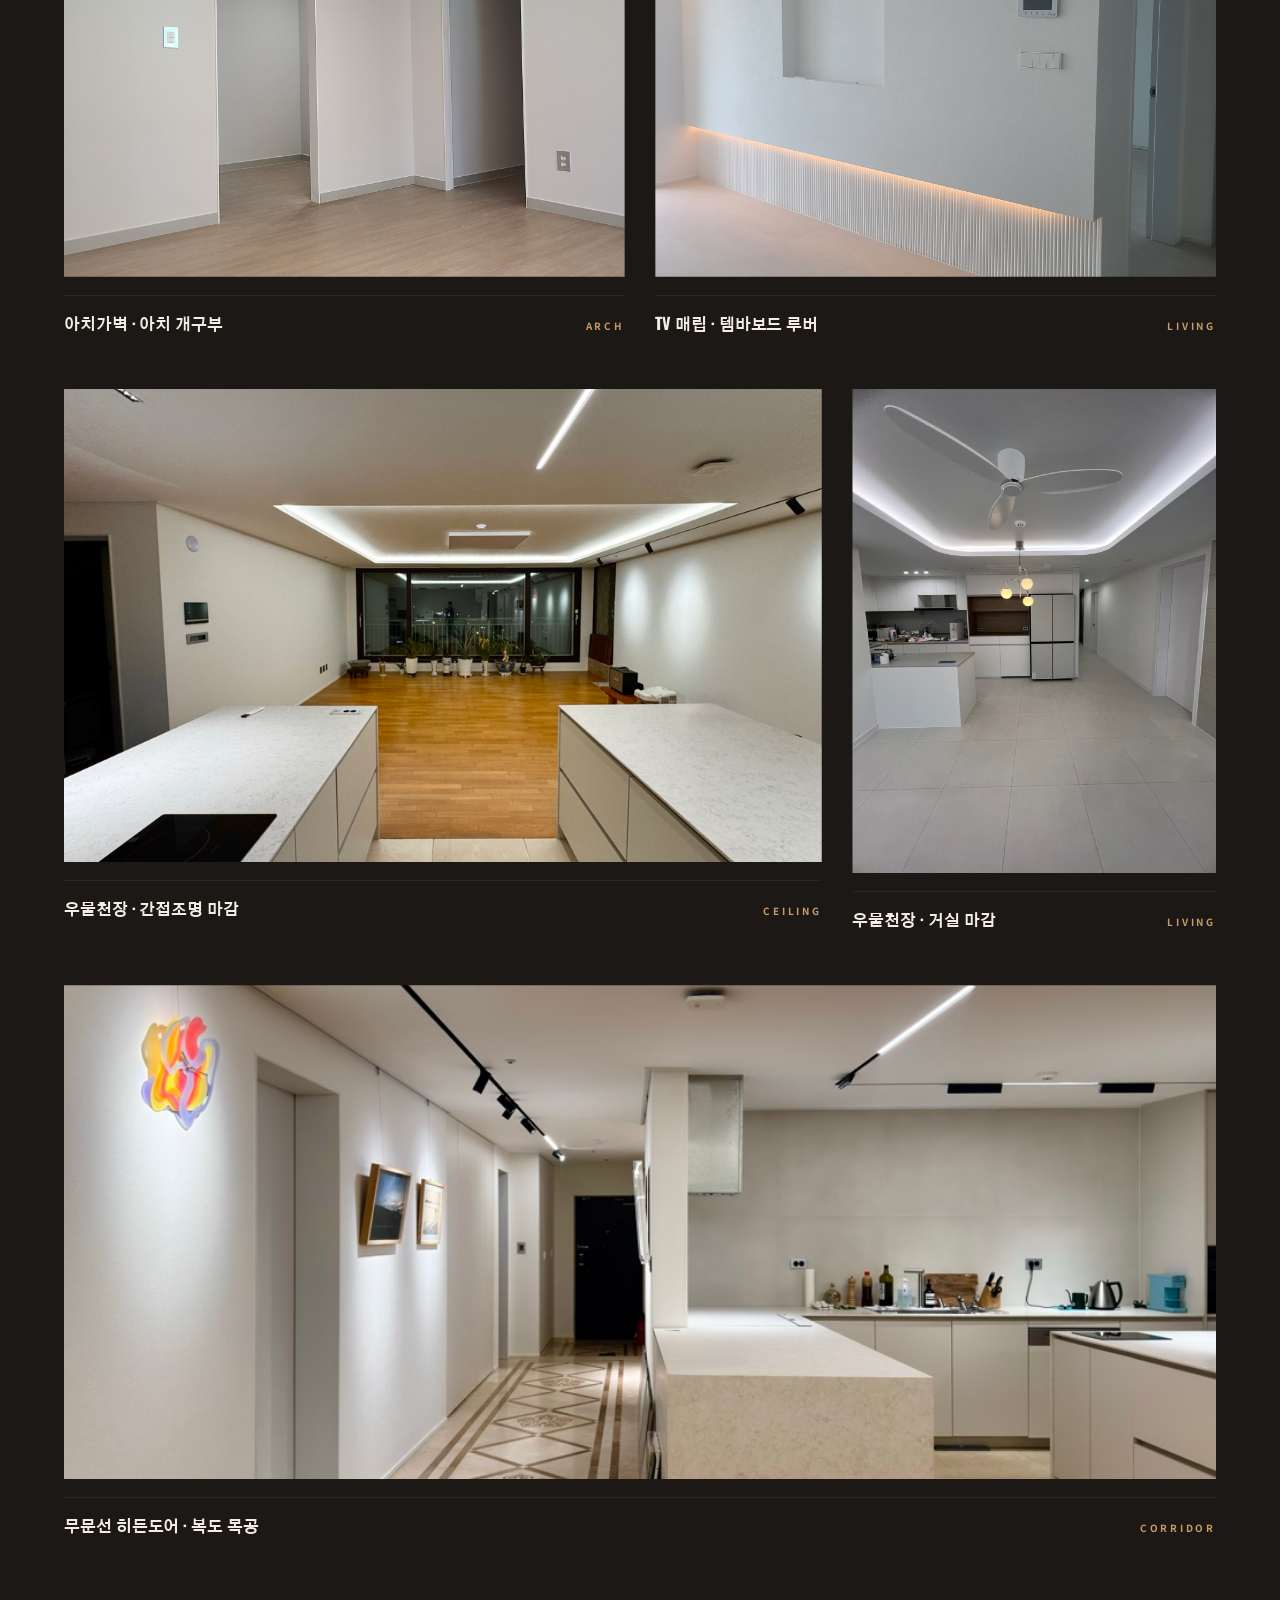
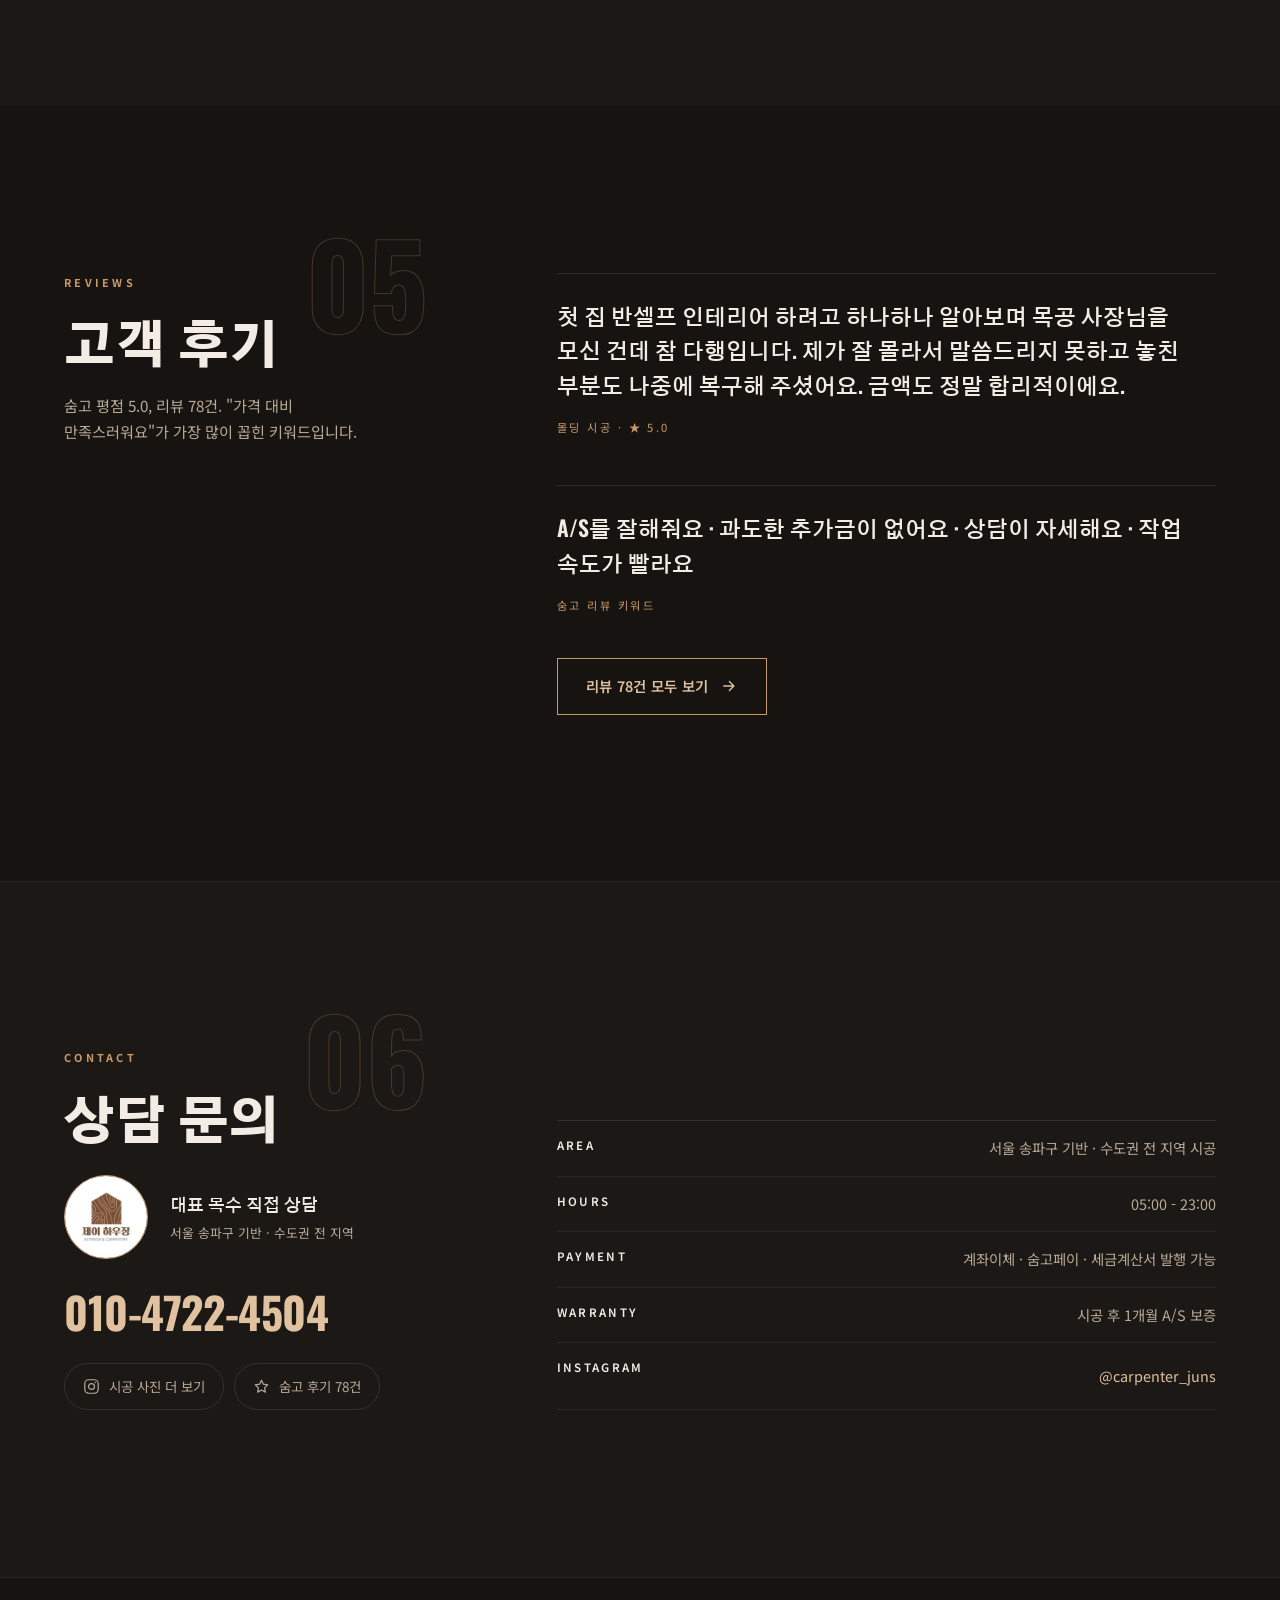
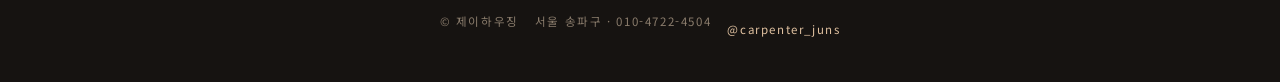
==== commit ab1f34d8: "fix: JSON-LD logo 를 래스터 이미지로 교체 구글 구조화 데이터의 logo 는 PNG·JPG 만 인식한다. SVG 를 넣어둬서 지식 패널 로고 후보로 잡히지 않았다." ====
--- a/index.html
+++ b/index.html
@@ -37,7 +37,7 @@
   "url": "https://j-housing.co.kr/",
   "telephone": "+82-10-4722-4504",
   "image": "https://j-housing.co.kr/assets/og-v7.jpg",
-  "logo": "https://j-housing.co.kr/assets/favicon.svg",
+  "logo": "https://j-housing.co.kr/assets/logo.png",
   "priceRange": "₩₩",
   "address": {
     "@type": "PostalAddress",
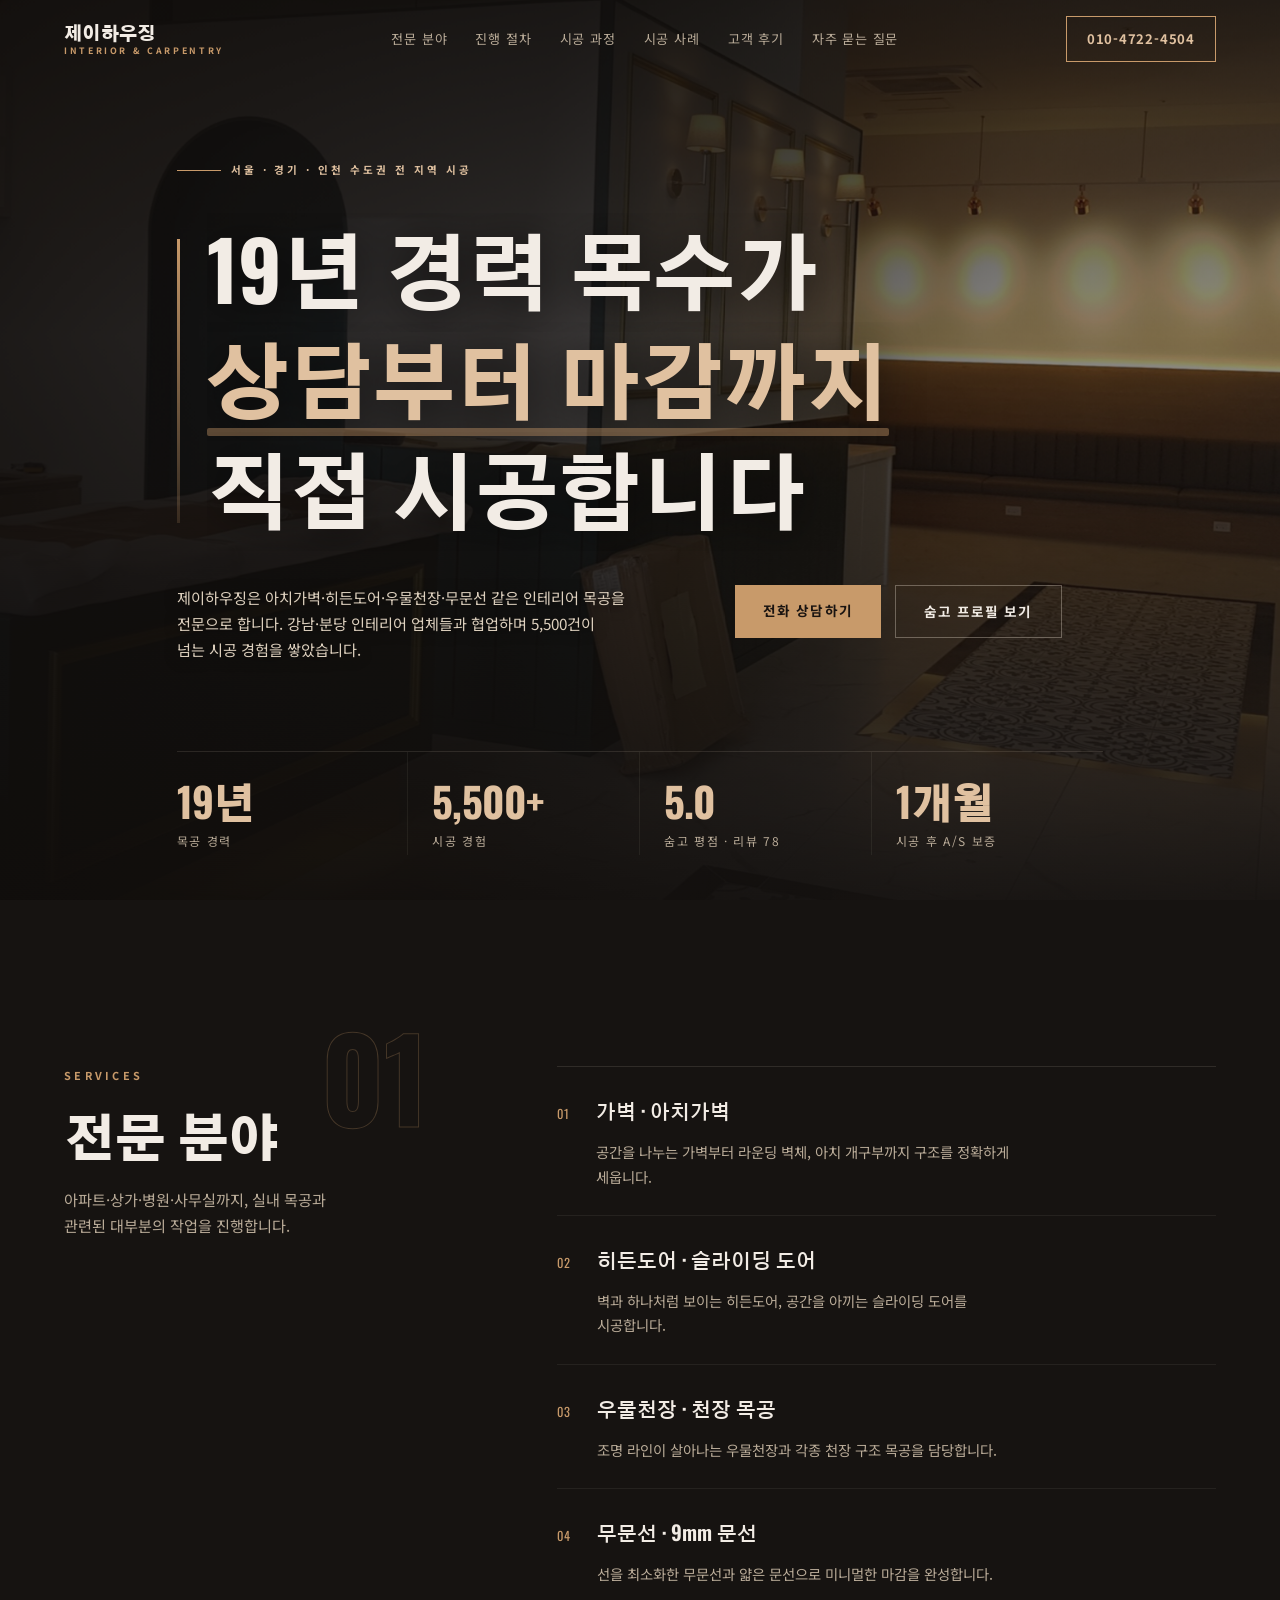
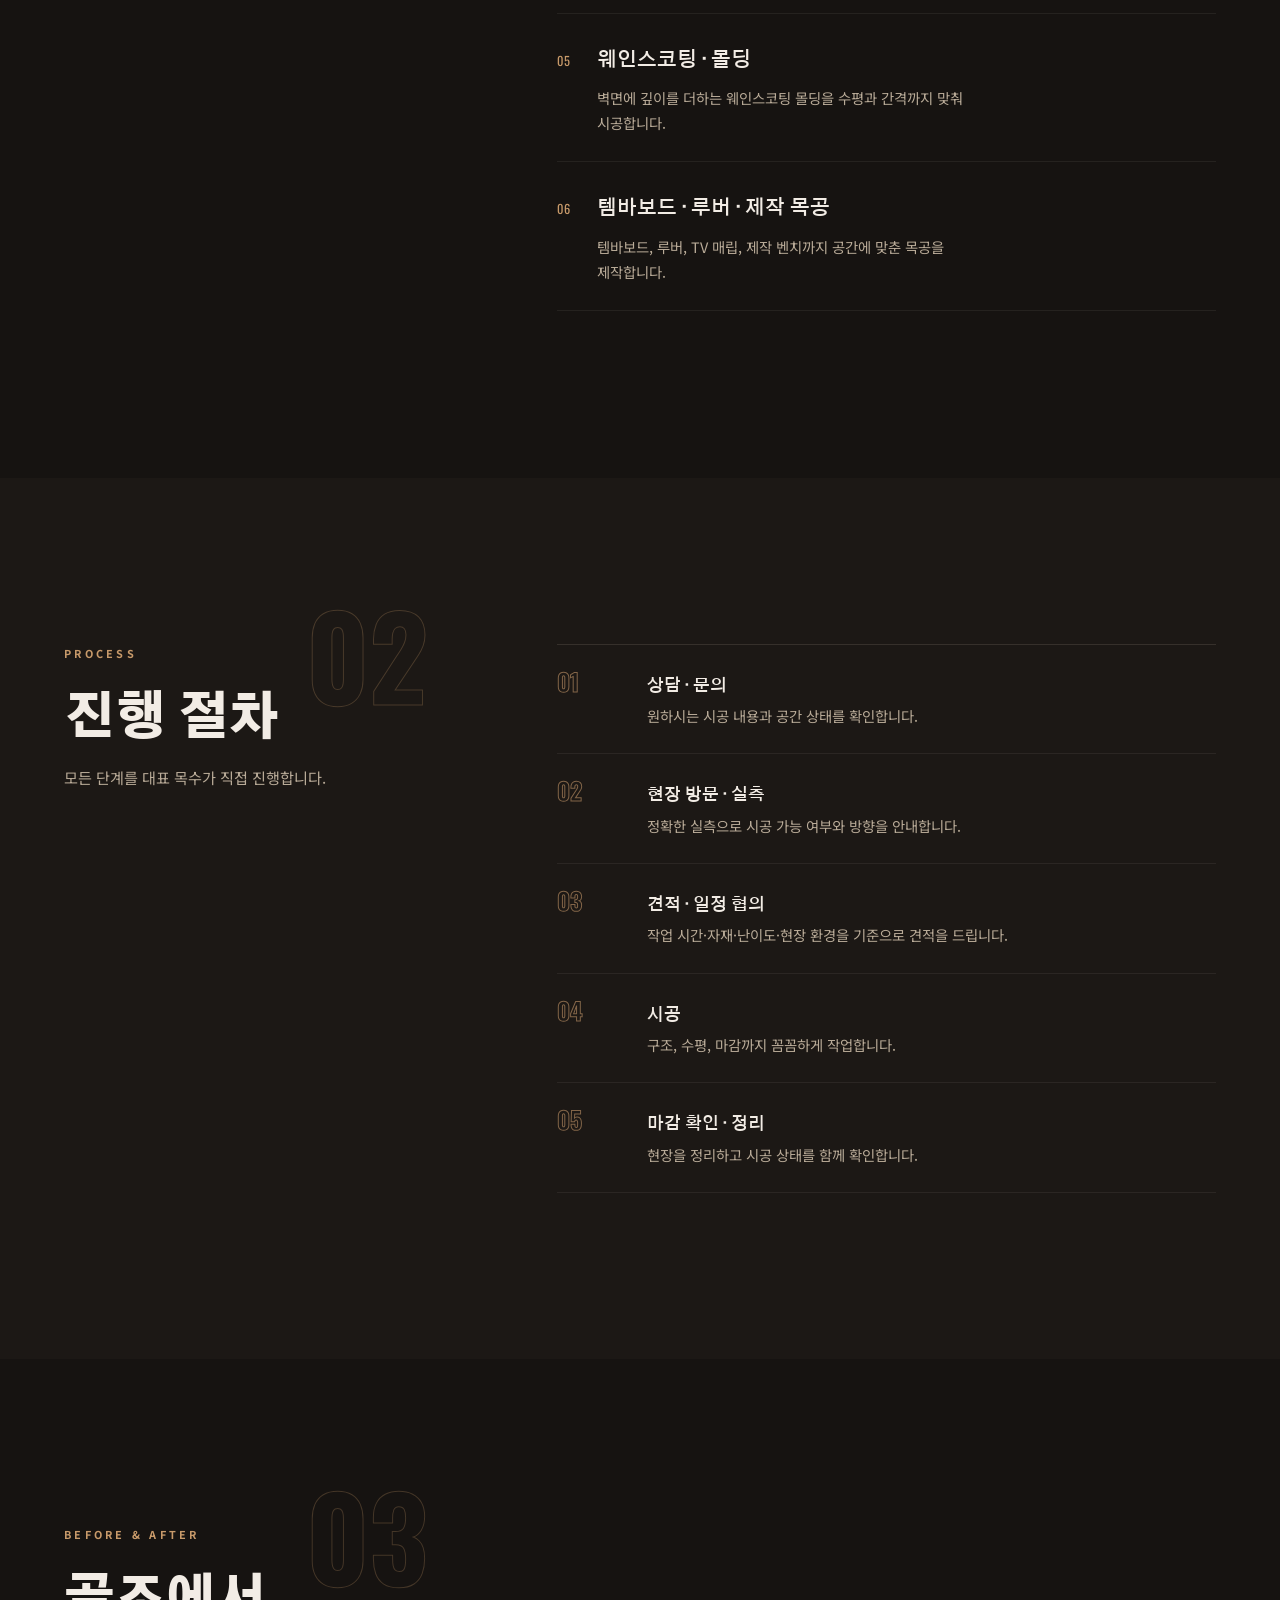
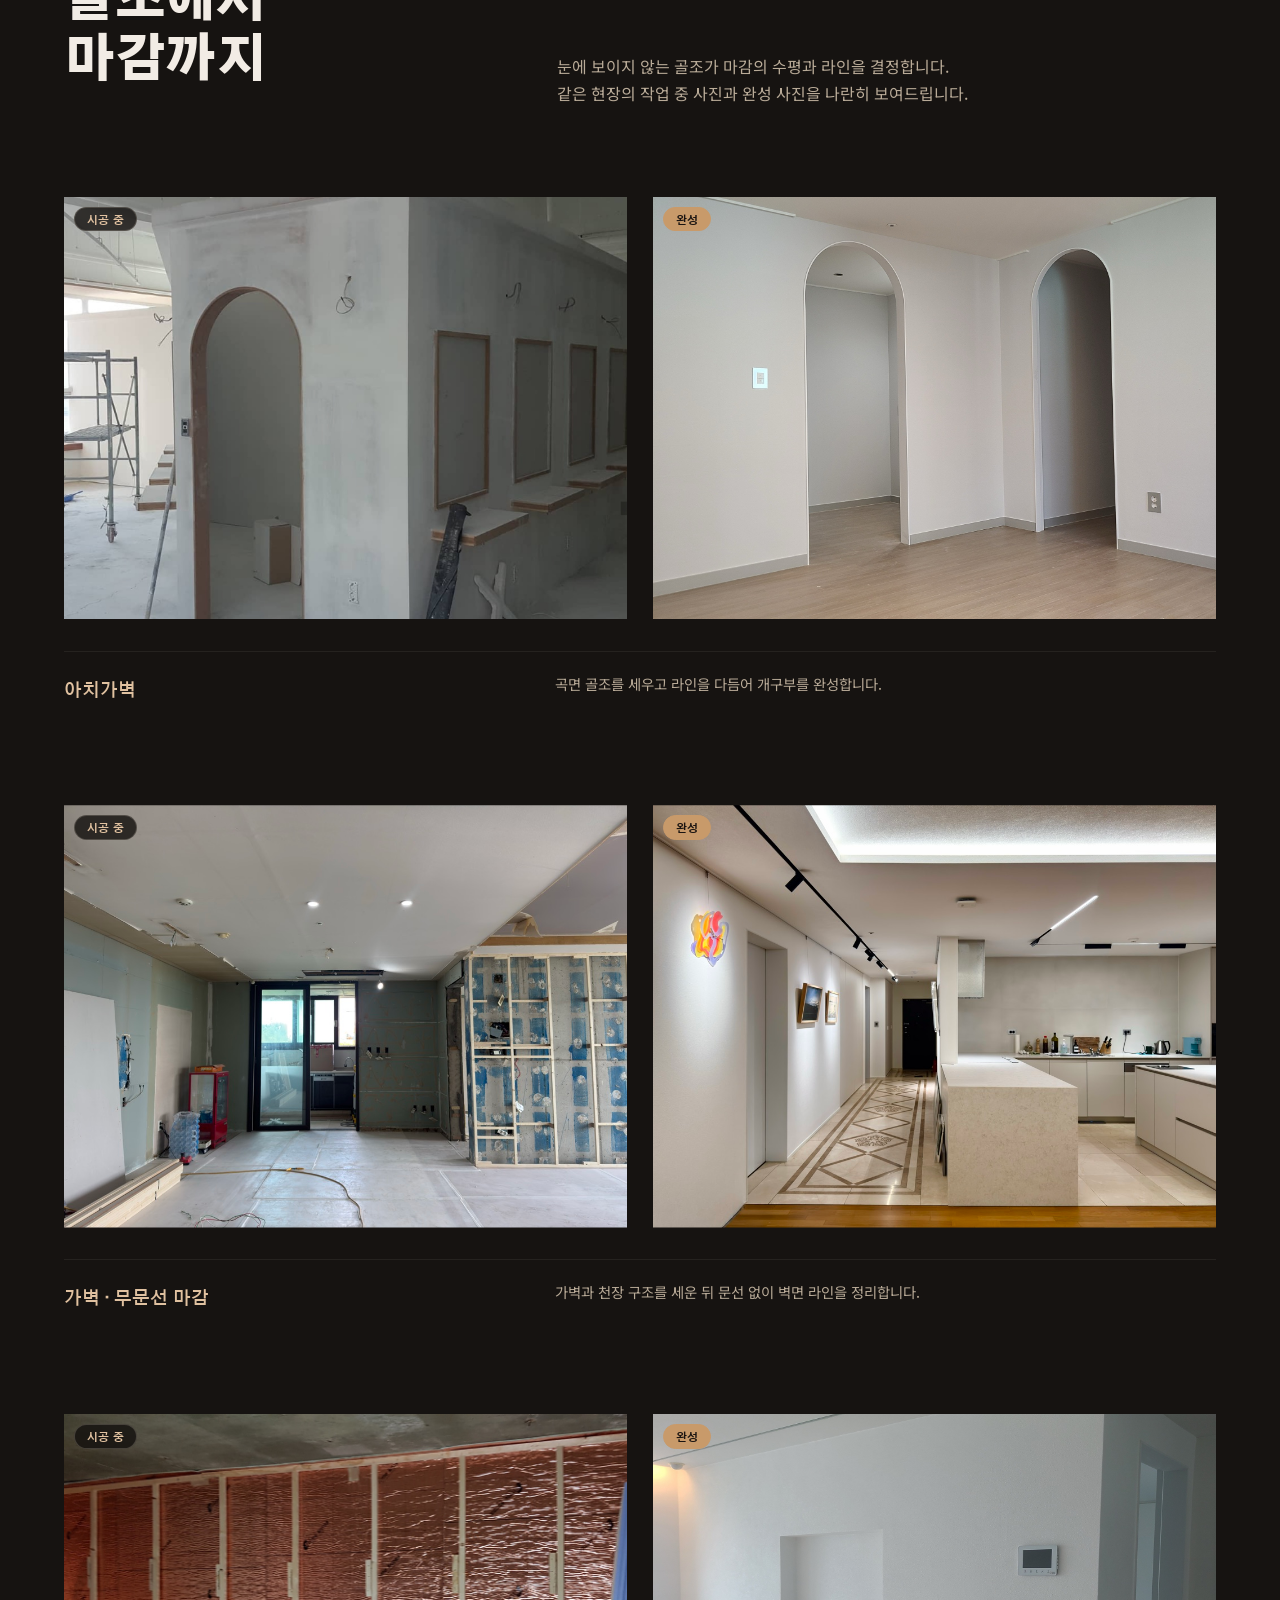
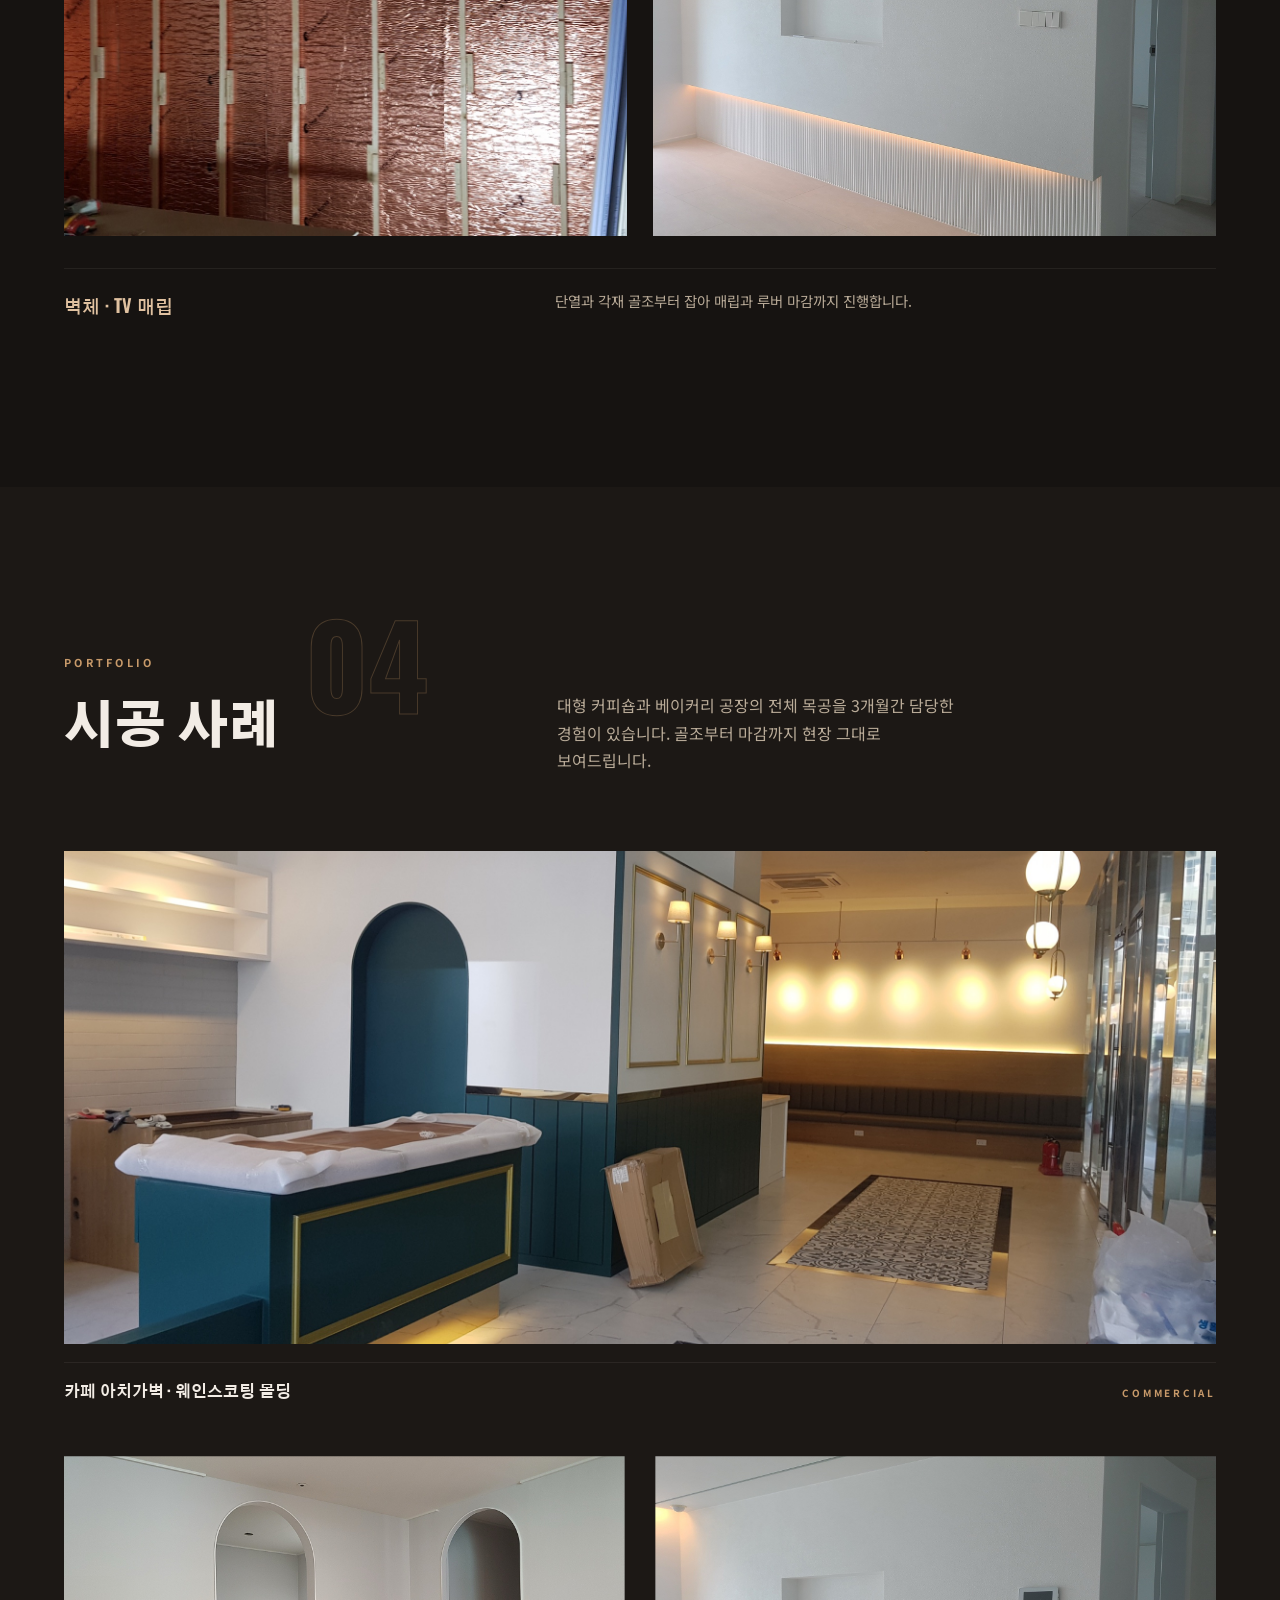
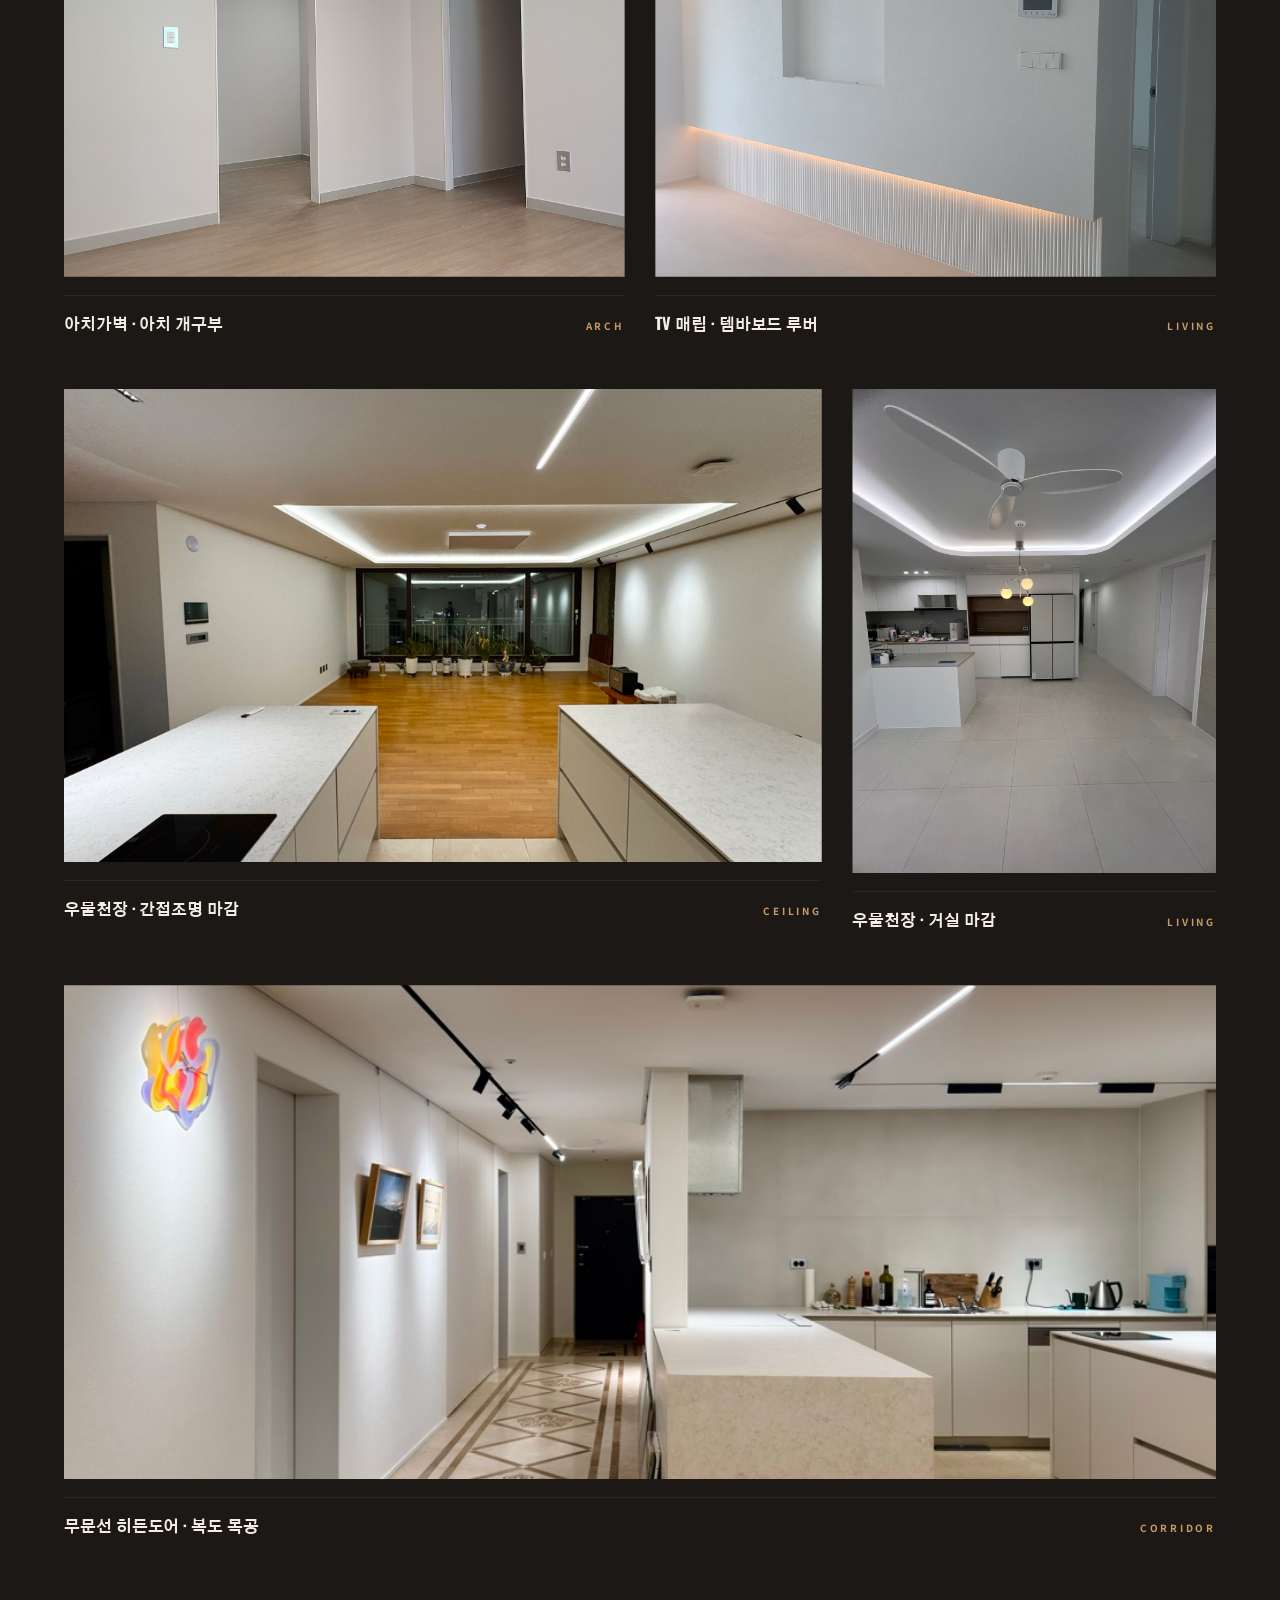
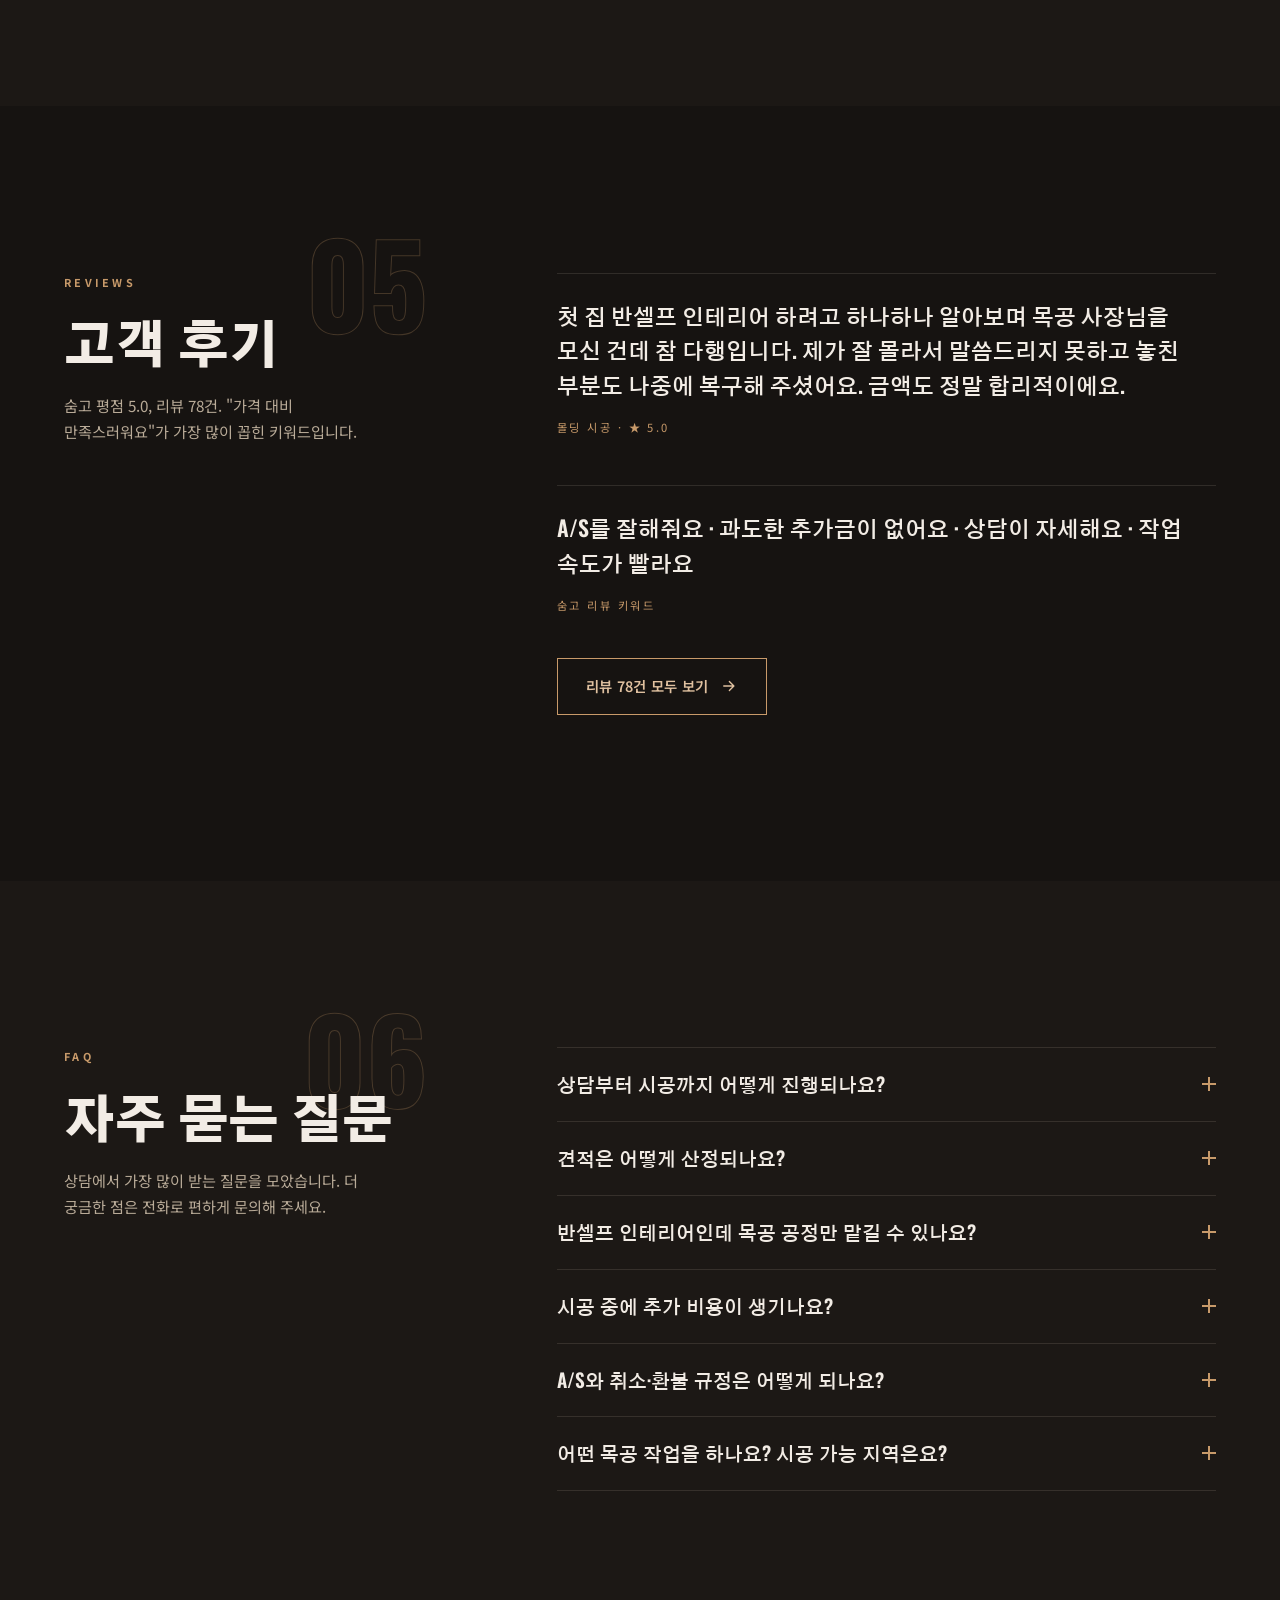
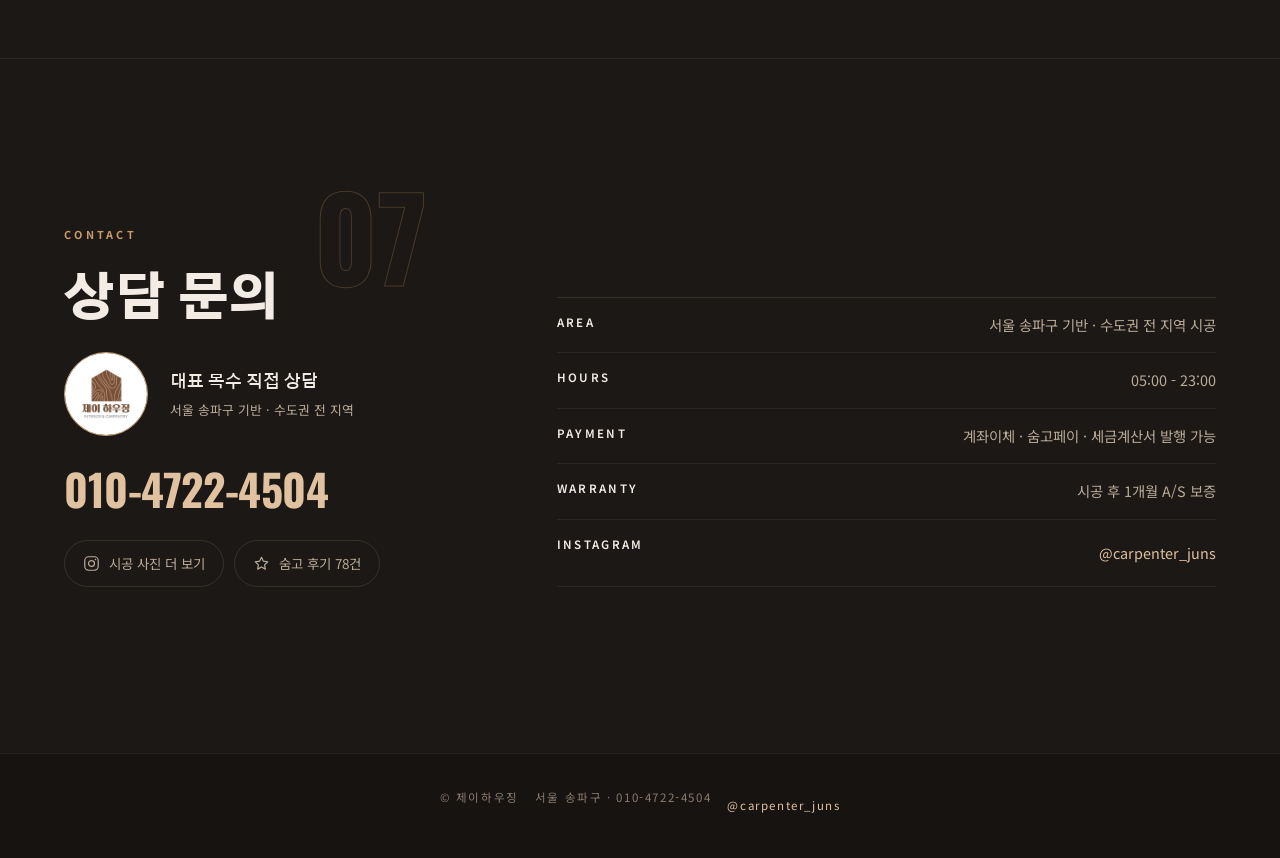
==== commit ea317cf2: "feat: 자주 묻는 질문 섹션과 FAQPage 구조화 데이터 추가 숨고 프로필의 질문답변과 리뷰에서 실제로 반복되는 질문을 뽑아 6개로 정리했다. 반셀프 인테리어 문의와 추가 비" ====
--- a/index.html
+++ b/index.html
@@ -80,6 +80,63 @@
   }
 }
 </script>
+<script type="application/ld+json">
+{
+  "@context": "https://schema.org",
+  "@type": "FAQPage",
+  "@id": "https://j-housing.co.kr/#faq",
+  "mainEntity": [
+    {
+      "@type": "Question",
+      "name": "상담부터 시공까지 어떻게 진행되나요?",
+      "acceptedAnswer": {
+        "@type": "Answer",
+        "text": "상담 및 문의 → 현장 방문·실측 → 견적 안내와 일정 협의 → 시공 → 마감 확인·정리 순으로 진행합니다. 현장을 직접 보고 실측한 뒤 시공 가능 여부와 작업 방향을 안내드립니다. 상담부터 시공까지 대표 목수가 직접 진행합니다."
+      }
+    },
+    {
+      "@type": "Question",
+      "name": "견적은 어떻게 산정되나요?",
+      "acceptedAnswer": {
+        "@type": "Answer",
+        "text": "작업 시간, 자재 비용, 기술 난이도, 현장 환경 네 가지를 기준으로 산정합니다. 전화만으로 정확한 금액을 말씀드리기는 어렵습니다. 현장을 확인한 뒤 확정 견적을 드립니다. 실측 없이 낮은 금액을 부르고 공사 중에 올리는 방식은 쓰지 않습니다."
+      }
+    },
+    {
+      "@type": "Question",
+      "name": "반셀프 인테리어인데 목공 공정만 맡길 수 있나요?",
+      "acceptedAnswer": {
+        "@type": "Answer",
+        "text": "가능합니다. 실제로 반셀프로 진행하시는 분들의 목공 공정을 많이 맡고 있습니다. 목공은 도배·전기·마루 같은 다른 공정과 순서가 맞물립니다. 인테리어가 처음이시면 공정 순서와 준비할 것도 함께 상담해 드립니다."
+      }
+    },
+    {
+      "@type": "Question",
+      "name": "시공 중에 추가 비용이 생기나요?",
+      "acceptedAnswer": {
+        "@type": "Answer",
+        "text": "현장을 실측하고 견적을 확정하기 때문에 시공 중 금액이 바뀌는 일은 거의 없습니다. 철거 후에야 드러나는 구조 문제처럼 미리 알 수 없는 상황이 생기면, 작업을 진행하기 전에 먼저 알려드리고 협의한 뒤에 처리합니다."
+      }
+    },
+    {
+      "@type": "Question",
+      "name": "A/S와 취소·환불 규정은 어떻게 되나요?",
+      "acceptedAnswer": {
+        "@type": "Answer",
+        "text": "시공 완료 후 1개월 동안 A/S를 보증합니다. 문제가 생기면 연락 주시면 확인하고 처리해 드립니다. 예약 취소와 환불은 작업 일정 기준 7일 전까지 가능합니다."
+      }
+    },
+    {
+      "@type": "Question",
+      "name": "어떤 목공 작업을 하나요? 시공 가능 지역은요?",
+      "acceptedAnswer": {
+        "@type": "Answer",
+        "text": "가벽, 아치가벽과 라운딩 벽체, 슬라이딩 도어와 히든도어, 무문선·9mm 문선, 우물천장과 천장 목공, 웨인스코팅 몰딩, 템바보드·루버, TV 매립과 제작 벤치까지 실내 목공 전반을 시공합니다. 아파트뿐 아니라 상가, 병원, 사무실 같은 상업 공간도 진행합니다. 서울·경기·인천 수도권 전 지역에서 시공합니다."
+      }
+    }
+  ]
+}
+</script>
 <link rel="preconnect" href="https://fonts.googleapis.com" />
 <link rel="preconnect" href="https://fonts.gstatic.com" crossorigin />
 <link href="https://fonts.googleapis.com/css2?family=Gothic+A1:wght@500;700;800;900&family=Oswald:wght@500;600;700&family=Noto+Sans+KR:wght@300;400;500;700&display=swap" rel="stylesheet" />
@@ -260,6 +317,25 @@
   blockquote p{font-family:var(--display);font-weight:600;font-size:clamp(1.05rem,1.7vw,1.45rem);line-height:1.6;color:var(--ink)}
   blockquote footer{margin-top:16px;font-size:.7rem;letter-spacing:.22em;color:var(--wood)}
 
+  /* ---------- FAQ ---------- */
+  .faq{display:grid}
+  .faq details{border-top:1px solid var(--line)}
+  .faq details:last-child{border-bottom:1px solid var(--line)}
+  .faq summary{display:flex;align-items:flex-start;justify-content:space-between;gap:20px;padding:22px 0;
+    font-family:var(--display);font-weight:600;font-size:clamp(1rem,1.5vw,1.2rem);line-height:1.5;color:var(--ink);
+    list-style:none;transition:color .3s var(--ease)}
+  .faq summary::-webkit-details-marker{display:none}
+  .faq summary:hover{color:var(--wood-light)}
+  /* +/− 는 글자가 아니라 두 개의 선으로 그린다. 폰트에 따라 기호 높이가 달라지는 문제가 없다. */
+  .faq summary i{position:relative;flex:none;width:14px;height:14px;margin-top:.36em}
+  .faq summary i::before,.faq summary i::after{content:"";position:absolute;left:0;top:6px;width:14px;height:2px;background:var(--wood)}
+  .faq summary i::after{transform:rotate(90deg);transition:transform .35s var(--ease)}
+  .faq details[open] summary i::after{transform:rotate(0deg)}
+  .faq details[open] summary{color:var(--wood-light)}
+  .faq .a{padding:0 0 26px;color:var(--ink-dim);font-size:.94rem;line-height:1.85;max-width:62ch}
+  .faq .a p + p{margin-top:12px}
+  .faq .a b{color:var(--ink);font-weight:500}
+
   /* ---------- CONTACT ---------- */
   .contact{background:var(--bg2);border-top:1px solid var(--line-soft)}
   .contact .who{display:flex;gap:22px;align-items:center;margin-bottom:28px}
@@ -387,6 +463,7 @@
       <li><a href="#before-after">시공 과정</a></li>
       <li><a href="#portfolio">시공 사례</a></li>
       <li><a href="#reviews">고객 후기</a></li>
+      <li><a href="#faq">자주 묻는 질문</a></li>
     </ul>
     <a class="call" href="tel:01047224504">010-4722-4504</a>
     <label class="burger" for="mnav" aria-label="메뉴 열기"><span></span></label>
@@ -398,6 +475,7 @@
       <li><a href="#before-after">시공 과정</a></li>
       <li><a href="#portfolio">시공 사례</a></li>
       <li><a href="#reviews">고객 후기</a></li>
+      <li><a href="#faq">자주 묻는 질문</a></li>
       <li><a class="mcall" href="tel:01047224504">010-4722-4504</a></li>
     </ul>
   </nav>
@@ -581,10 +659,74 @@
   </div>
 </section>
 
+<section id="faq" style="background:var(--bg2)">
+  <div class="wrap g12">
+    <div class="sec-head reveal">
+      <div class="sec-num" aria-hidden="true">06</div>
+      <div class="eyebrow">FAQ</div>
+      <h2>자주 묻는 질문</h2>
+      <p class="lead">상담에서 가장 많이 받는 질문을 모았습니다. 더 궁금한 점은 전화로 편하게 문의해 주세요.</p>
+    </div>
+    <div class="sec-body">
+      <div class="faq reveal">
+
+        <details>
+          <summary>상담부터 시공까지 어떻게 진행되나요?<i aria-hidden="true"></i></summary>
+          <div class="a">
+            <p>상담 및 문의 → 현장 방문·실측 → 견적 안내와 일정 협의 → 시공 → 마감 확인·정리 순으로 진행합니다.</p>
+            <p>현장을 직접 보고 실측한 뒤 시공 가능 여부와 작업 방향을 안내드립니다. <b>상담부터 시공까지 대표 목수가 직접 진행합니다.</b></p>
+          </div>
+        </details>
+
+        <details>
+          <summary>견적은 어떻게 산정되나요?<i aria-hidden="true"></i></summary>
+          <div class="a">
+            <p>작업 시간, 자재 비용, 기술 난이도, 현장 환경 네 가지를 기준으로 산정합니다.</p>
+            <p>전화만으로 정확한 금액을 말씀드리기는 어렵습니다. <b>현장을 확인한 뒤 확정 견적을 드립니다.</b> 실측 없이 낮은 금액을 부르고 공사 중에 올리는 방식은 쓰지 않습니다.</p>
+          </div>
+        </details>
+
+        <details>
+          <summary>반셀프 인테리어인데 목공 공정만 맡길 수 있나요?<i aria-hidden="true"></i></summary>
+          <div class="a">
+            <p>가능합니다. 실제로 반셀프로 진행하시는 분들의 목공 공정을 많이 맡고 있습니다.</p>
+            <p>목공은 도배·전기·마루 같은 다른 공정과 순서가 맞물립니다. 인테리어가 처음이시면 <b>공정 순서와 준비할 것도 함께 상담해 드립니다.</b></p>
+          </div>
+        </details>
+
+        <details>
+          <summary>시공 중에 추가 비용이 생기나요?<i aria-hidden="true"></i></summary>
+          <div class="a">
+            <p>현장을 실측하고 견적을 확정하기 때문에 시공 중 금액이 바뀌는 일은 거의 없습니다.</p>
+            <p>철거 후에야 드러나는 구조 문제처럼 미리 알 수 없는 상황이 생기면, <b>작업을 진행하기 전에 먼저 알려드리고 협의한 뒤에 처리합니다.</b></p>
+          </div>
+        </details>
+
+        <details>
+          <summary>A/S와 취소·환불 규정은 어떻게 되나요?<i aria-hidden="true"></i></summary>
+          <div class="a">
+            <p><b>시공 완료 후 1개월 동안 A/S를 보증합니다.</b> 문제가 생기면 연락 주시면 확인하고 처리해 드립니다.</p>
+            <p>예약 취소와 환불은 작업 일정 기준 7일 전까지 가능합니다.</p>
+          </div>
+        </details>
+
+        <details>
+          <summary>어떤 목공 작업을 하나요? 시공 가능 지역은요?<i aria-hidden="true"></i></summary>
+          <div class="a">
+            <p>가벽, 아치가벽과 라운딩 벽체, 슬라이딩 도어와 히든도어, 무문선·9mm 문선, 우물천장과 천장 목공, 웨인스코팅 몰딩, 템바보드·루버, TV 매립과 제작 벤치까지 실내 목공 전반을 시공합니다.</p>
+            <p>아파트뿐 아니라 상가, 병원, 사무실 같은 상업 공간도 진행합니다. <b>서울·경기·인천 수도권 전 지역</b>에서 시공합니다.</p>
+          </div>
+        </details>
+
+      </div>
+    </div>
+  </div>
+</section>
+
 <section class="contact">
   <div class="wrap g12">
     <div class="sec-head reveal">
-      <div class="sec-num" aria-hidden="true">06</div>
+      <div class="sec-num" aria-hidden="true">07</div>
       <div class="eyebrow">Contact</div>
       <h2>상담 문의</h2>
       <div class="who" style="margin-top:28px">
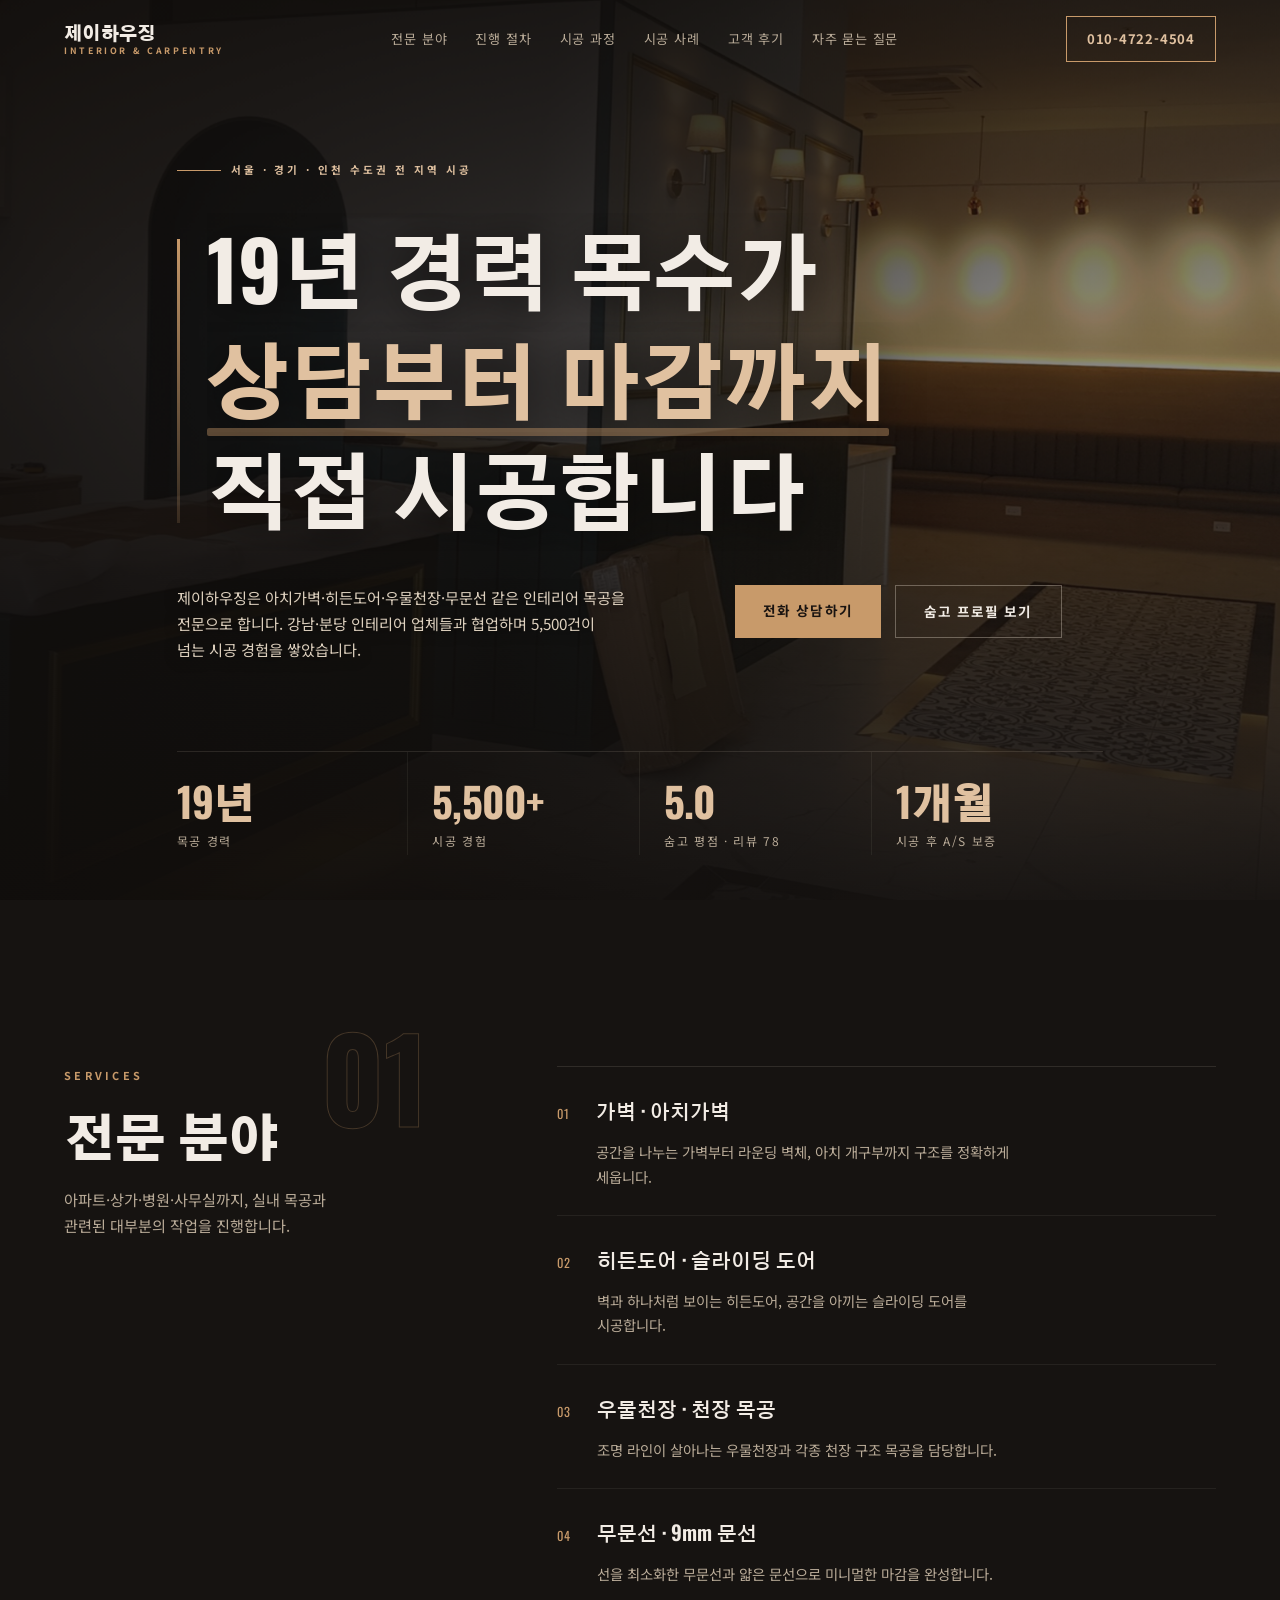
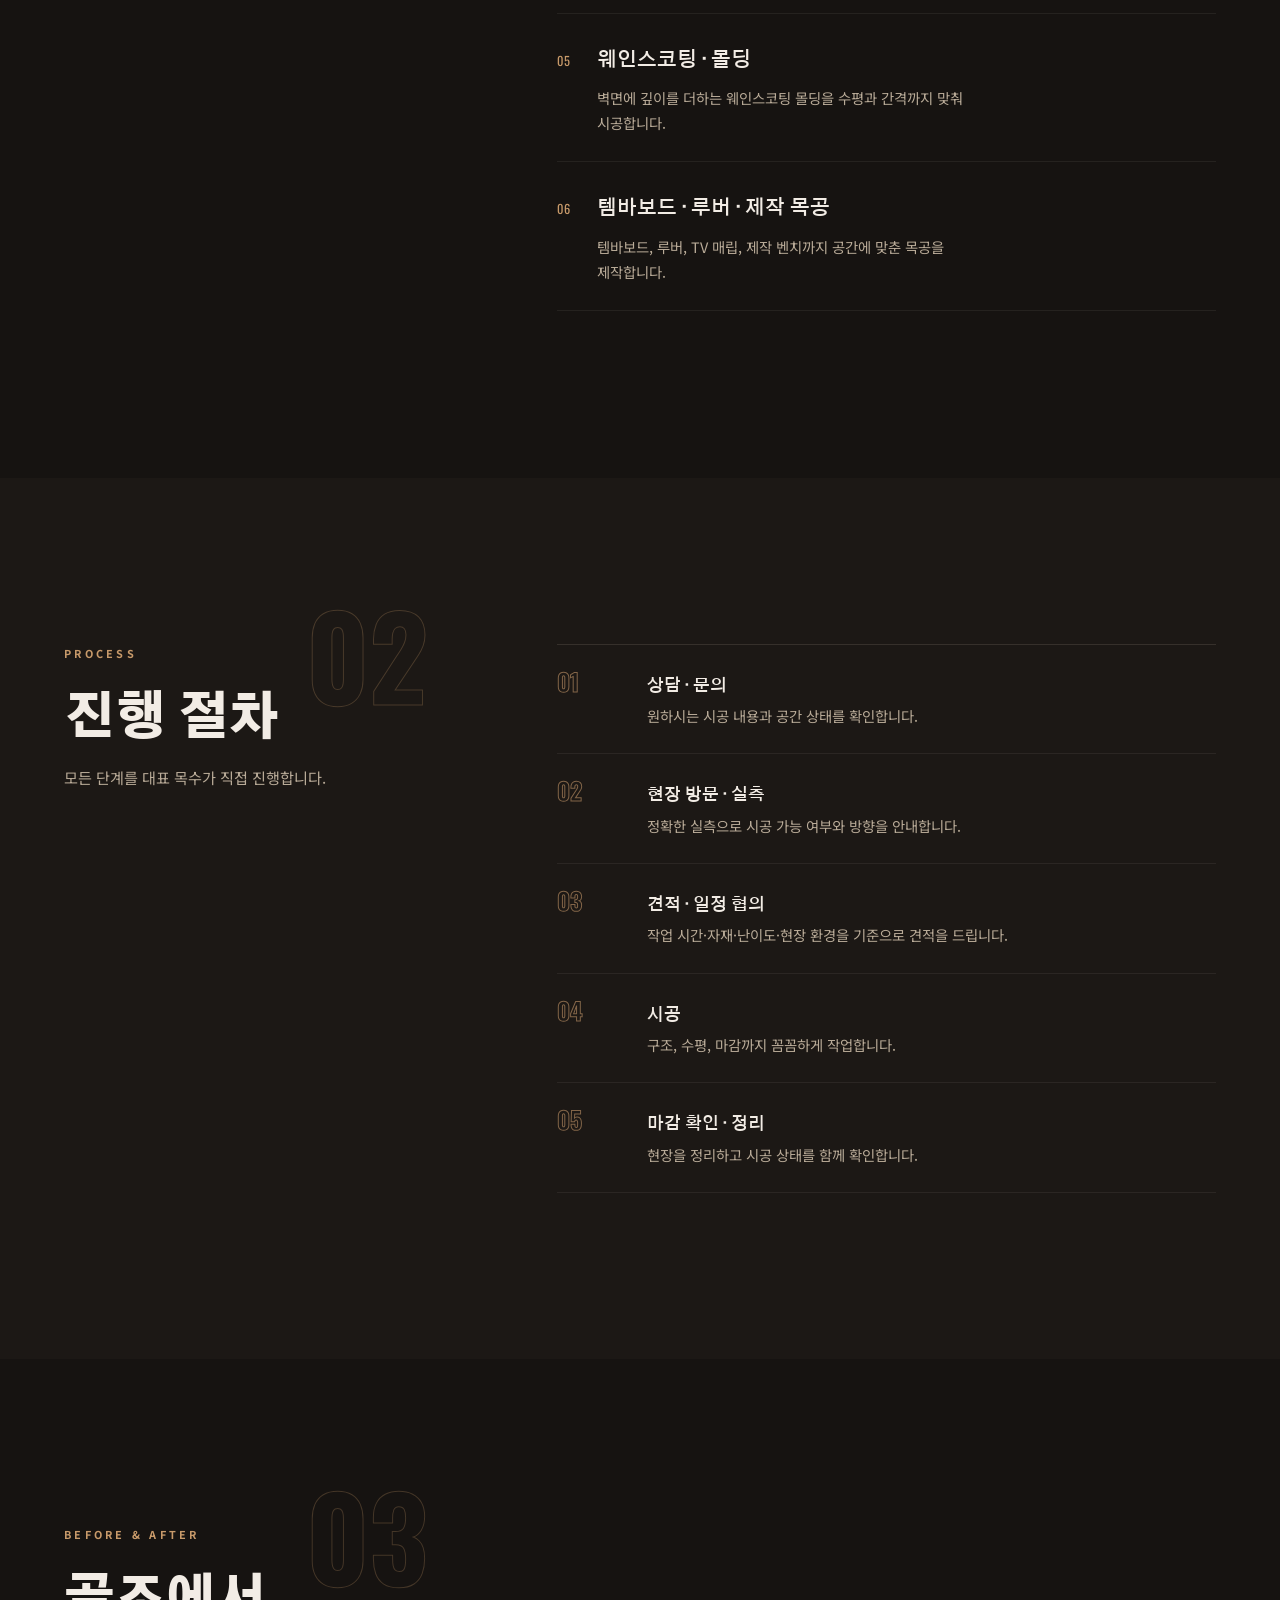
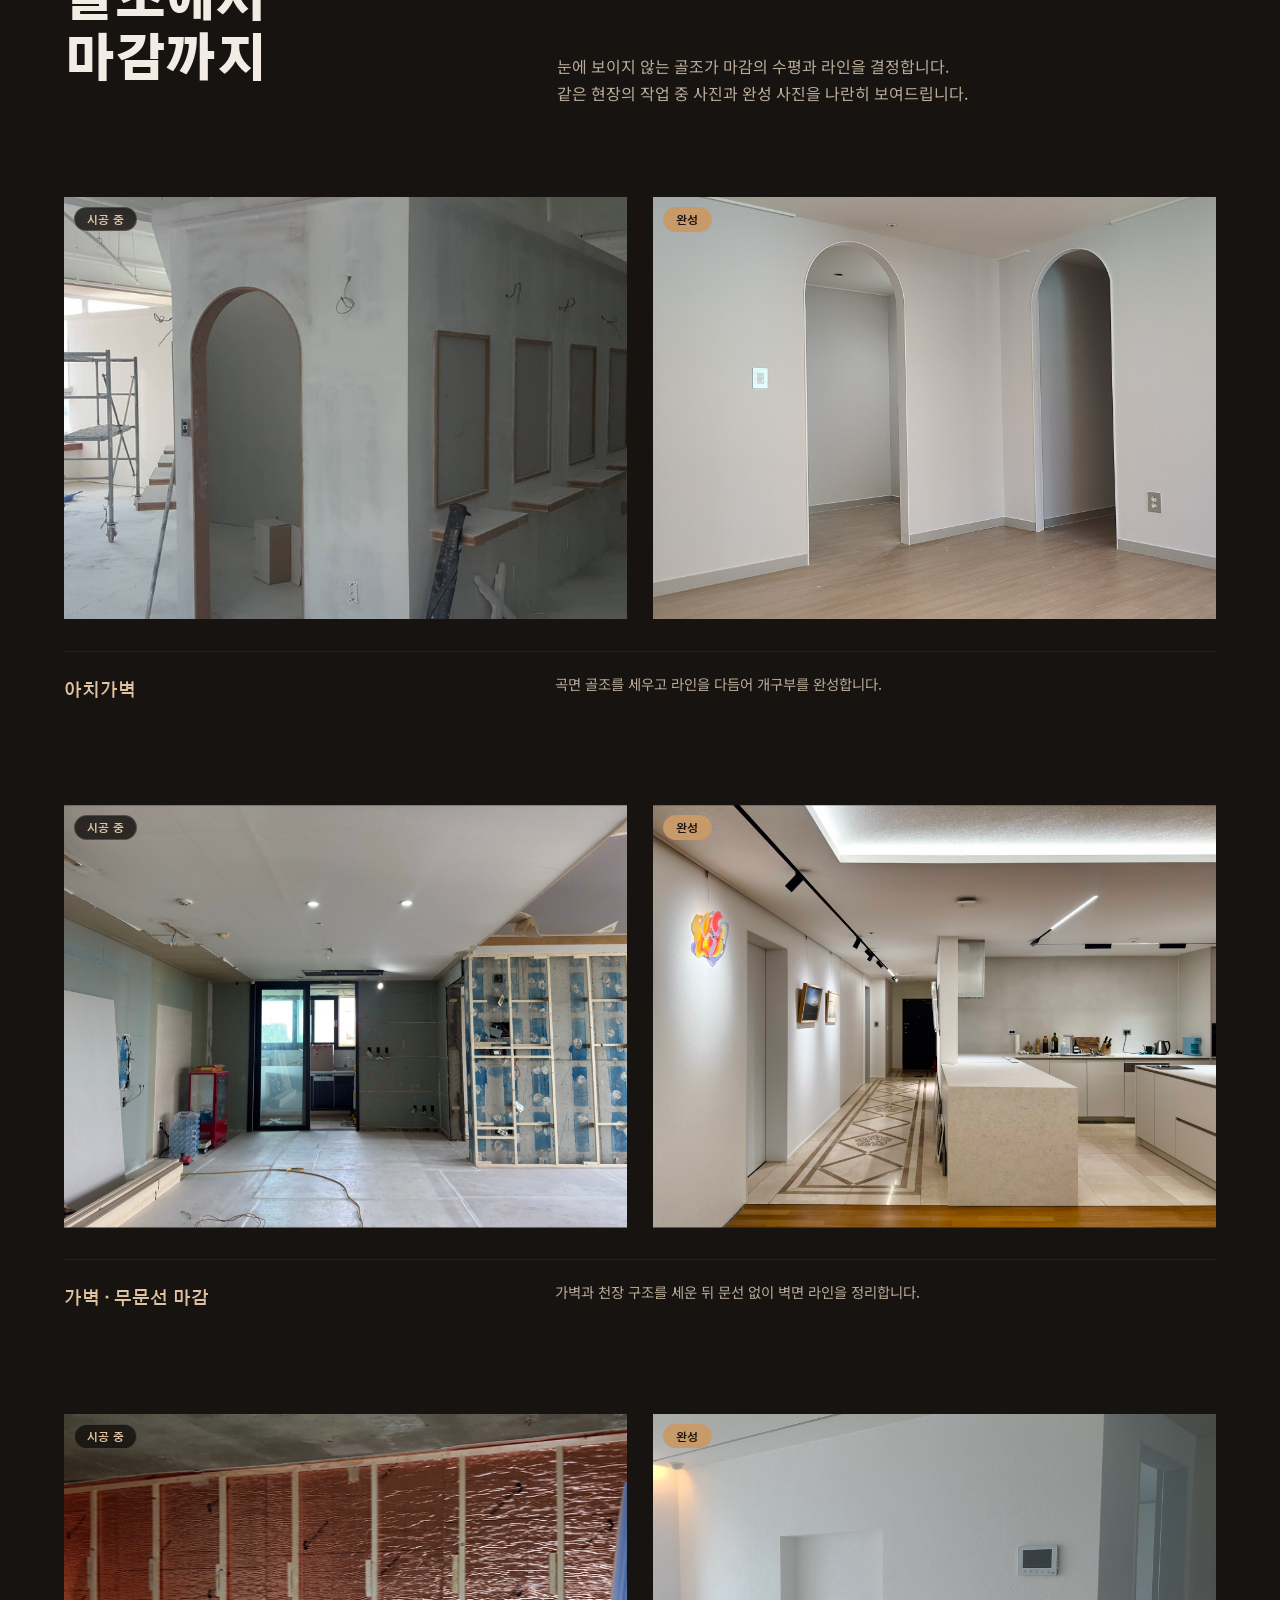
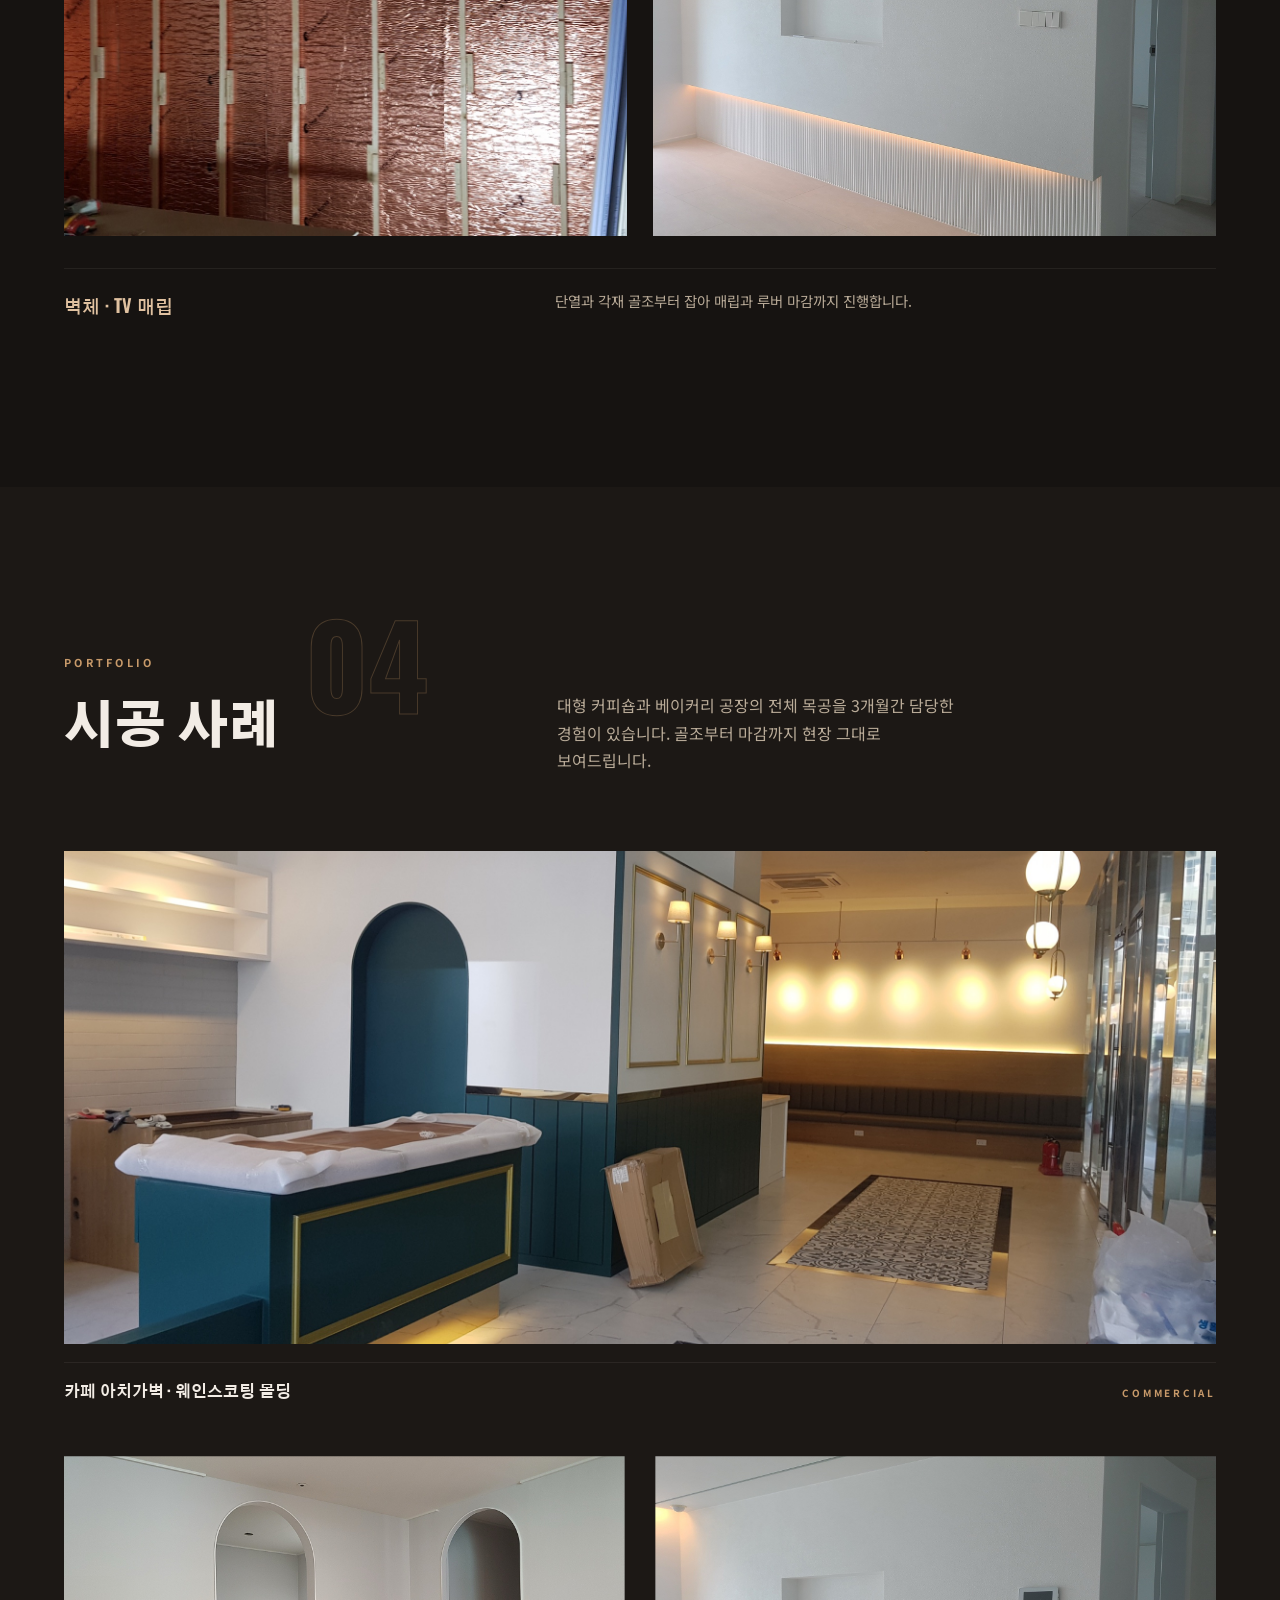
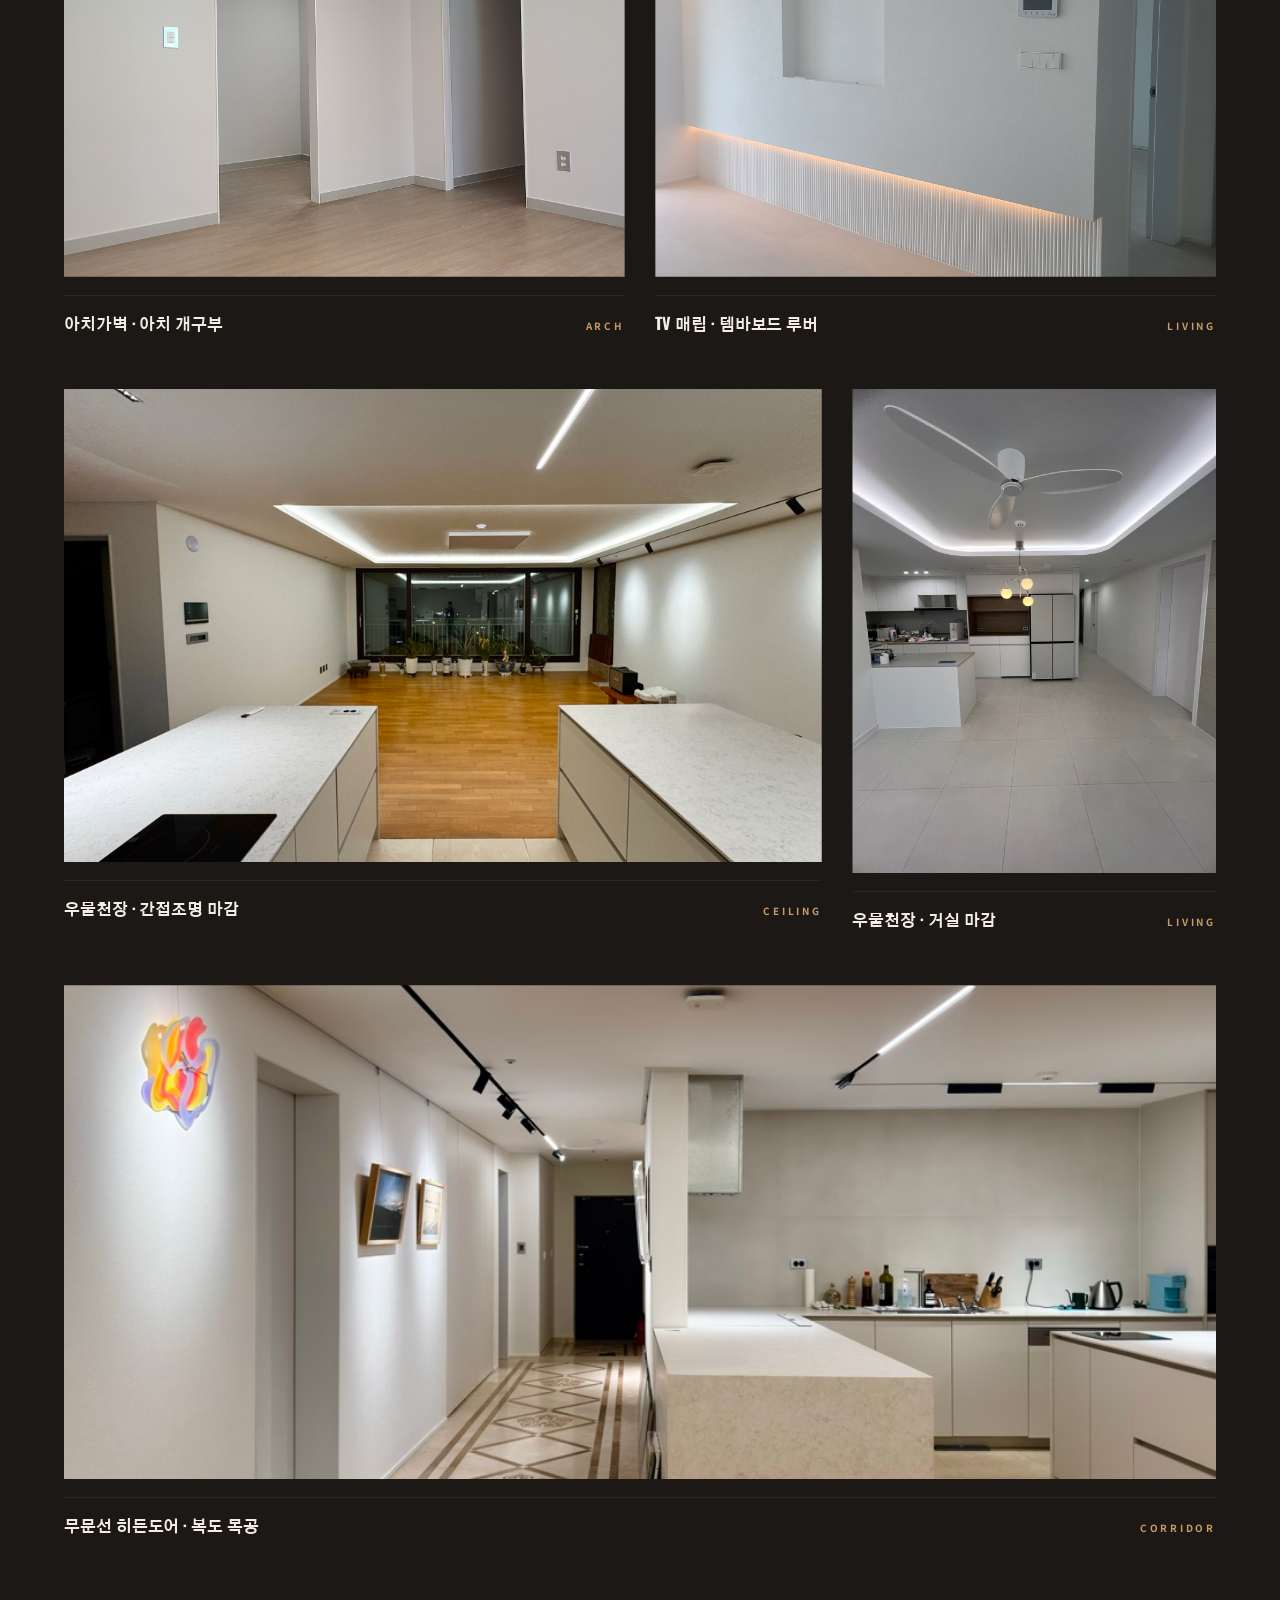
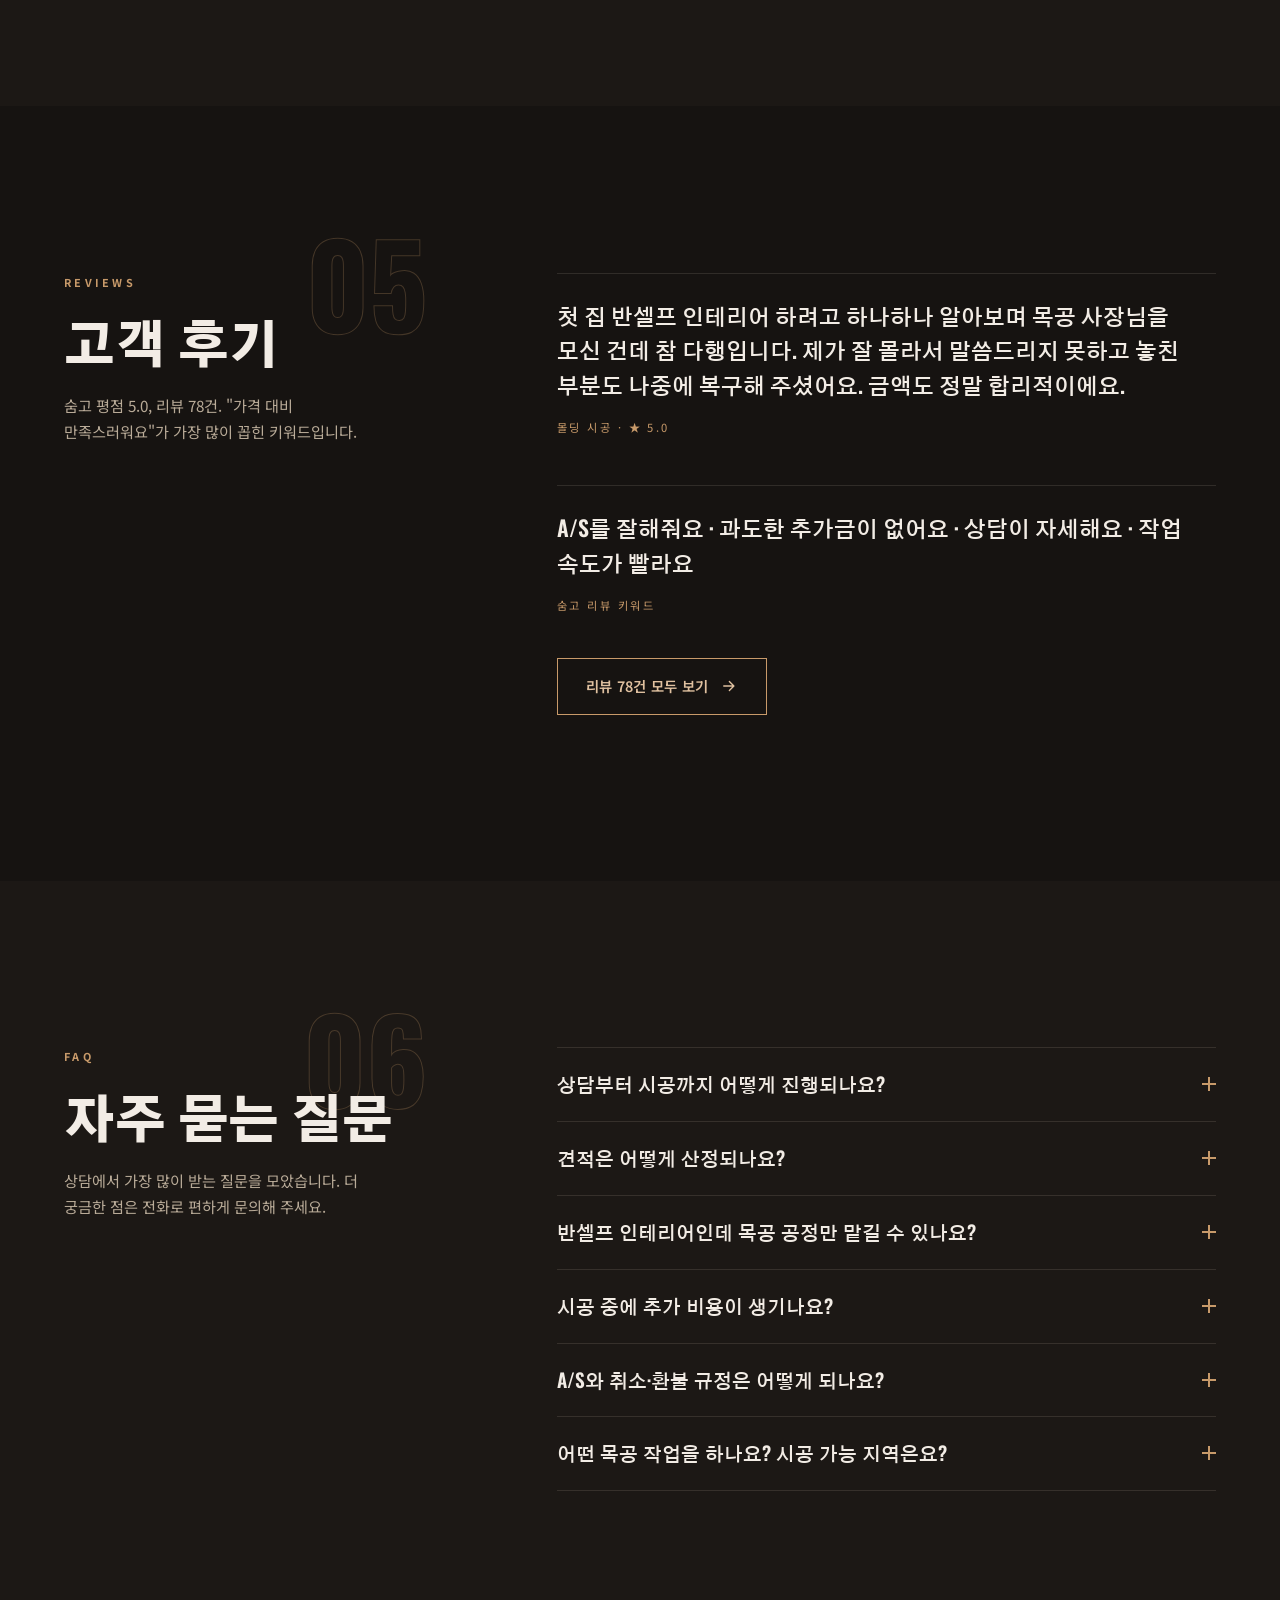
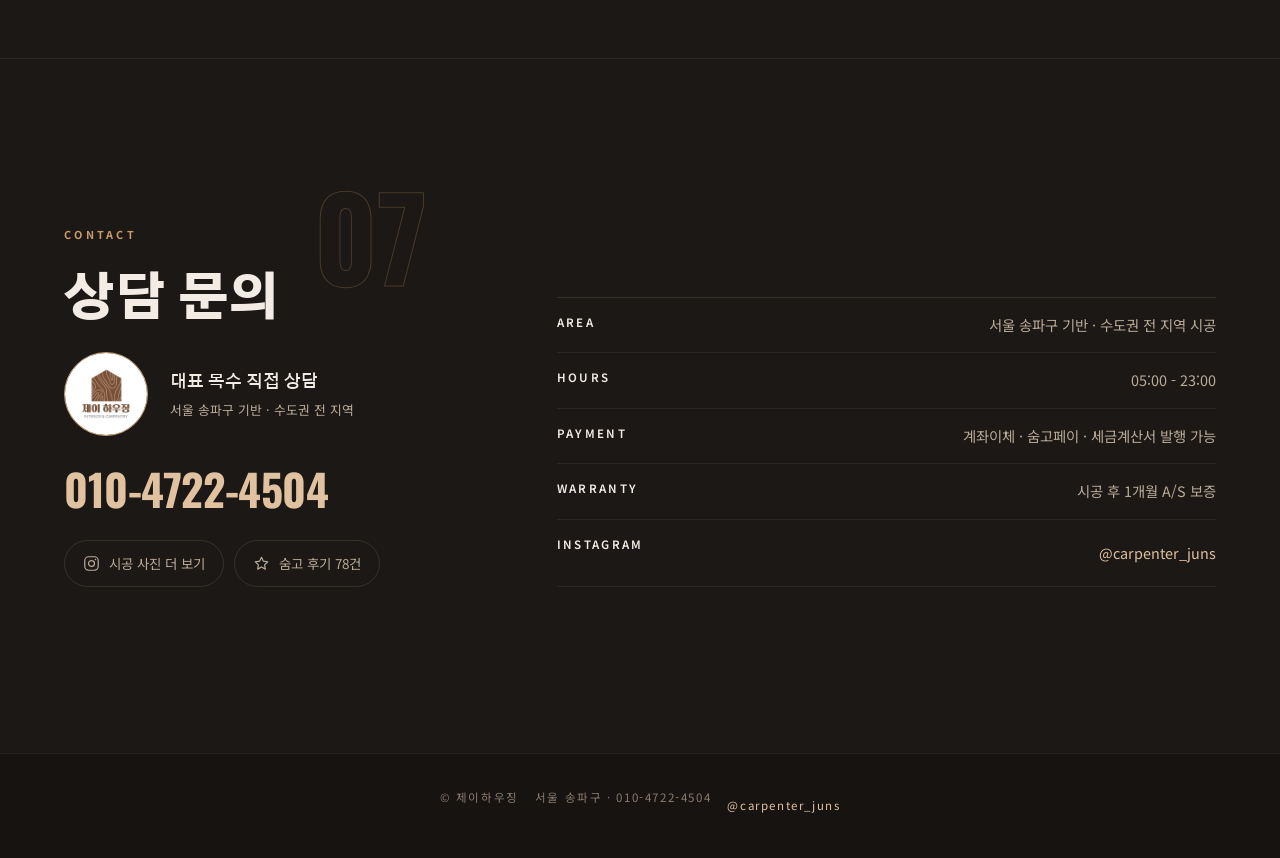
==== commit a891b8b4: "fix: 파비콘·앱 아이콘을 현재 로고 마크로 교체 브라우저 탭과 검색 결과에 노출되던 favicon.svg 가 옛 JH 레터마크였고, apple-touch-icon 은 프로필 사" ====
--- a/index.html
+++ b/index.html
@@ -9,8 +9,10 @@
 <meta name="robots" content="index, follow" />
 <meta name="naver-site-verification" content="41fab3d0ab634a607c53de7305733b025132a4ed" />
 <meta name="theme-color" content="#161311" />
-<link rel="icon" href="assets/favicon.svg" type="image/svg+xml" />
-<link rel="apple-touch-icon" href="assets/profile.jpg" />
+<link rel="icon" href="/favicon.ico" sizes="any" />
+<link rel="icon" href="/assets/icon-192.png" type="image/png" sizes="192x192" />
+<link rel="icon" href="/assets/icon-512.png" type="image/png" sizes="512x512" />
+<link rel="apple-touch-icon" href="/assets/apple-touch-icon.png" />
 
 <meta property="og:type" content="website" />
 <meta property="og:site_name" content="제이하우징" />
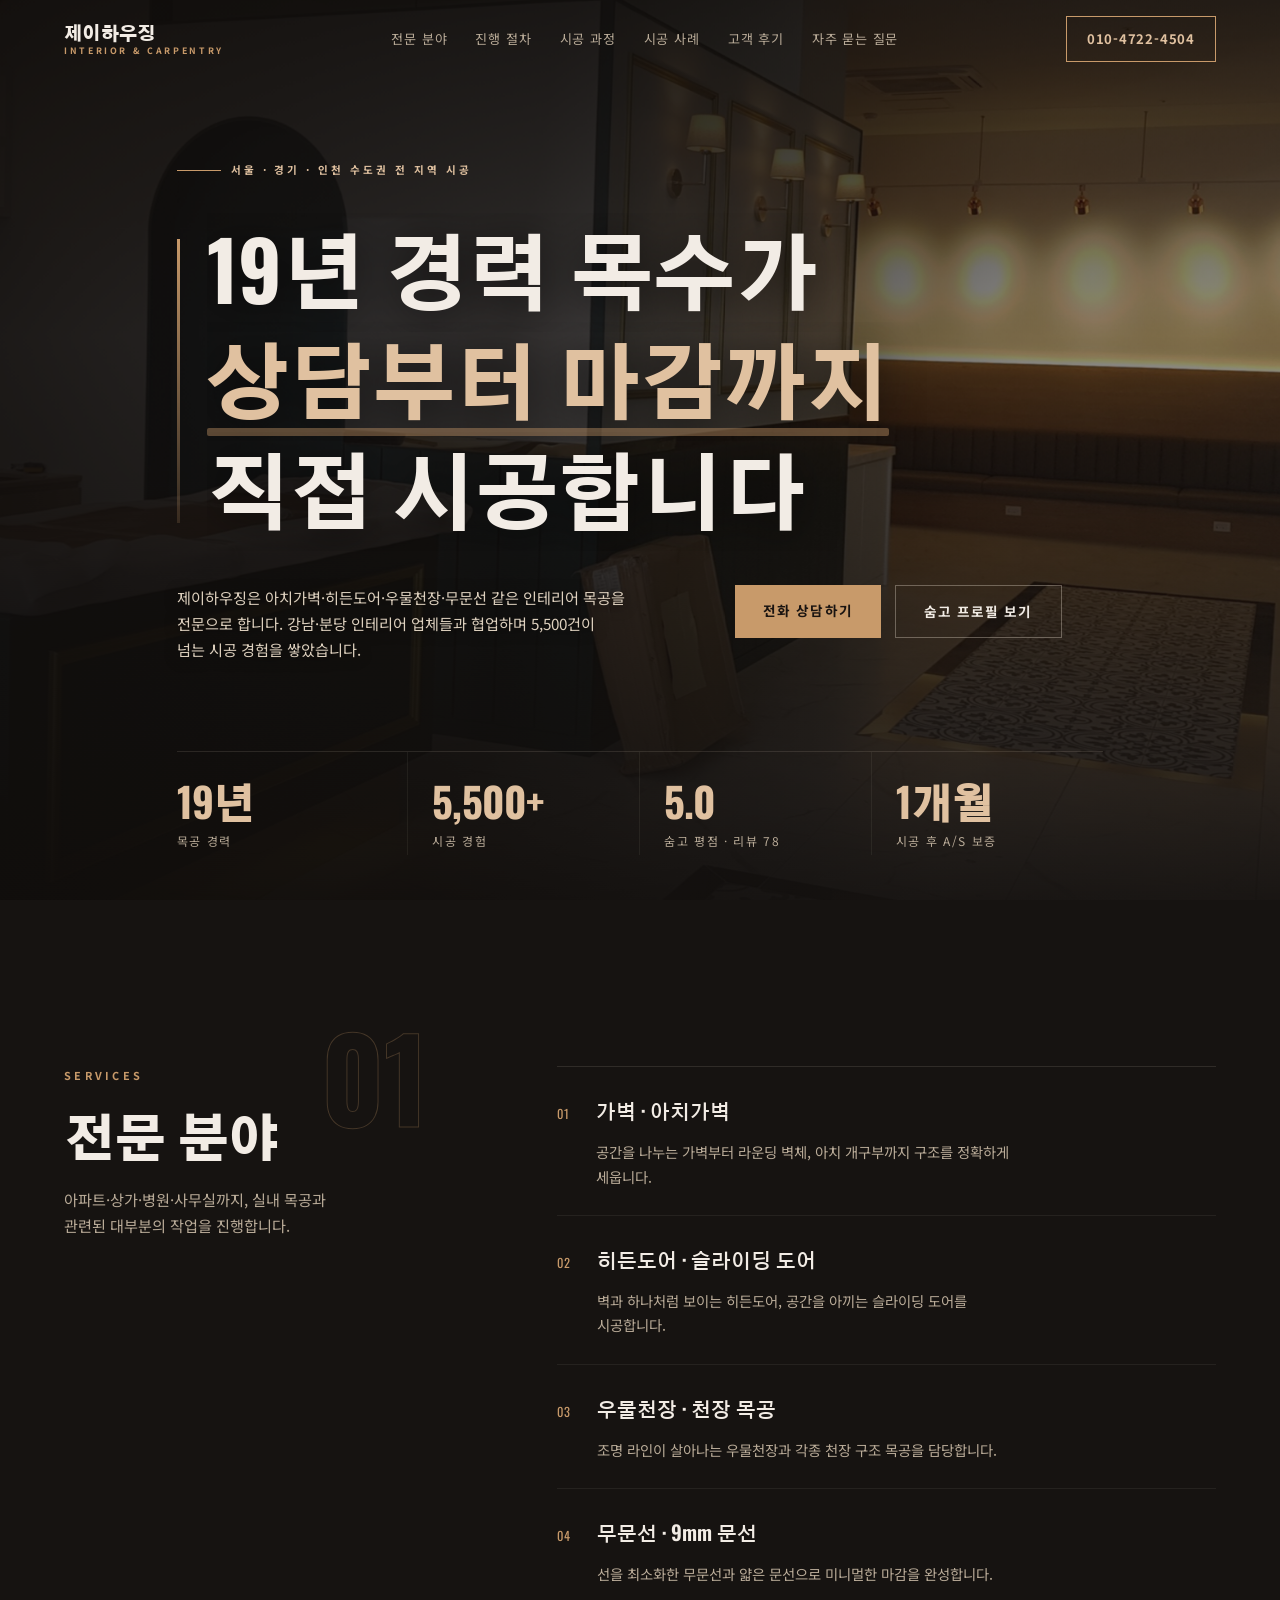
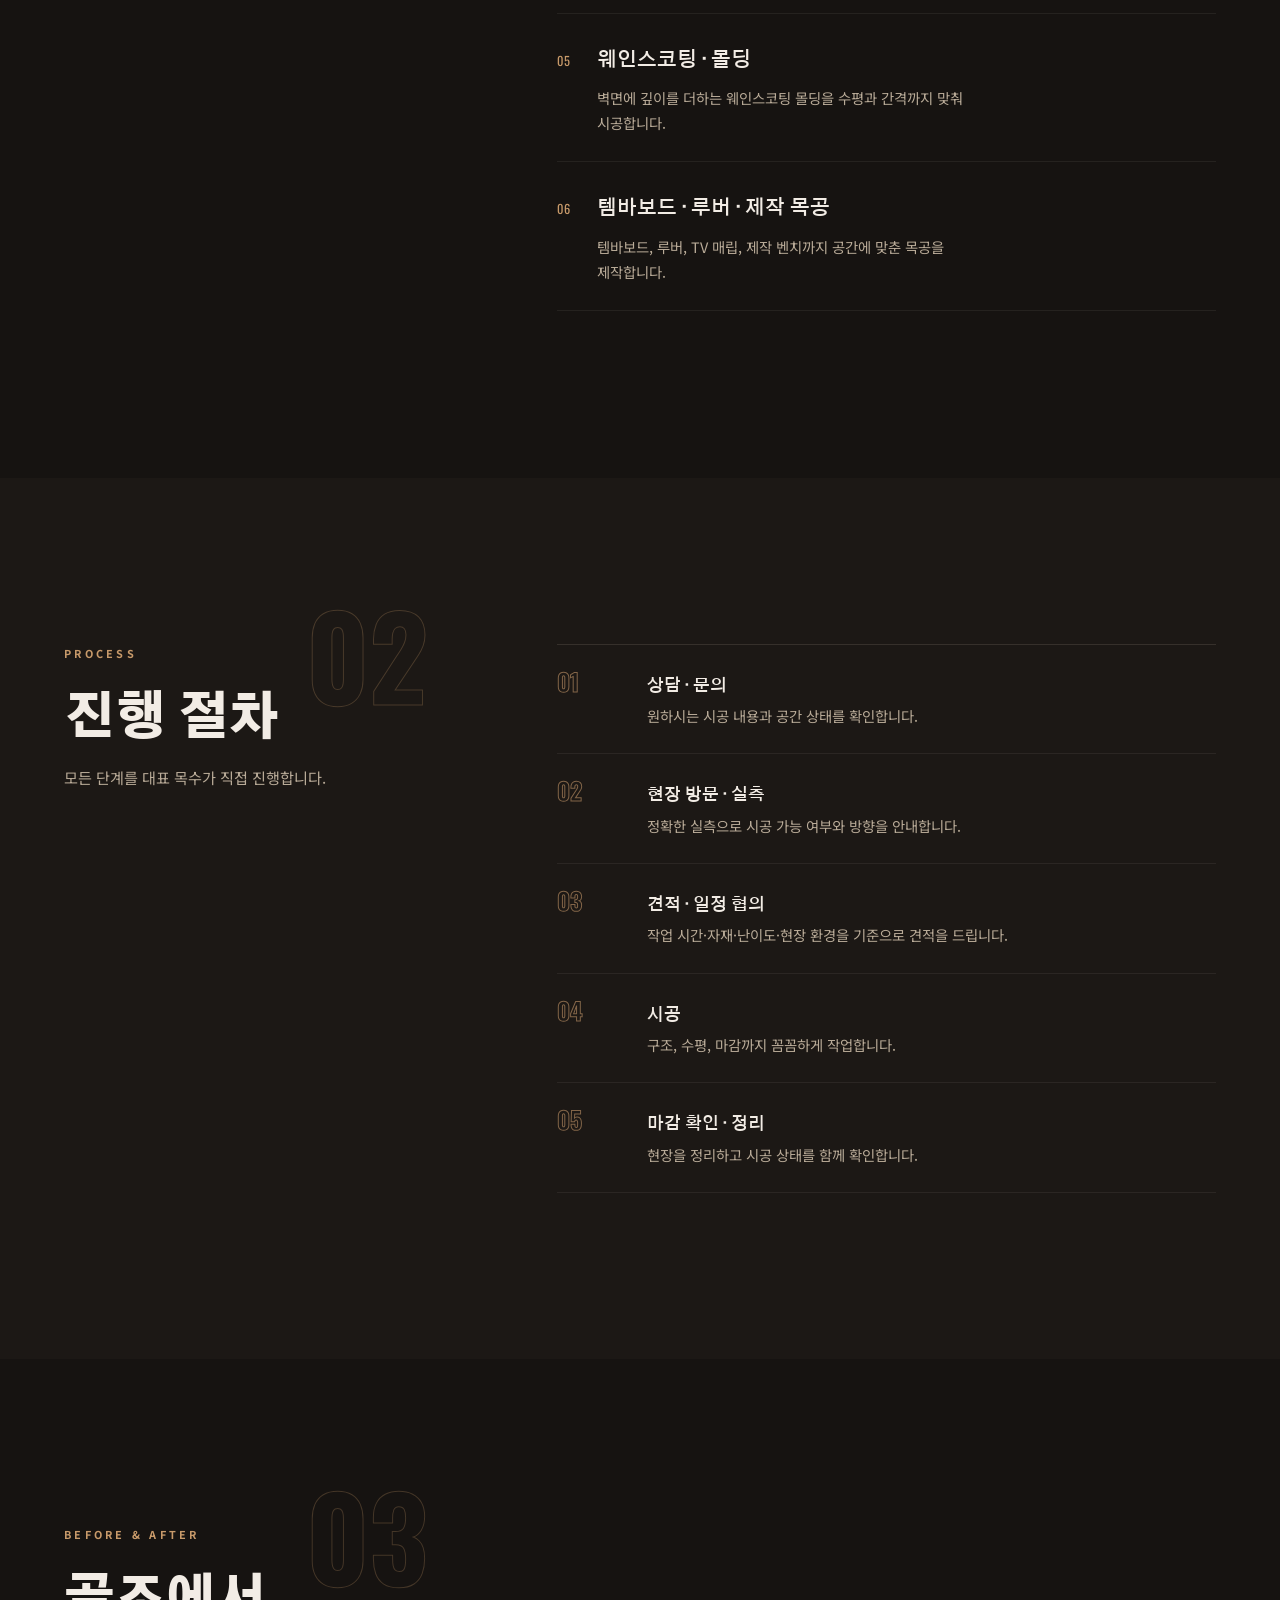
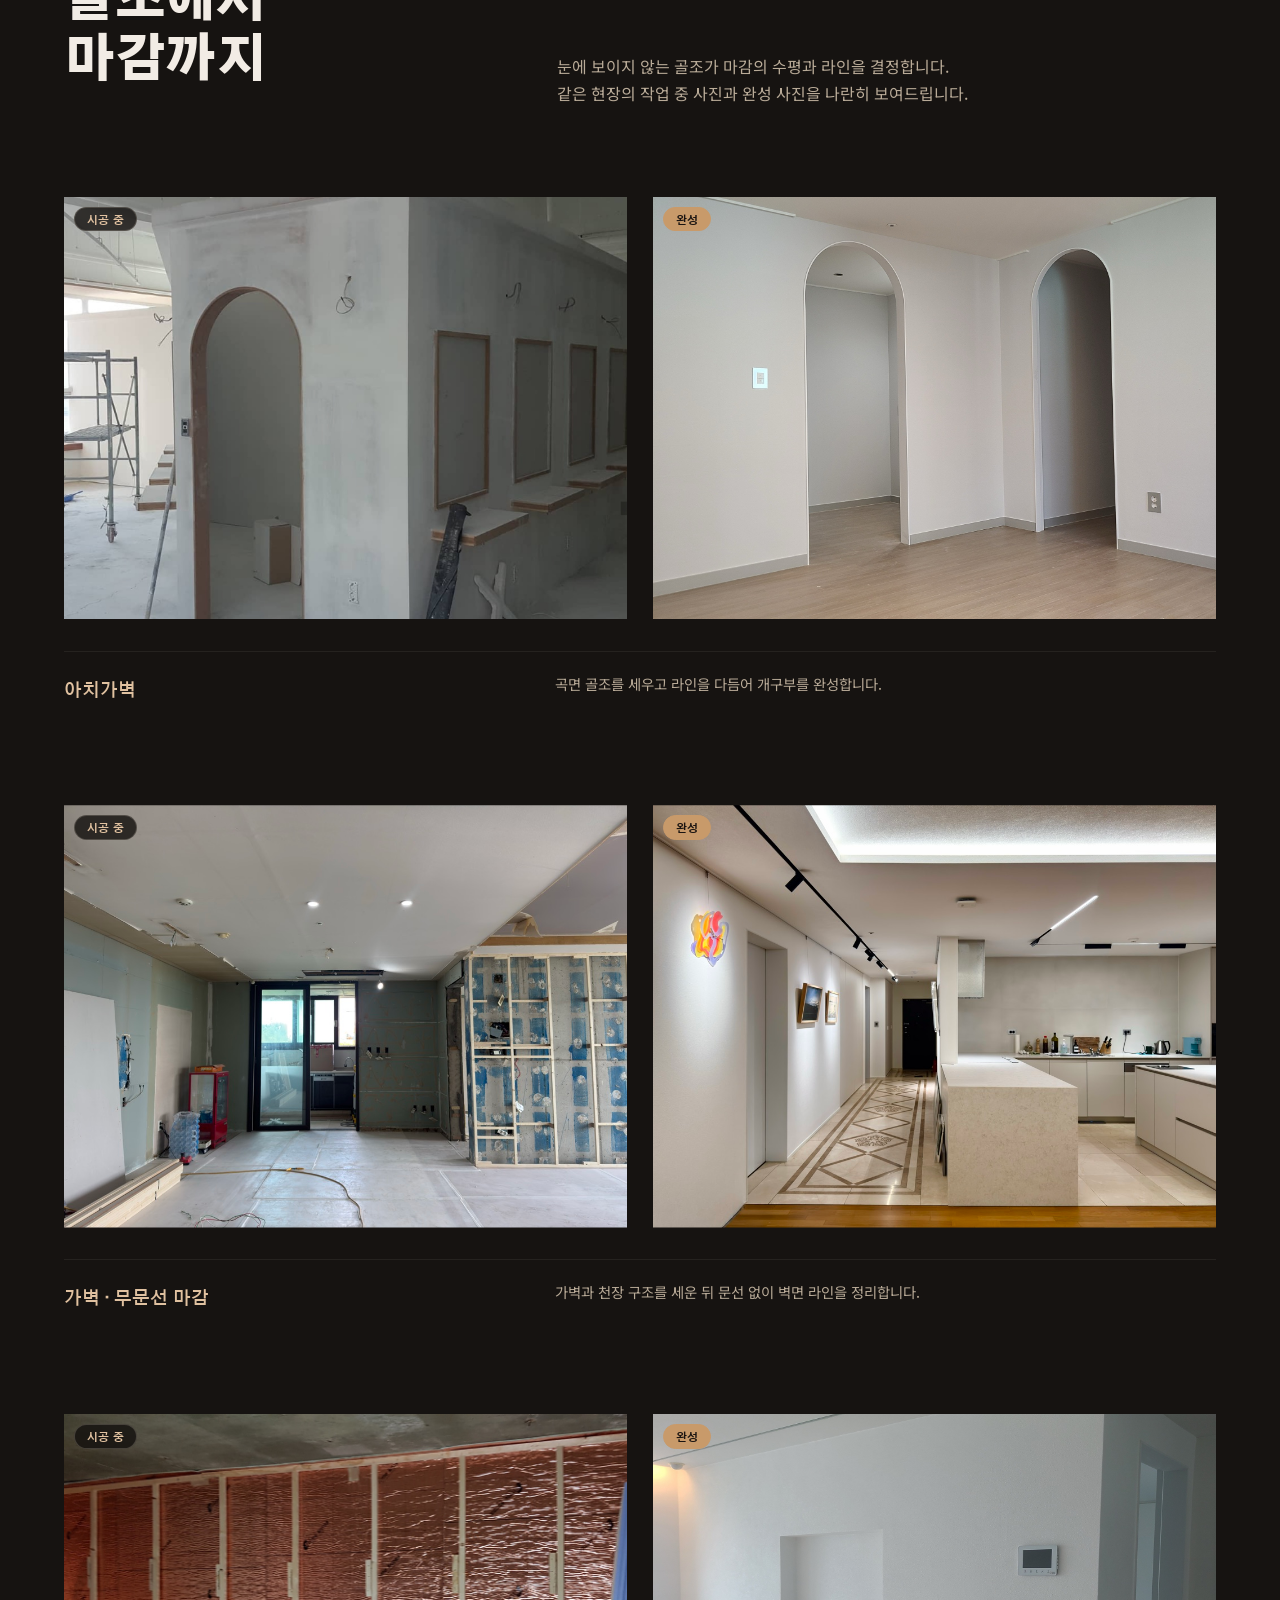
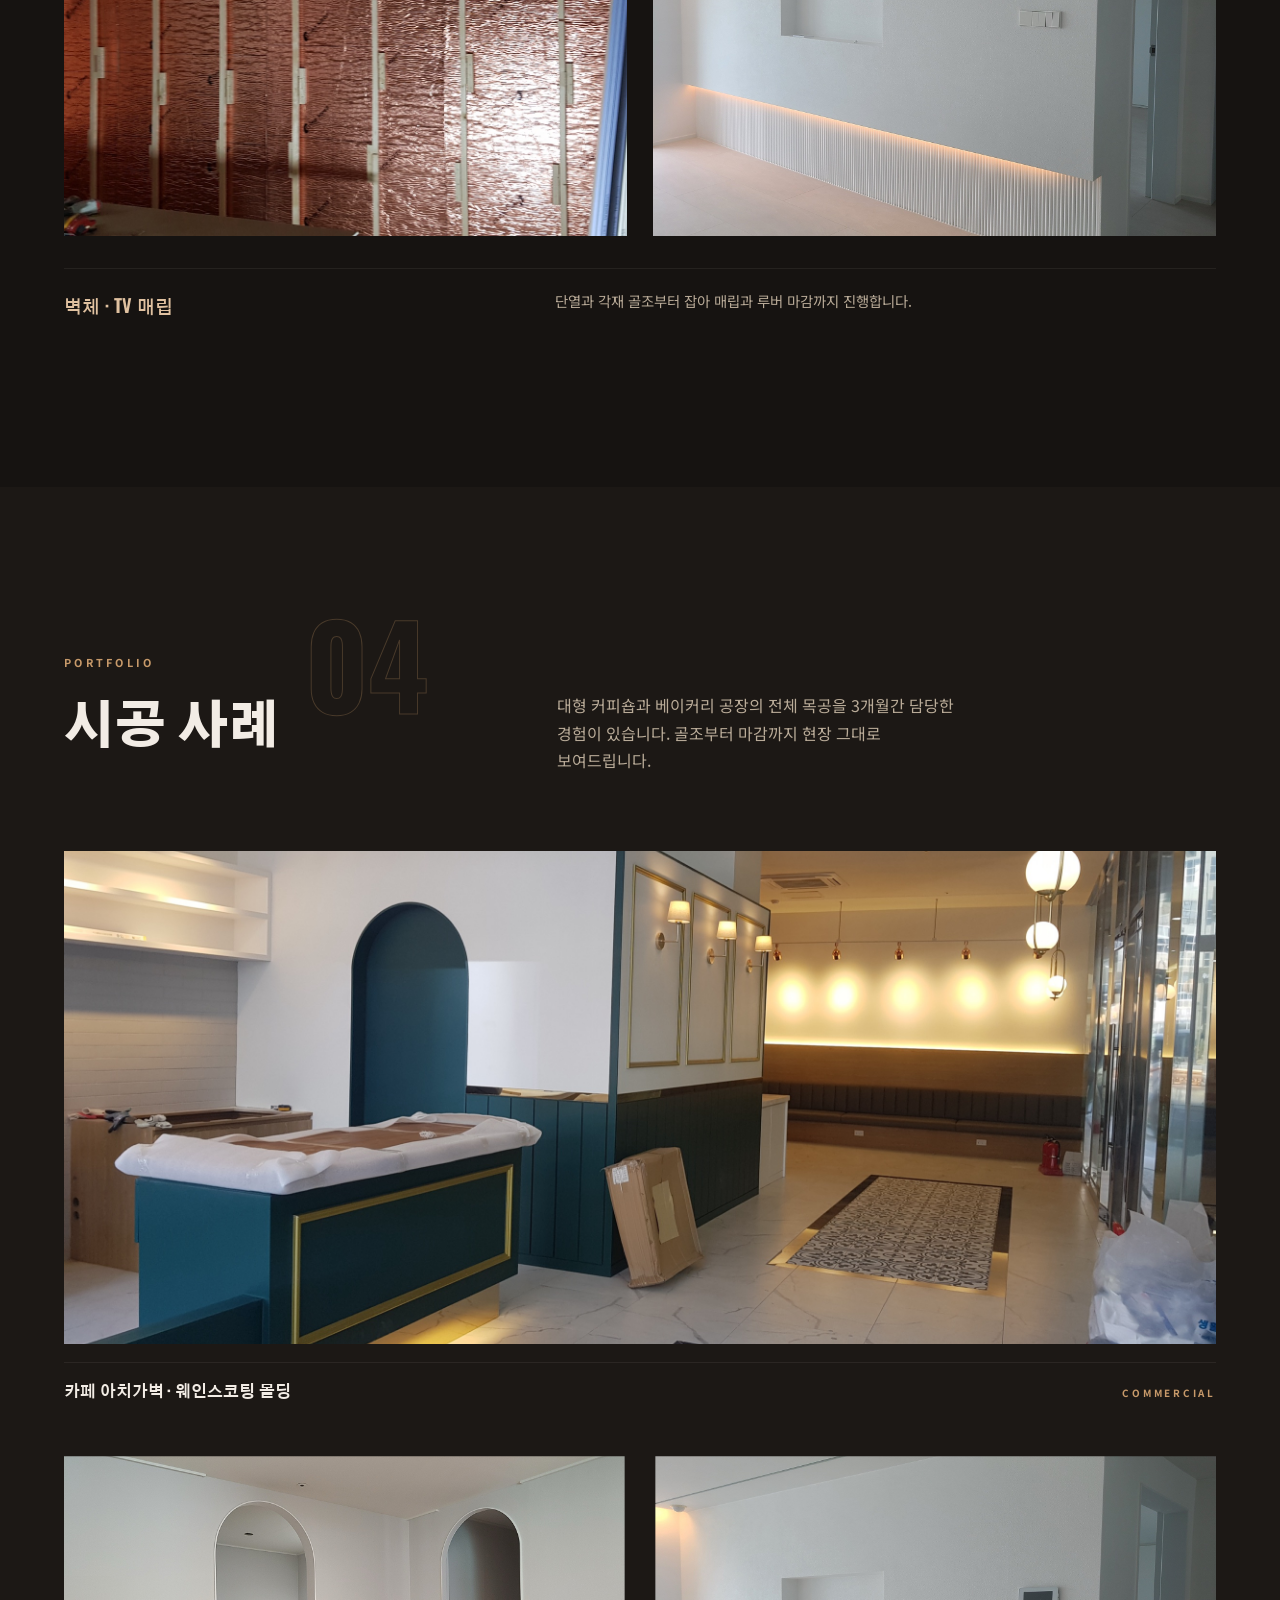
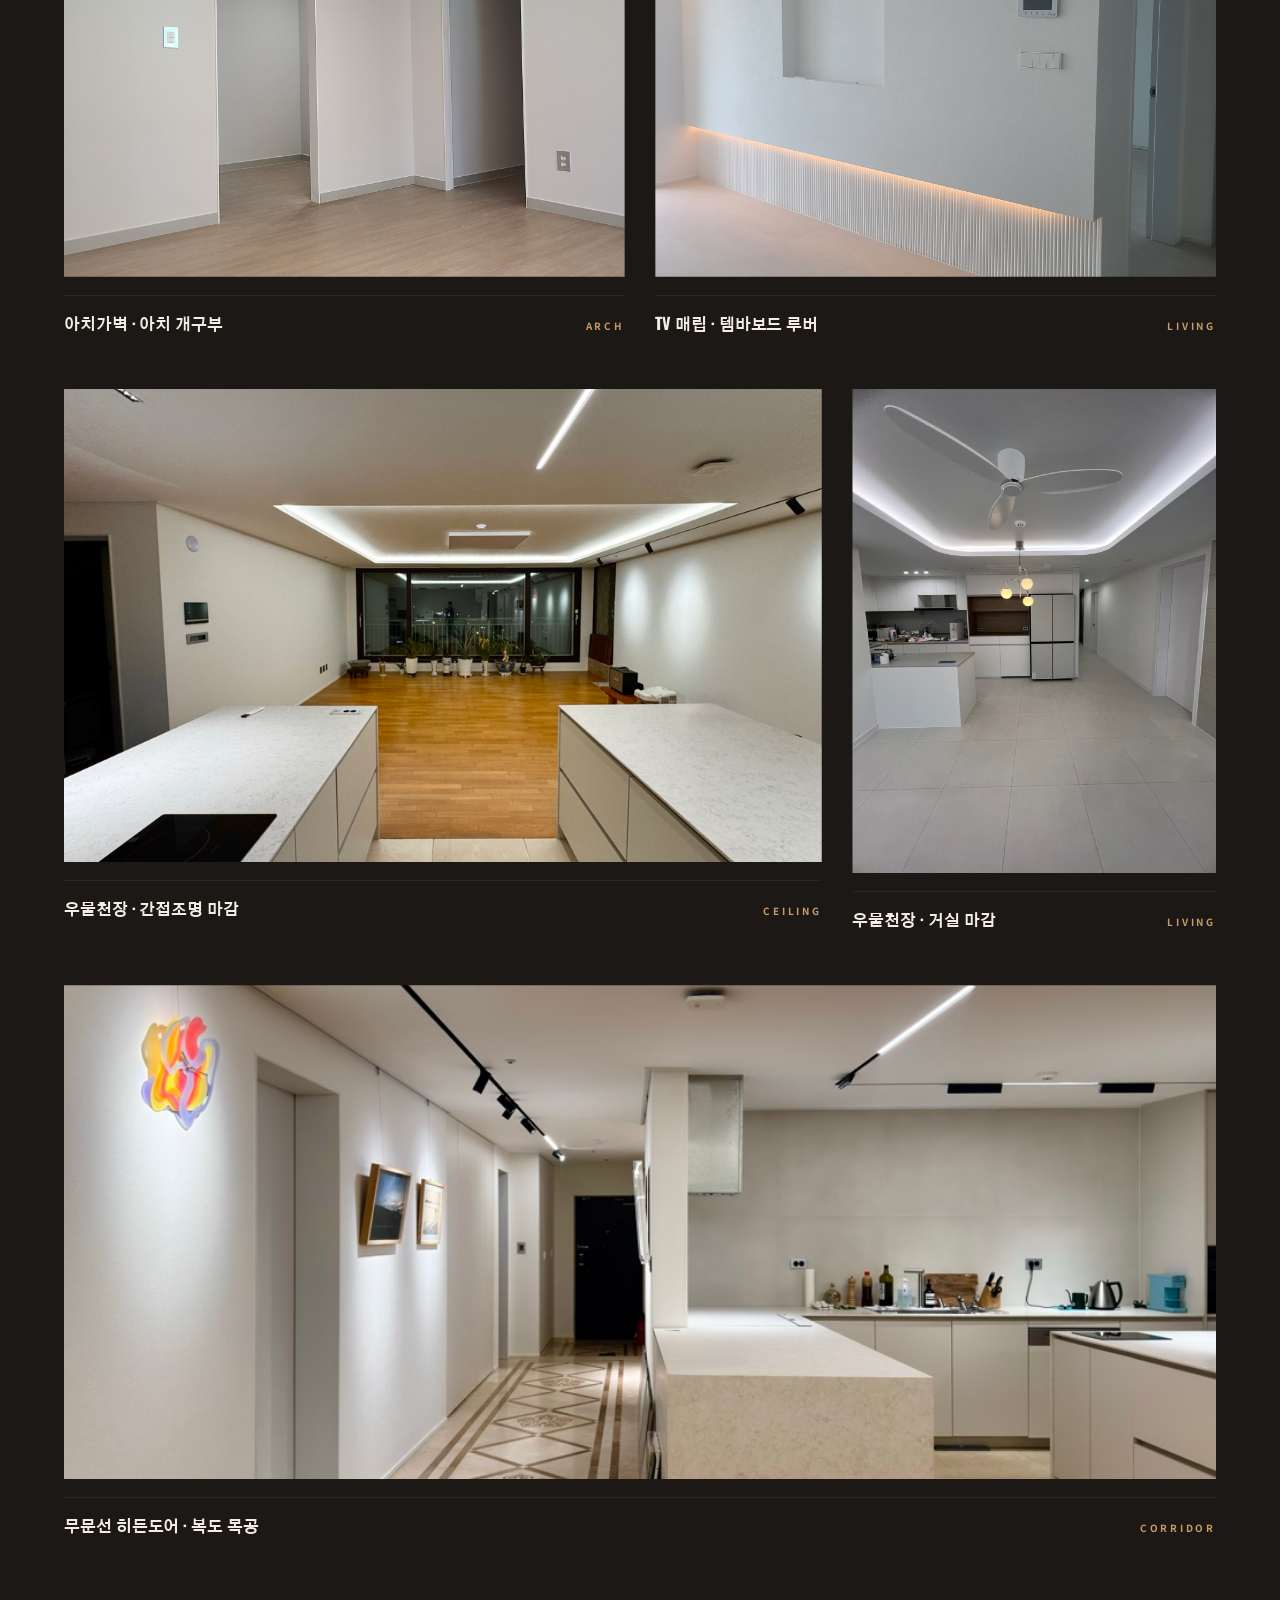
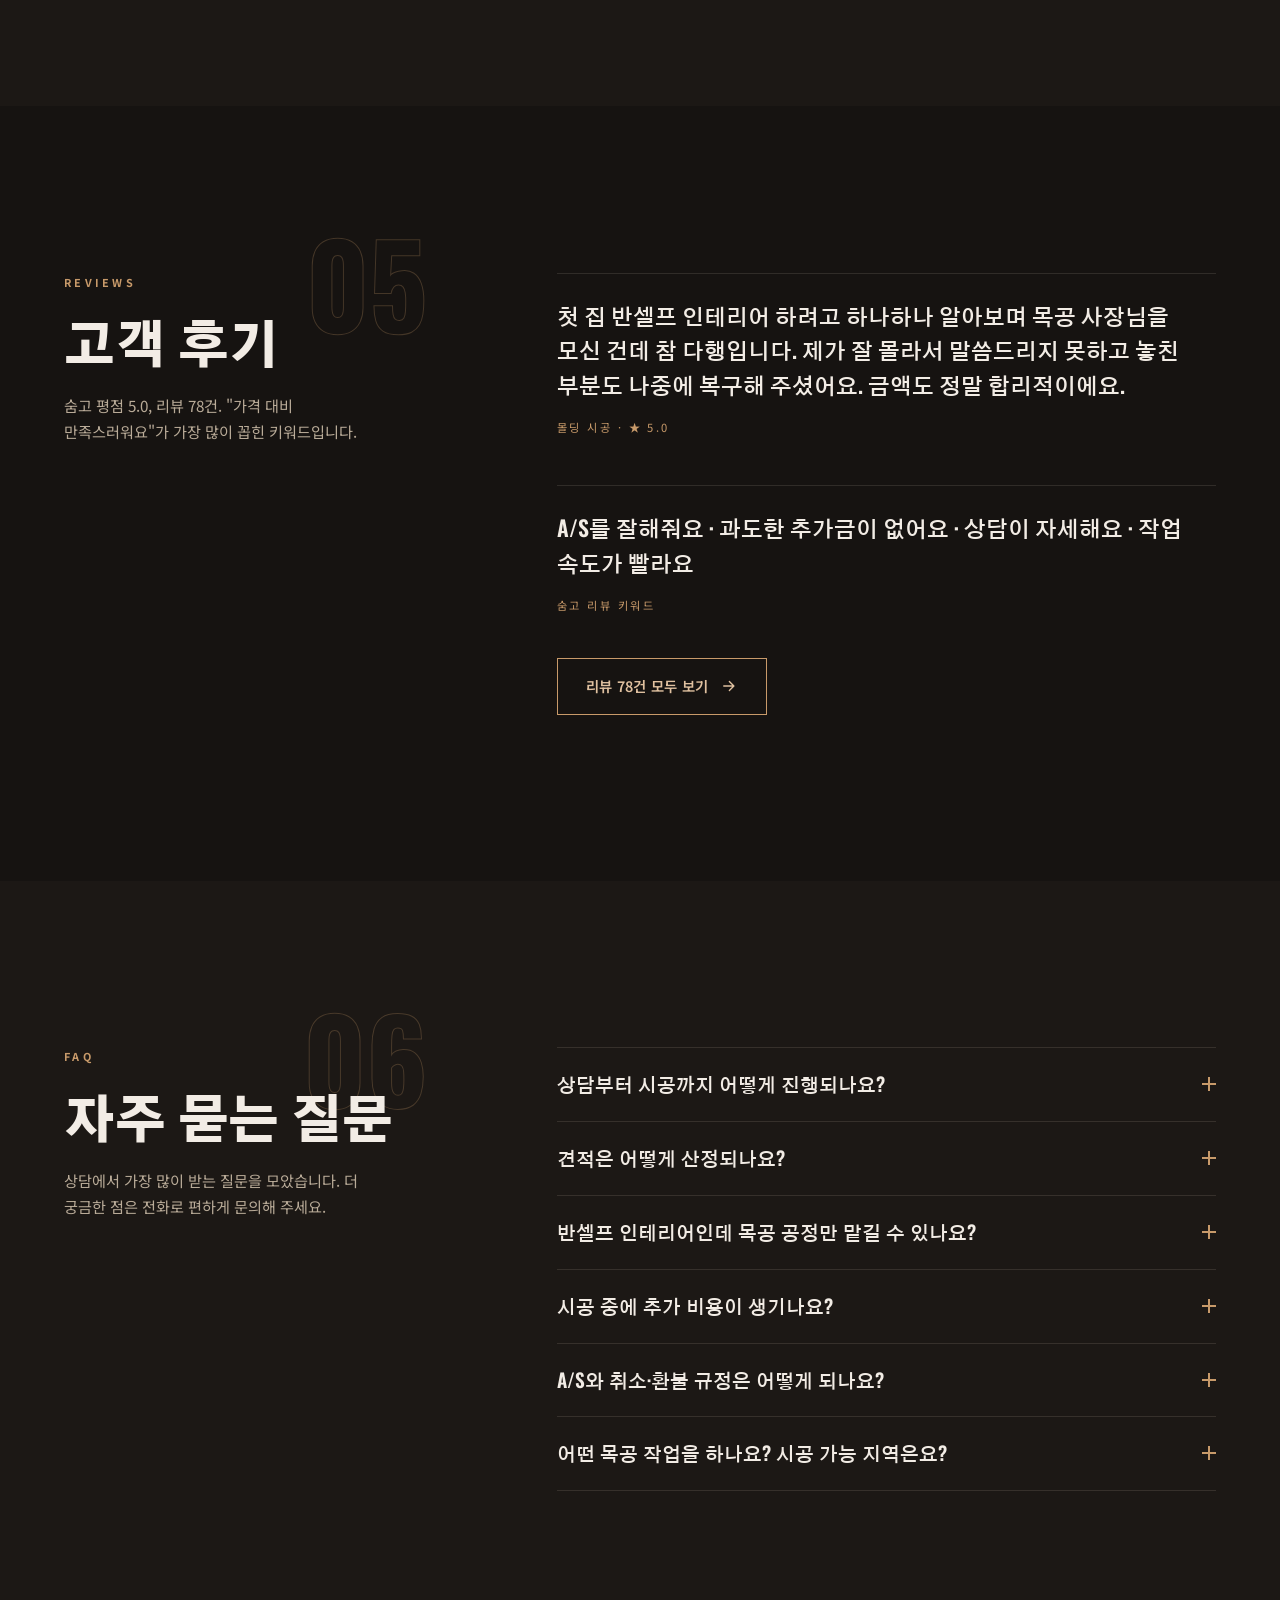
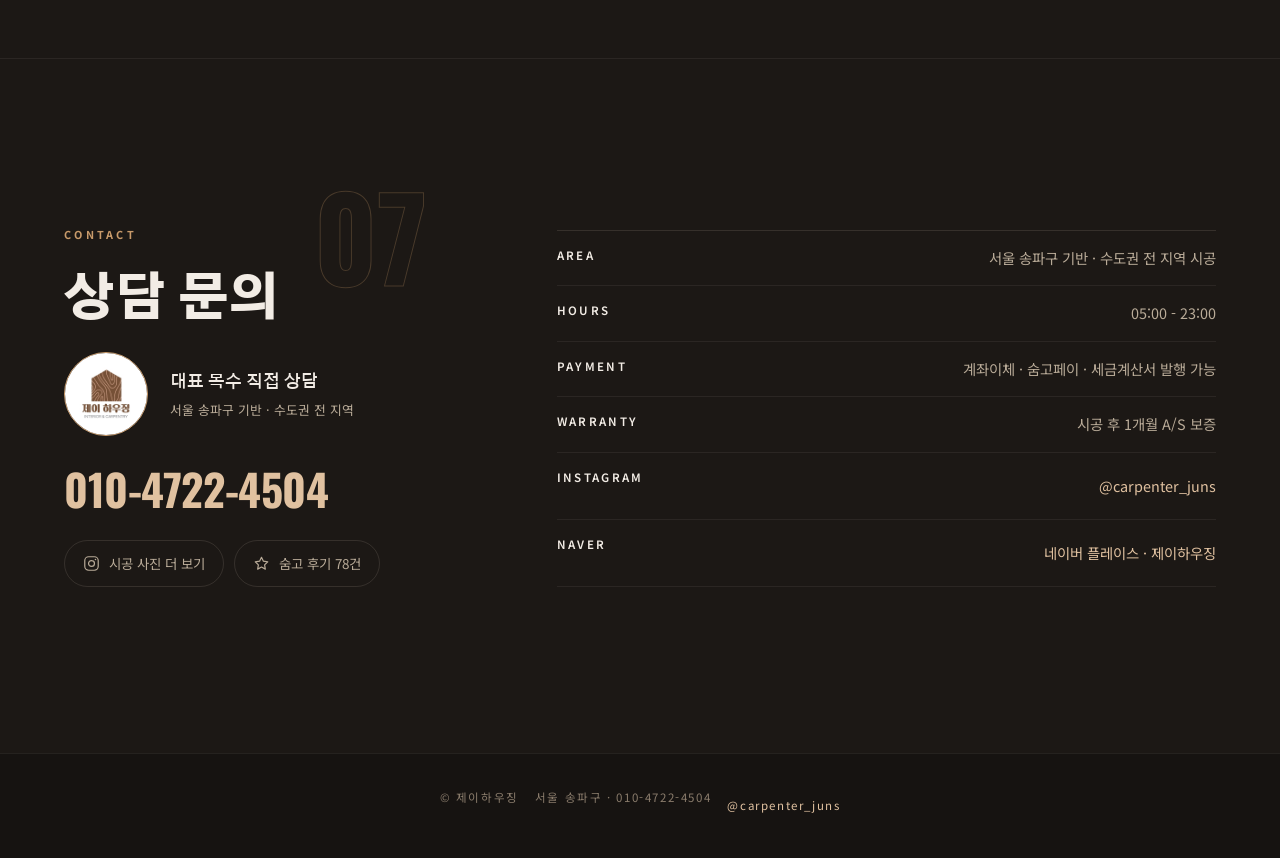
==== commit 9b60a57e: "feat: 네이버 플레이스 연결과 주소 정보를 구조화 데이터에 추가 동명 업체 세 곳과 구분되도록 sameAs·hasMap 에 네이버 플레이스 주소를 넣고, streetAddres" ====
--- a/index.html
+++ b/index.html
@@ -43,6 +43,7 @@
   "priceRange": "₩₩",
   "address": {
     "@type": "PostalAddress",
+    "streetAddress": "마천로51가길 43",
     "addressLocality": "송파구",
     "addressRegion": "서울특별시",
     "addressCountry": "KR"
@@ -66,8 +67,14 @@
   },
   "sameAs": [
     "https://www.instagram.com/carpenter_juns",
-    "https://www.soomgo.com/profile/users/12052365"
+    "https://www.soomgo.com/profile/users/12052365",
+    "https://map.naver.com/p/entry/place/2007821211"
   ],
+  "hasMap": "https://map.naver.com/p/entry/place/2007821211",
+  "founder": {
+    "@type": "Person",
+    "name": "이경준"
+  },
   "hasOfferCatalog": {
     "@type": "OfferCatalog",
     "name": "인테리어 목공 시공",
@@ -756,6 +763,7 @@
         <li><b>PAYMENT</b><span>계좌이체 · 숨고페이 · 세금계산서 발행 가능</span></li>
         <li><b>WARRANTY</b><span>시공 후 1개월 A/S 보증</span></li>
         <li><b>INSTAGRAM</b><span><a href="https://www.instagram.com/carpenter_juns" target="_blank" rel="noopener">@carpenter_juns</a></span></li>
+        <li><b>NAVER</b><span><a href="https://map.naver.com/p/entry/place/2007821211" target="_blank" rel="noopener">네이버 플레이스 · 제이하우징</a></span></li>
       </ul>
 
       <form class="ask" id="askForm" novalidate>
